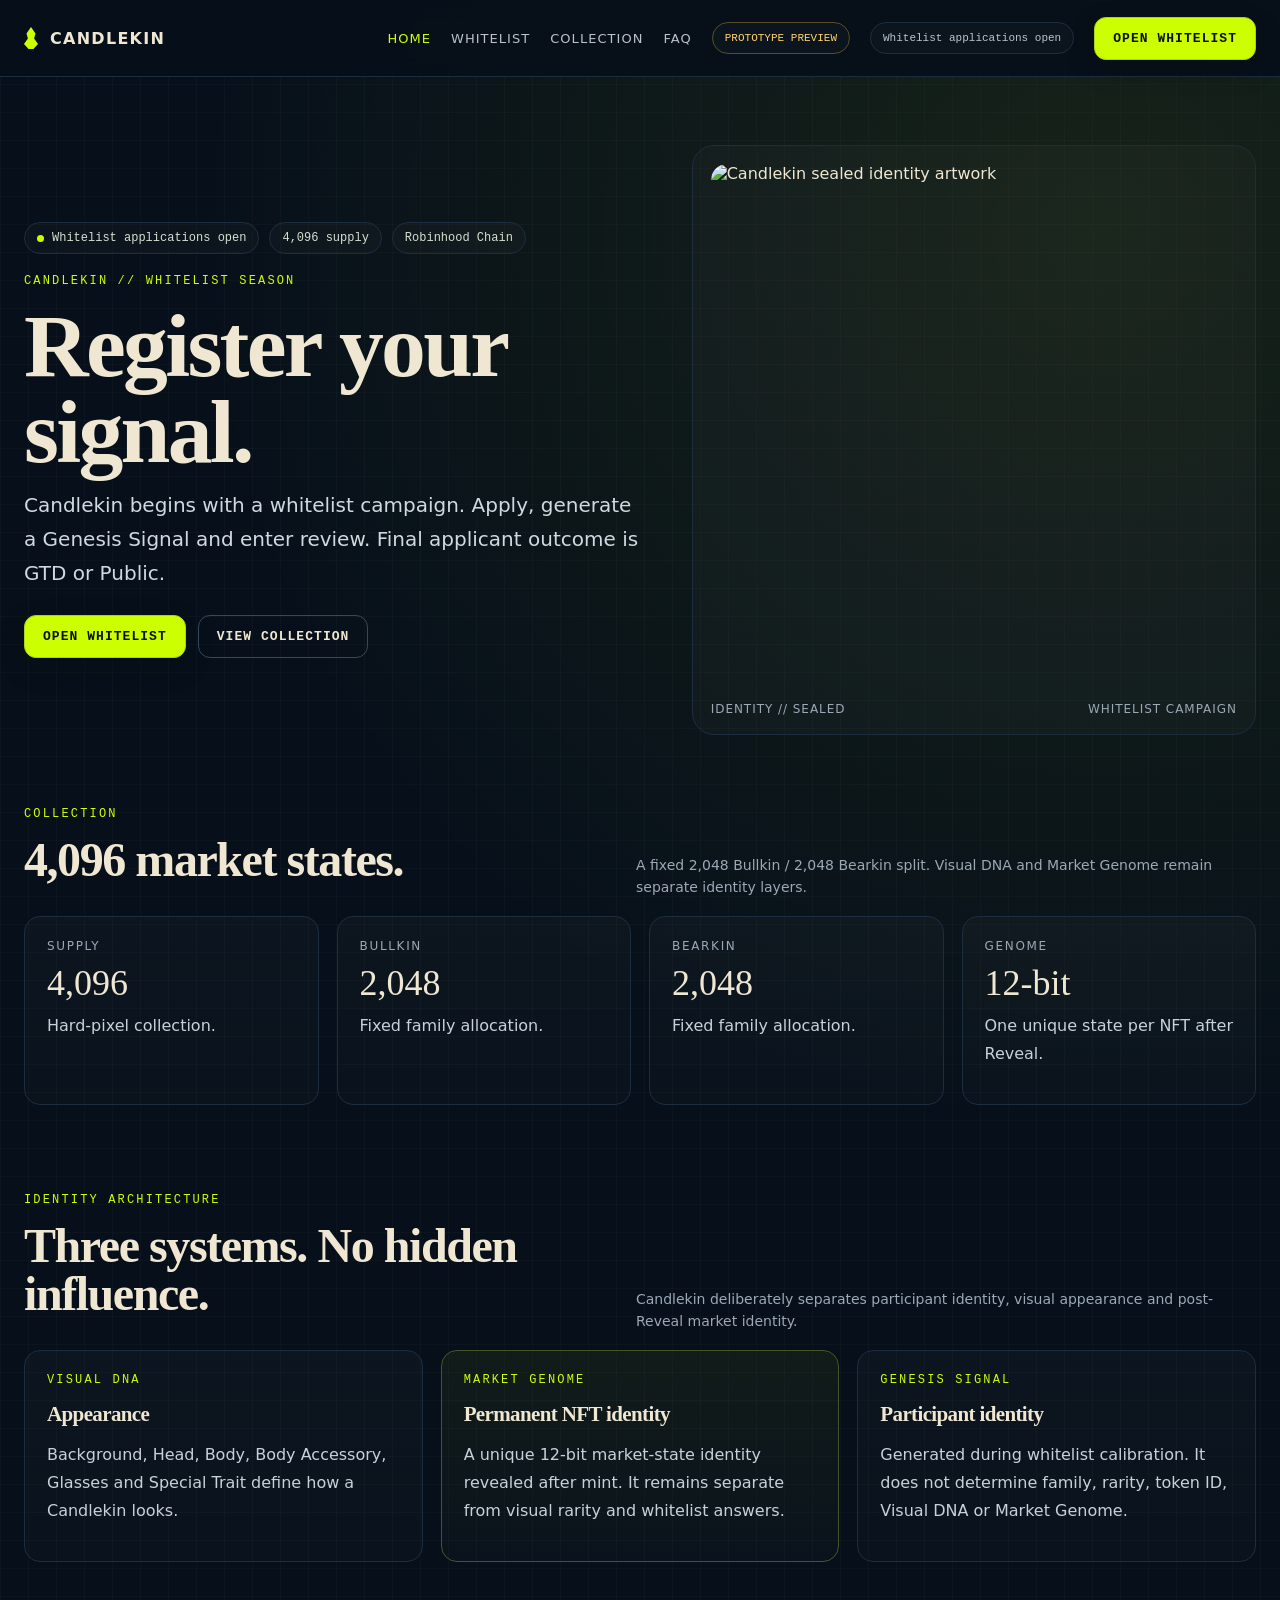
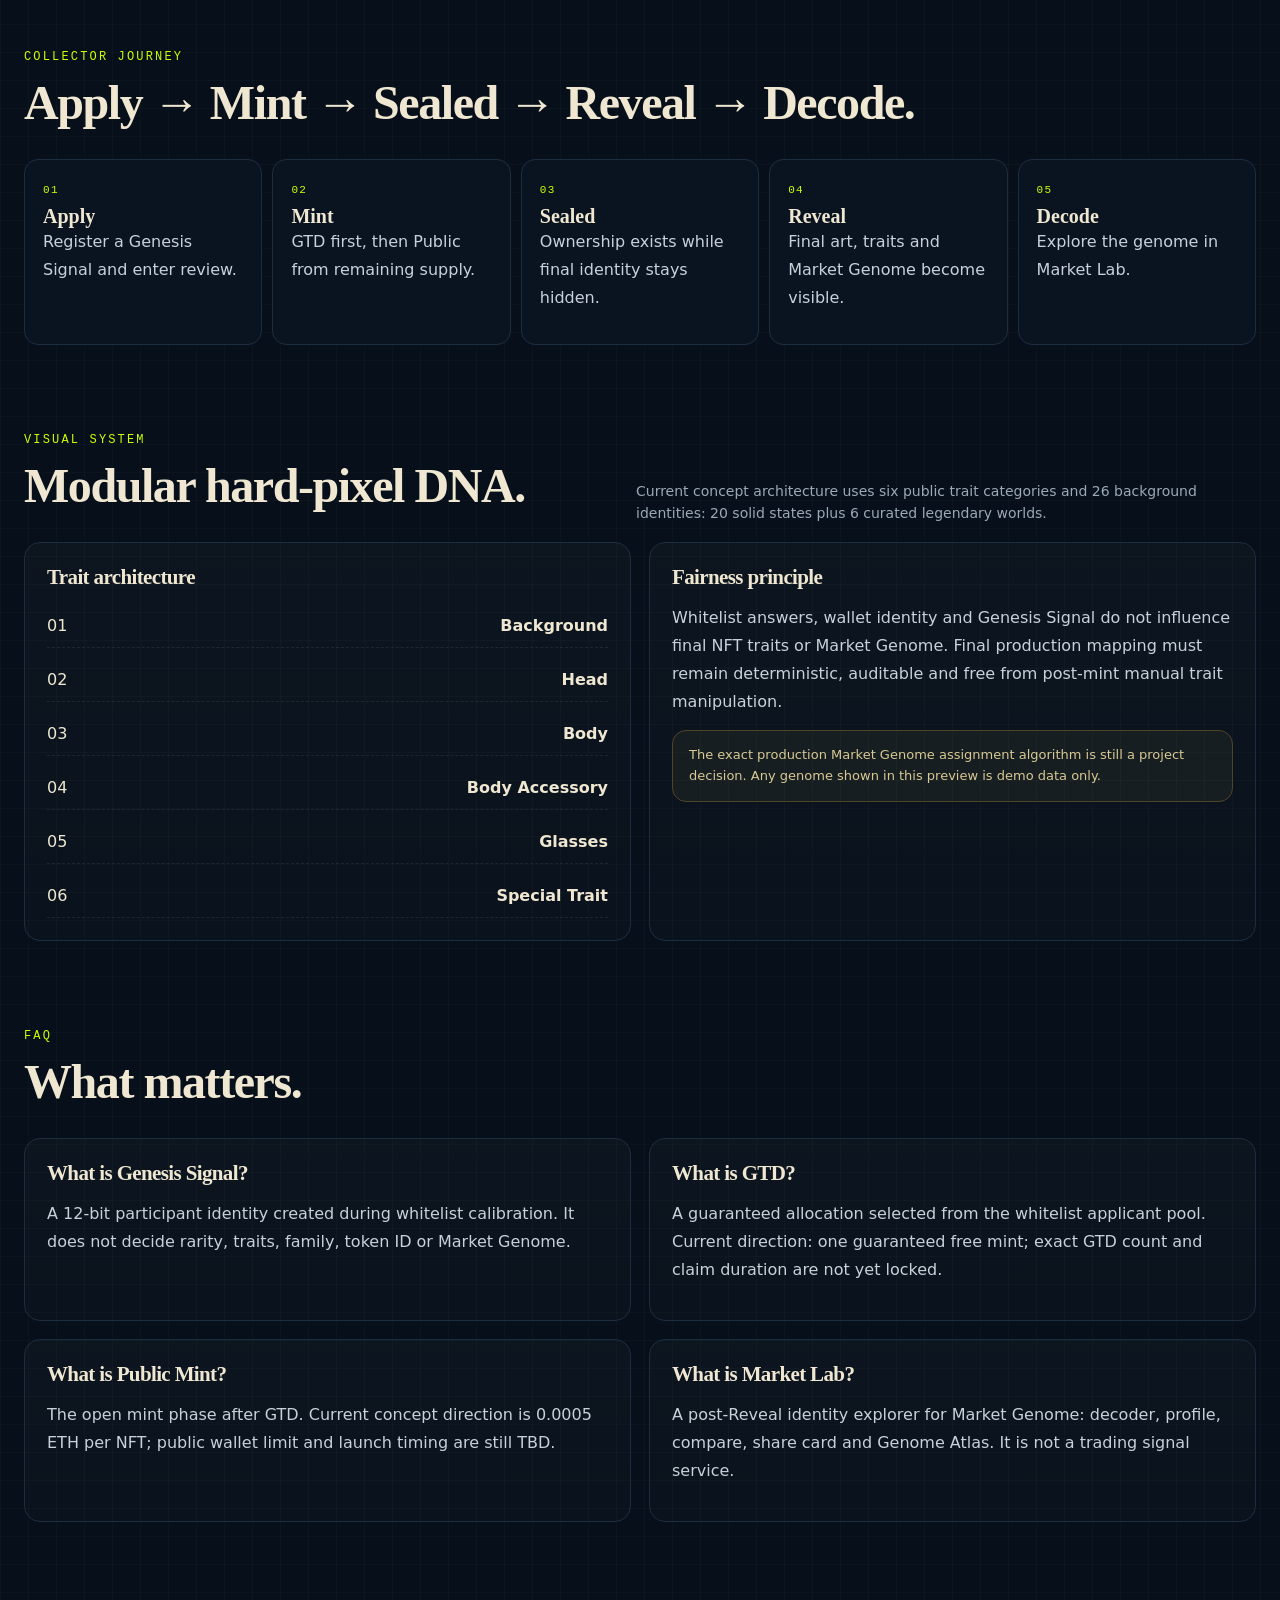
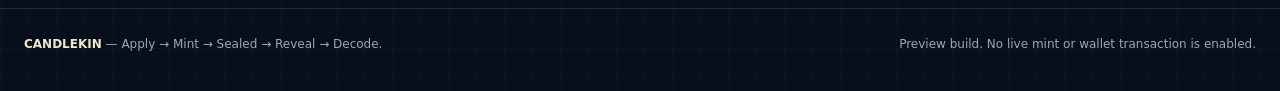
==== index.html @ 6e1eeb75 "feat: harden lifecycle prototype into production preview" ====
<!doctype html>
<html lang="en">
<head>
  <meta charset="utf-8" />
  <meta name="viewport" content="width=device-width,initial-scale=1" />
  <meta name="robots" content="noindex,nofollow" />
  <meta name="theme-color" content="#07101a" />
  <meta name="description" content="Candlekin production preview — 4,096 hard-pixel market-state characters on Robinhood Chain." />
  <meta property="og:title" content="Candlekin — Production Preview" />
  <meta property="og:description" content="Apply → Mint → Sealed → Reveal → Decode." />
  <meta property="og:image" content="https://res.cloudinary.com/lqk65ybn/image/upload/v1788090258/ChatGPT_Image_Aug_24_2026_11_44_38_AM.png" />
  <title>Candlekin — Production Preview</title>
  <style>
    :root{
      --bg:#07101a;--bg2:#0b1521;--panel:#0d1826;--line:#1d2d40;
      --text:#efe7d1;--muted:#9ba8b6;--lime:#ccff00;--lime2:#b6e91b;
      --good:#8dff7c;--warn:#ffd36b;--bad:#ff7c7c;
      --radius:16px;--wrap:min(1380px,calc(100% - 48px));--shadow:0 10px 28px rgba(0,0,0,.18);
    }
    *{box-sizing:border-box}html{scroll-behavior:smooth}body{margin:0;color:var(--text);font-family:Inter,ui-sans-serif,system-ui,-apple-system,Segoe UI,Roboto,Helvetica,Arial,sans-serif;background:linear-gradient(180deg,rgba(255,255,255,.018) 1px,transparent 1px),linear-gradient(90deg,rgba(255,255,255,.018) 1px,transparent 1px),radial-gradient(circle at 86% 7%,rgba(204,255,0,.08),transparent 28%),#07101a;background-size:28px 28px,28px 28px,auto,auto;overflow-x:hidden}
    button,input,textarea,select{font:inherit}button:focus-visible,input:focus-visible,textarea:focus-visible,select:focus-visible{outline:2px solid var(--lime);outline-offset:3px}
    h1,h2,h3{font-family:Georgia,"Times New Roman",serif;letter-spacing:-.03em;margin:0 0 14px}h1{font-size:clamp(50px,7vw,94px);line-height:.95}h2{font-size:clamp(30px,4vw,48px);line-height:1}h3{font-size:21px}p{margin:0 0 14px;color:#c8d1da;line-height:1.75}
    .mono,.btn,.chip,.eyebrow,.status-pill,.preview-pill,input,textarea,select,table{font-family:ui-monospace,SFMono-Regular,Menlo,Consolas,monospace}.wrap{width:var(--wrap);margin:0 auto}.muted{color:var(--muted)}.hidden{display:none!important}.eyebrow{font-size:12px;letter-spacing:.18em;text-transform:uppercase;color:var(--lime);margin-bottom:15px}.lead{font-size:20px;line-height:1.72;max-width:760px;color:#d0d8e0}
    .header{position:sticky;top:0;z-index:50;background:rgba(7,16,26,.91);backdrop-filter:blur(12px);border-bottom:1px solid var(--line)}.header-inner{width:var(--wrap);margin:0 auto;min-height:76px;display:flex;align-items:center;gap:20px}.brand{display:flex;align-items:center;gap:12px;font-weight:800;letter-spacing:.08em;white-space:nowrap}.flame{width:14px;height:22px;background:var(--lime);clip-path:polygon(50% 0,82% 30%,72% 52%,100% 77%,67% 100%,33% 100%,0 77%,28% 52%,18% 30%)}
    .nav{margin-left:auto;display:flex;align-items:center;gap:20px;flex-wrap:wrap}.nav button{background:none;border:0;color:#b8c3ce;padding:8px 0;cursor:pointer;font-size:13px;letter-spacing:.08em;text-transform:uppercase}.nav button:hover,.nav button.active{color:var(--lime)}.status-pill,.preview-pill{border:1px solid var(--line);background:rgba(255,255,255,.02);border-radius:999px;padding:9px 12px;font-size:11px;color:#bac5d0;white-space:nowrap}.preview-pill{color:var(--warn);border-color:#594d27}
    .btn{appearance:none;border:1px solid #afd021;background:var(--lime);color:#091117;border-radius:12px;padding:13px 18px;font-size:13px;letter-spacing:.08em;text-transform:uppercase;font-weight:700;cursor:pointer;box-shadow:var(--shadow)}.btn.secondary{background:transparent;color:var(--text);border-color:#33495f;box-shadow:none}.btn.ghost{background:transparent;color:var(--lime);border-color:#3e5548;box-shadow:none}.btn.small{padding:9px 12px;font-size:12px}.btn:disabled{opacity:.42;cursor:not-allowed}.btn.inline{box-shadow:none}
    section{padding:30px 0 58px}.hero{padding:68px 0 42px}.hero-grid{display:grid;grid-template-columns:1.05fr .95fr;gap:44px;align-items:center}.chips{display:flex;gap:10px;flex-wrap:wrap;margin-bottom:20px}.chip{display:inline-flex;align-items:center;gap:8px;border:1px solid var(--line);background:rgba(255,255,255,.02);border-radius:999px;padding:8px 12px;font-size:12px;color:#d7dfd1}.dot{width:7px;height:7px;background:var(--lime);border-radius:999px}.actions{display:flex;gap:12px;flex-wrap:wrap;margin-top:24px}
    .art-box,.hero-art{background:rgba(255,255,255,.02);border:1px solid var(--line);border-radius:22px;padding:18px}.hero-art img,.art-box img{display:block;width:100%;aspect-ratio:1/1;object-fit:cover;border-radius:16px}.caption{display:flex;justify-content:space-between;gap:12px;margin-top:12px;color:var(--muted);font-size:12px;letter-spacing:.08em;text-transform:uppercase}
    .section-head{display:flex;justify-content:space-between;align-items:flex-end;gap:18px;margin-bottom:18px}.subtle{max-width:620px;color:var(--muted);font-size:14px;line-height:1.6}.grid-4{display:grid;grid-template-columns:repeat(4,1fr);gap:18px}.grid-3{display:grid;grid-template-columns:repeat(3,1fr);gap:18px}.grid-2{display:grid;grid-template-columns:repeat(2,1fr);gap:18px}.status-grid{display:grid;grid-template-columns:1.08fr .92fr;gap:18px}.mint-grid{display:grid;grid-template-columns:1.08fr .92fr;gap:18px}.card{background:linear-gradient(180deg,rgba(255,255,255,.025),rgba(255,255,255,.01));border:1px solid var(--line);border-radius:var(--radius);padding:22px;min-width:0}.card.highlight{border-color:#425729;background:linear-gradient(180deg,rgba(204,255,0,.05),rgba(255,255,255,.01))}.stat .label{font-size:12px;letter-spacing:.14em;text-transform:uppercase;color:var(--muted);margin-bottom:9px}.stat .value{font-family:Georgia,"Times New Roman",serif;font-size:36px;margin-bottom:8px}.journey{display:grid;grid-template-columns:repeat(5,1fr);gap:10px}.journey-step{padding:18px;border:1px solid var(--line);border-radius:14px;background:#0a1420}.journey-step strong{display:block;margin-top:8px;font-family:Georgia,"Times New Roman",serif;font-size:20px}.journey-step span{color:var(--lime);font:11px ui-monospace,SFMono-Regular,Menlo,Consolas,monospace;letter-spacing:.12em}
    label{display:block;color:#9fb0c0;font-size:12px;letter-spacing:.12em;text-transform:uppercase;margin:0 0 8px}.form-grid{display:grid;grid-template-columns:repeat(2,1fr);gap:16px}input,textarea,select{width:100%;background:var(--bg2);color:var(--text);border:1px solid #2c4157;border-radius:12px;padding:14px;font-size:14px}textarea{min-height:120px;resize:vertical}.question{margin-top:20px}.options{display:grid;grid-template-columns:repeat(2,1fr);gap:12px;margin-top:10px}.option{background:var(--bg2);border:1px solid #2c4157;border-radius:12px;padding:14px;color:#d9e1e8;text-align:left;cursor:pointer}.option.active{border-color:#8dac24;background:rgba(204,255,0,.08)}.bitline{font-size:27px;letter-spacing:.34em;color:var(--lime2);overflow-wrap:anywhere}.share-card{background:linear-gradient(135deg,#0b1521,#101d2b 62%,rgba(204,255,0,.07));border:1px solid var(--line);border-radius:18px;padding:24px}.share-card .big{font-family:Georgia,"Times New Roman",serif;font-size:42px;line-height:1.05;margin:12px 0}.tiny{font-size:12px;letter-spacing:.13em;text-transform:uppercase;color:var(--muted)}.notice{border:1px solid #4f4427;background:rgba(255,211,107,.05);color:#d8c995;border-radius:14px;padding:14px 16px;font-size:13px;line-height:1.6}.success{border-color:#3d603a;background:rgba(141,255,124,.05);color:#c8e8c4}
    .result-badge{display:inline-flex;border:1px solid var(--line);border-radius:999px;padding:8px 12px;font-size:12px;letter-spacing:.11em;text-transform:uppercase}.result-badge.gtd{color:var(--lime);border-color:#4b5d21}.result-badge.public{color:#e1e6ec}.result-badge.none{color:var(--warn);border-color:#594d27}.checker-result{display:none;margin-top:18px}.checker-result.active{display:block}.list{display:grid;gap:10px}.list-row{display:flex;justify-content:space-between;gap:12px;padding:12px 0;border-bottom:1px dashed rgba(255,255,255,.08)}
    .matrix-shell{padding:14px;border:1px solid #25384d;border-radius:14px;background:#0a1420;overflow:hidden}.matrix{display:grid;grid-template-columns:repeat(64,1fr);gap:1px}.cell{aspect-ratio:1/1;background:#122236;border-radius:1px}.cell.lit{background:var(--lime)}.cell.mine{background:#efe7d1}.supply-meter{height:12px;border:1px solid #273a4f;background:#0a1420;border-radius:999px;overflow:hidden}.supply-meter span{display:block;height:100%;background:var(--lime)}
    .qty{display:flex;align-items:center;gap:12px}.qty button{width:42px;height:42px;border-radius:12px;border:1px solid #33495f;background:#0a1420;color:var(--text);font-size:20px;cursor:pointer}.qty-value{min-width:46px;text-align:center;font:24px Georgia,"Times New Roman",serif}.mint-side{display:grid;gap:18px;align-content:start}.mint-note{font-size:13px;color:var(--muted);line-height:1.7}.nft-grid{display:grid;grid-template-columns:repeat(3,1fr);gap:18px}.nft-card img{display:block;width:100%;aspect-ratio:1/1;object-fit:cover;border-radius:13px;margin-bottom:16px}.nft-card .token{font-family:Georgia,"Times New Roman",serif;font-size:25px}.pill{display:inline-flex;border:1px solid var(--line);border-radius:999px;padding:7px 10px;font-size:11px;text-transform:uppercase;letter-spacing:.1em;color:#bbc7d1}
    .genome-grid{display:grid;grid-template-columns:repeat(3,1fr);gap:18px}.meter{height:10px;border:1px solid #293d52;border-radius:999px;background:#09131e;overflow:hidden;margin-top:12px}.meter span{display:block;height:100%;background:var(--lime)}.profile-word{font-family:Georgia,"Times New Roman",serif;font-size:30px}.compare-grid{display:grid;grid-template-columns:1fr auto 1fr;gap:18px;align-items:center}.vs{font:28px Georgia,"Times New Roman",serif;color:var(--lime)}
    .table-wrap{overflow:auto;border:1px solid var(--line);border-radius:16px}table{width:100%;border-collapse:collapse;font-size:13px}th,td{padding:14px 12px;border-bottom:1px solid rgba(255,255,255,.05);text-align:left}th{background:#0a1420;color:#a6b5c3}.toolbar{display:flex;gap:12px;align-items:center;flex-wrap:wrap;margin-bottom:18px}.kpi{display:grid;grid-template-columns:repeat(5,1fr);gap:14px;margin:18px 0}.kpi .n{font:34px Georgia,"Times New Roman",serif}.good{color:var(--good)}.warn{color:var(--warn)}.bad{color:var(--bad)}
    .phasebox{position:fixed;right:14px;bottom:14px;z-index:80;width:330px;background:#09141f;border:1px solid var(--line);border-radius:16px;box-shadow:var(--shadow)}.phasehead{display:flex;justify-content:space-between;align-items:center;padding:12px 14px;border-bottom:1px solid rgba(255,255,255,.06);cursor:pointer}.phasebody{padding:14px}.phasehelp{font-size:12px;color:var(--muted);line-height:1.6;margin-top:10px}.internal-actions{display:flex;gap:8px;margin-top:12px}.footspace{height:28px}.footer{border-top:1px solid var(--line);padding:28px 0 40px}.footer-inner{display:flex;justify-content:space-between;gap:20px;align-items:center;color:var(--muted);font-size:12px}.footer strong{color:var(--text)}
    @media(max-width:1120px){.hero-grid,.status-grid,.mint-grid,.grid-4,.grid-3,.grid-2,.form-grid,.genome-grid{grid-template-columns:1fr 1fr}.nft-grid{grid-template-columns:repeat(2,1fr)}.kpi{grid-template-columns:repeat(3,1fr)}.journey{grid-template-columns:repeat(3,1fr)}.preview-pill{display:none}}
    @media(max-width:760px){:root{--wrap:min(100% - 28px,980px)}.header-inner{padding:12px 0;flex-wrap:wrap;gap:12px}.brand{margin-right:auto}.status-pill{order:2;max-width:52vw;overflow:hidden;text-overflow:ellipsis}.nav{order:3;width:100%;margin-left:0;gap:16px;overflow:auto;flex-wrap:nowrap;padding-bottom:3px}.nav button{white-space:nowrap}.header .btn{padding:10px 12px}.hero{padding-top:46px}.hero-grid,.status-grid,.mint-grid,.grid-4,.grid-3,.grid-2,.form-grid,.genome-grid,.nft-grid,.journey{grid-template-columns:1fr}.options{grid-template-columns:1fr}.kpi{grid-template-columns:1fr 1fr}.compare-grid{grid-template-columns:1fr}.vs{text-align:center}.matrix{grid-template-columns:repeat(32,1fr)}h1{font-size:52px}.lead{font-size:17px}.phasebox{width:min(92vw,330px)}.section-head{align-items:flex-start;flex-direction:column}.footer-inner{align-items:flex-start;flex-direction:column}.bitline{font-size:21px;letter-spacing:.22em}}
    @media(prefers-reduced-motion:reduce){html{scroll-behavior:auto}*{scroll-behavior:auto!important}}
  </style>
</head>
<body>
<header class="header"><div class="header-inner"><div class="brand"><span class="flame"></span><span>CANDLEKIN</span></div><nav class="nav" id="mainNav"></nav><span class="preview-pill">PROTOTYPE PREVIEW</span><div class="status-pill" id="topStatus"></div><button class="btn" id="headerCta" type="button"></button></div></header>
<main id="app"></main>
<footer class="footer"><div class="wrap footer-inner"><div><strong>CANDLEKIN</strong> — Apply → Mint → Sealed → Reveal → Decode.</div><div>Preview build. No live mint or wallet transaction is enabled.</div></div></footer>
<div class="phasebox hidden" id="phaseBox"><div class="phasehead" id="phaseToggle"><strong class="mono" style="font-size:12px;letter-spacing:.12em;text-transform:uppercase;color:var(--lime)">Lifecycle // internal</strong><span>▾</span></div><div class="phasebody" id="phaseBody"><select id="phaseSelect" aria-label="Internal lifecycle phase"><option value="WHITELIST_OPEN">WHITELIST_OPEN</option><option value="WHITELIST_CLOSED">WHITELIST_CLOSED</option><option value="CHECKER_OPEN">CHECKER_OPEN</option><option value="GTD_MINT">GTD_MINT</option><option value="PUBLIC_MINT">PUBLIC_MINT</option><option value="SOLD_OUT">SOLD_OUT</option><option value="REVEALED">REVEALED</option><option value="CURATION_ADMIN">CURATION_ADMIN</option></select><div class="phasehelp" id="phaseHelp"></div><div class="internal-actions"><button class="btn small secondary" type="button" id="publicViewBtn">Open public view</button></div></div></div>
<script>
const HERO_IMG='https://res.cloudinary.com/lqk65ybn/image/upload/v1788090258/ChatGPT_Image_Aug_24_2026_11_44_38_AM.png';
const params=new URLSearchParams(location.search);
const internalMode=params.get('internal')==='1'||['localhost','127.0.0.1'].includes(location.hostname);
const validPhases=['WHITELIST_OPEN','WHITELIST_CLOSED','CHECKER_OPEN','GTD_MINT','PUBLIC_MINT','SOLD_OUT','REVEALED','CURATION_ADMIN'];
const requestedPhase=params.get('phase');
const initialPhase=internalMode&&validPhases.includes(requestedPhase)?requestedPhase:'WHITELIST_OPEN';
const phases={
  WHITELIST_OPEN:{status:'Whitelist applications open',cta:'Open whitelist',help:'Public: Home + Whitelist + Collection + FAQ. Mint and Market Lab are hidden.'},
  WHITELIST_CLOSED:{status:'Whitelist review in progress',cta:'View status',help:'Applications are closed. Public waits for allocation checker.'},
  CHECKER_OPEN:{status:'Allocation checker open',cta:'Check allocation',help:'Checker is the primary public action. Unknown wallets return Not Found in preview.'},
  GTD_MINT:{status:'GTD mint live',cta:'Open mint',help:'GTD phase presentation only. Contract writes remain disabled in this preview.'},
  PUBLIC_MINT:{status:'Public mint live',cta:'Open mint',help:'Public mint presentation only. Current concept price is 0.0005 ETH; contract writes remain disabled.'},
  SOLD_OUT:{status:'Sold out // pre-reveal',cta:'View collection',help:'Mint is complete. Owned Candlekin remain sealed until reveal.'},
  REVEALED:{status:'Reveal live',cta:'Open Market Lab',help:'Final art, traits and Market Genome presentation becomes visible.'},
  CURATION_ADMIN:{status:'Internal curation preview',cta:'Admin',help:'Internal UI mock only. This route is never exposed from the public navigation.'}
};
const demoOwned={
  1842:{family:'Bearkin',bits:'1010 0110 1101'},
  2291:{family:'Bullkin',bits:'0011 1100 1001'},
  3807:{family:'Bearkin',bits:'1110 1001 0100'}
};
const state={
  phase:initialPhase,page:'home',answers:Array(6).fill(null),q:0,qty:1,walletConnected:false,owned:[1842,2291,3807],labId:1842,
  form:{x:'',wallet:'',sharedUrl:'',response:''},applicationSubmitted:false,copyStatus:'',
  applicants:[
    {id:'CK-01801',x:'@pixelmarc',wallet:'0xbbb...12df',signal:'0000 0000 0000',social:'PARTIAL',sybil:'MED',score:86,decision:''},
    {id:'CK-01802',x:'@chainlena',wallet:'0xccc...7ad1',signal:'0001 0011 1101',social:'VERIFIED',sybil:'LOW',score:72,decision:''},
    {id:'CK-01803',x:'@bulltape',wallet:'0xddd...8be1',signal:'0010 0111 1010',social:'VERIFIED',sybil:'LOW',score:91,decision:'GTD'},
    {id:'CK-01804',x:'@0xsignal',wallet:'0xeee...e011',signal:'0011 1011 0111',social:'VERIFIED',sybil:'HIGH',score:41,decision:'PUBLIC'},
    {id:'CK-01805',x:'@candleframe',wallet:'0xfff...aac1',signal:'0100 0110 1001',social:'VERIFIED',sybil:'LOW',score:77,decision:''}
  ]
};
const qs=[
 ['When the market accelerates, what do you trust first?',['Momentum','Structure','Volume','Confirmation']],
 ['A signal appears before the crowd reacts. What is your instinct?',['Observe','Enter Early','Wait For Confirmation','Ignore The Noise']],
 ['Which market state feels most natural to read?',['Trending','Volatile','Compressed','Reversing']],
 ['When two signals conflict, what matters most?',['Patience','Conviction','Risk Control','Adaptability']],
 ['Which type of move catches your attention first?',['Breakout','Reversal','Acceleration','Range Expansion']],
 ['What defines a strong market signal to you?',['Timing','Clarity','Persistence','Alignment']]
];
const checkerDB={
 '0x1111111111111111111111111111111111111111':'GTD',
 '0x2222222222222222222222222222222222222222':'PUBLIC',
 '0x3333333333333333333333333333333333333333':'GTD'
};
function safeSignal(){return state.answers.map(a=>a===null?'00':['00','01','10','11'][a]).join(' ')}
function parseGenome(bits){const clean=bits.replace(/ /g,''),m=parseInt(clean.slice(0,4),2),v=parseInt(clean.slice(4,8),2),c=parseInt(clean.slice(8),2);return{bits,m,v,c,mp:Math.round(m/15*100),vp:Math.round(v/15*100),cp:Math.round(c/15*100)}}
function demoGenomeFor(id){if(demoOwned[id])return parseGenome(demoOwned[id].bits);const n=((id*1493)+827)%4096;return parseGenome(n.toString(2).padStart(12,'0').replace(/(.{4})(.{4})(.{4})/,'$1 $2 $3'))}
function band(type,n){if(type==='m')return['DORMANT','BUILDING','ACTIVE','SURGING'][Math.min(3,Math.floor(n/4))];if(type==='v')return['STABLE','RESPONSIVE','VOLATILE','EXTREME'][Math.min(3,Math.floor(n/4))];return['FLEXIBLE','MEASURED','FIRM','ABSOLUTE'][Math.min(3,Math.floor(n/4))]}
function availablePages(){
  if(state.phase==='CURATION_ADMIN')return internalMode?['admin']:['home'];
  if(state.phase==='WHITELIST_OPEN'||state.phase==='WHITELIST_CLOSED')return['home','whitelist','collection','faq'];
  if(state.phase==='CHECKER_OPEN')return['home','collection','faq'];
  if(state.phase==='GTD_MINT'||state.phase==='PUBLIC_MINT')return['home','mint','collection','faq'];
  if(state.phase==='SOLD_OUT')return['home','collection','faq'];
  if(state.phase==='REVEALED')return['home','collection','marketlab','faq'];
  return['home'];
}
function renderNav(){const labels={home:'Home',whitelist:'Whitelist',mint:'Mint',collection:'Collection',marketlab:'Market Lab',faq:'FAQ',admin:'Admin'};document.getElementById('mainNav').innerHTML=availablePages().map(p=>`<button type="button" class="${state.page===p?'active':''}" onclick="setPage('${p}')">${labels[p]}</button>`).join('')}
function heroArt(caption2){return `<div class="art-box"><img src="${HERO_IMG}" alt="Candlekin sealed identity artwork"><div class="caption"><span>Identity // sealed</span><span>${caption2}</span></div></div>`}
function collectionOverview(){return `<section><div class="wrap"><div class="section-head"><div><div class="eyebrow">Collection</div><h2>4,096 market states.</h2></div><div class="subtle">A fixed 2,048 Bullkin / 2,048 Bearkin split. Visual DNA and Market Genome remain separate identity layers.</div></div><div class="grid-4"><div class="card stat"><div class="label">Supply</div><div class="value">4,096</div><p>Hard-pixel collection.</p></div><div class="card stat"><div class="label">Bullkin</div><div class="value">2,048</div><p>Fixed family allocation.</p></div><div class="card stat"><div class="label">Bearkin</div><div class="value">2,048</div><p>Fixed family allocation.</p></div><div class="card stat"><div class="label">Genome</div><div class="value">12-bit</div><p>One unique state per NFT after Reveal.</p></div></div></div></section>`}
function identitySection(){return `<section><div class="wrap"><div class="section-head"><div><div class="eyebrow">Identity architecture</div><h2>Three systems. No hidden influence.</h2></div><div class="subtle">Candlekin deliberately separates participant identity, visual appearance and post-Reveal market identity.</div></div><div class="grid-3"><div class="card"><div class="eyebrow">Visual DNA</div><h3>Appearance</h3><p>Background, Head, Body, Body Accessory, Glasses and Special Trait define how a Candlekin looks.</p></div><div class="card highlight"><div class="eyebrow">Market Genome</div><h3>Permanent NFT identity</h3><p>A unique 12-bit market-state identity revealed after mint. It remains separate from visual rarity and whitelist answers.</p></div><div class="card"><div class="eyebrow">Genesis Signal</div><h3>Participant identity</h3><p>Generated during whitelist calibration. It does not determine family, rarity, token ID, Visual DNA or Market Genome.</p></div></div></div></section>`}
function journeySection(){return `<section><div class="wrap"><div class="section-head"><div><div class="eyebrow">Collector journey</div><h2>Apply → Mint → Sealed → Reveal → Decode.</h2></div></div><div class="journey"><div class="journey-step"><span>01</span><strong>Apply</strong><p>Register a Genesis Signal and enter review.</p></div><div class="journey-step"><span>02</span><strong>Mint</strong><p>GTD first, then Public from remaining supply.</p></div><div class="journey-step"><span>03</span><strong>Sealed</strong><p>Ownership exists while final identity stays hidden.</p></div><div class="journey-step"><span>04</span><strong>Reveal</strong><p>Final art, traits and Market Genome become visible.</p></div><div class="journey-step"><span>05</span><strong>Decode</strong><p>Explore the genome in Market Lab.</p></div></div></div></section>`}
function artSection(){return `<section><div class="wrap"><div class="section-head"><div><div class="eyebrow">Visual system</div><h2>Modular hard-pixel DNA.</h2></div><div class="subtle">Current concept architecture uses six public trait categories and 26 background identities: 20 solid states plus 6 curated legendary worlds.</div></div><div class="grid-2"><div class="card"><h3>Trait architecture</h3><div class="list"><div class="list-row"><span>01</span><strong>Background</strong></div><div class="list-row"><span>02</span><strong>Head</strong></div><div class="list-row"><span>03</span><strong>Body</strong></div><div class="list-row"><span>04</span><strong>Body Accessory</strong></div><div class="list-row"><span>05</span><strong>Glasses</strong></div><div class="list-row"><span>06</span><strong>Special Trait</strong></div></div></div><div class="card"><h3>Fairness principle</h3><p>Whitelist answers, wallet identity and Genesis Signal do not influence final NFT traits or Market Genome. Final production mapping must remain deterministic, auditable and free from post-mint manual trait manipulation.</p><div class="notice">The exact production Market Genome assignment algorithm is still a project decision. Any genome shown in this preview is demo data only.</div></div></div></div></section>`}
function faq(){return `<section><div class="wrap"><div class="section-head"><div><div class="eyebrow">FAQ</div><h2>What matters.</h2></div></div><div class="grid-2"><div class="card"><h3>What is Genesis Signal?</h3><p>A 12-bit participant identity created during whitelist calibration. It does not decide rarity, traits, family, token ID or Market Genome.</p></div><div class="card"><h3>What is GTD?</h3><p>A guaranteed allocation selected from the whitelist applicant pool. Current direction: one guaranteed free mint; exact GTD count and claim duration are not yet locked.</p></div><div class="card"><h3>What is Public Mint?</h3><p>The open mint phase after GTD. Current concept direction is 0.0005 ETH per NFT; public wallet limit and launch timing are still TBD.</p></div><div class="card"><h3>What is Market Lab?</h3><p>A post-Reveal identity explorer for Market Genome: decoder, profile, compare, share card and Genome Atlas. It is not a trading signal service.</p></div></div></div></section>`}
function home(){
  if(state.phase==='WHITELIST_OPEN')return `<section class="hero"><div class="wrap hero-grid"><div><div class="chips"><span class="chip"><span class="dot"></span>Whitelist applications open</span><span class="chip">4,096 supply</span><span class="chip">Robinhood Chain</span></div><div class="eyebrow">Candlekin // whitelist season</div><h1>Register your signal.</h1><p class="lead">Candlekin begins with a whitelist campaign. Apply, generate a Genesis Signal and enter review. Final applicant outcome is GTD or Public.</p><div class="actions"><button class="btn" type="button" onclick="setPage('whitelist')">Open whitelist</button><button class="btn secondary" type="button" onclick="setPage('collection')">View collection</button></div></div>${heroArt('Whitelist campaign')}</div></section>${collectionOverview()}${identitySection()}${journeySection()}${artSection()}${faq()}`;
  if(state.phase==='WHITELIST_CLOSED')return `<section class="hero"><div class="wrap hero-grid"><div><div class="chips"><span class="chip">Whitelist closed</span><span class="chip">Review in progress</span></div><div class="eyebrow">Candlekin // curation</div><h1>Applications are under review.</h1><p class="lead">The applicant pool is locked. Candlekin is preparing final GTD and Public outcomes before the checker opens.</p><div class="actions"><button class="btn secondary" type="button" onclick="setPage('whitelist')">View status</button><button class="btn ghost" type="button" onclick="setPage('collection')">View collection</button></div></div>${heroArt('Applications locked')}</div></section>${collectionOverview()}${identitySection()}${journeySection()}${faq()}`;
  if(state.phase==='CHECKER_OPEN')return checkerHome();
  if(state.phase==='GTD_MINT')return mintEraHome('GTD mint is live.','Guaranteed free mint presentation is active for eligible wallets. Public mint has not started yet.');
  if(state.phase==='PUBLIC_MINT')return mintEraHome('Public mint is live.','GTD has ended. Remaining Candlekin are presented at the current concept price of 0.0005 ETH.');
  if(state.phase==='SOLD_OUT')return `<section class="hero"><div class="wrap hero-grid"><div><div class="chips"><span class="chip">Sold out</span><span class="chip">Pre-reveal</span></div><div class="eyebrow">Candlekin // sealed</div><h1>4,096 / 4,096.</h1><p class="lead">Minting is complete. Every Candlekin remains sealed until Reveal. Holders can already view ownership inside Collection.</p><div class="actions"><button class="btn" type="button" onclick="setPage('collection')">Open My Candlekin</button></div></div>${heroArt('Sold out // pre-reveal')}</div></section>${collectionOverview()}${journeySection()}${faq()}`;
  if(state.phase==='REVEALED')return `<section class="hero"><div class="wrap hero-grid"><div><div class="chips"><span class="chip"><span class="dot"></span>Reveal live</span><span class="chip">Market Lab online</span></div><div class="eyebrow">Candlekin // revealed</div><h1>Every state is now visible.</h1><p class="lead">Final artwork, visual traits and Market Genome are now presented. Market Lab decodes the 12-bit identity behind each Candlekin.</p><div class="actions"><button class="btn" type="button" onclick="setPage('marketlab')">Open Market Lab</button><button class="btn secondary" type="button" onclick="setPage('collection')">My Candlekin</button></div></div>${heroArt('Reveal complete')}</div></section>${collectionOverview()}${identitySection()}${journeySection()}${faq()}`;
  return adminPage();
}
function whitelistPage(){
  if(state.phase==='WHITELIST_CLOSED')return `<section class="hero"><div class="wrap hero-grid"><div><div class="chips"><span class="chip">Whitelist closed</span><span class="chip">Under review</span></div><div class="eyebrow">Candlekin // whitelist</div><h1>Applications are closed.</h1><p class="lead">Submissions are being reviewed. The next public step is the allocation checker.</p><div class="actions"><button class="btn secondary" type="button" onclick="setPage('home')">Back home</button></div></div>${heroArt('Whitelist closed')}</div></section><section><div class="wrap grid-3"><div class="card"><h3>Submitted</h3><p>Your whitelist application stays in the applicant pool.</p></div><div class="card"><h3>Reviewed</h3><p>Internal curation ends with one of two outcomes: GTD or Public.</p></div><div class="card"><h3>Checker</h3><p>Final result becomes visible once the checker phase opens.</p></div></div></section>`;
  const q=qs[Math.min(state.q,5)],allAnswered=state.answers.every(a=>a!==null),showShare=state.q>=6&&allAnswered;
  return `<section class="hero"><div class="wrap hero-grid"><div><div class="chips"><span class="chip"><span class="dot"></span>Whitelist applications open</span><span class="chip">Genesis calibration</span></div><div class="eyebrow">Candlekin // whitelist</div><h1>Register your signal.</h1><p class="lead">Complete six calibration questions, generate your Genesis Signal, share it, then submit the application for review.</p></div>${heroArt('Whitelist application')}</div></section><section id="apply"><div class="wrap"><div class="section-head"><div><div class="eyebrow">Application</div><h2>Whitelist entry.</h2></div><div class="subtle">Preview only. No submission leaves this browser. Production storage/curation integration will be wired later.</div></div><div class="status-grid"><div class="card"><div class="form-grid"><div><label for="xUser">X username</label><input id="xUser" value="${escapeHtml(state.form.x)}" oninput="updateField('x',this.value)" placeholder="@username"></div><div><label for="wallet">EVM wallet</label><input id="wallet" value="${escapeHtml(state.form.wallet)}" oninput="updateField('wallet',this.value)" placeholder="0x..."></div></div><div class="question"><label>Calibration question ${Math.min(state.q+1,6)} / 6</label><h3>${q[0]}</h3><div class="options">${q[1].map((o,i)=>`<button type="button" class="option ${state.answers[state.q]===i?'active':''}" onclick="pickAnswer(${state.q},${i})">${o}</button>`).join('')}</div></div><div class="actions"><button class="btn secondary" type="button" ${state.q===0?'disabled':''} onclick="prevQ()">Previous</button>${state.q<5?`<button class="btn" type="button" ${state.answers[state.q]===null?'disabled':''} onclick="nextQ()">Next</button>`:`<button class="btn" type="button" ${state.answers[5]===null?'disabled':''} onclick="showShareCard()">Generate share card</button>`}</div></div><div class="card"><div class="eyebrow">Genesis Signal</div><div class="bitline">${safeSignal()}</div><p style="margin-top:18px">Participant identity only. It does not affect NFT family, visual traits, rarity, mint result or Market Genome.</p>${showShare?`<div class="share-card" style="margin-top:18px"><div class="tiny">Candlekin</div><div class="big">Signal registered.</div><div class="tiny">Genesis Signal</div><div class="bitline" style="font-size:22px">${safeSignal()}</div><p style="margin-top:16px">My Candlekin signal is registered.<br>${safeSignal()}<br>@Candlekin</p></div><div style="height:18px"></div><label for="sharedUrl">Shared post URL</label><input id="sharedUrl" value="${escapeHtml(state.form.sharedUrl)}" oninput="updateField('sharedUrl',this.value)" placeholder="https://x.com/..."><div style="height:16px"></div><label for="response">What makes Candlekin worth holding after Reveal?</label><textarea id="response" oninput="updateField('response',this.value)" placeholder="Write your answer...">${escapeHtml(state.form.response)}</textarea><div class="actions"><button class="btn ghost" type="button" onclick="copyShareText()">${state.copyStatus||'Copy share text'}</button><button class="btn" type="button" onclick="submitPreviewApplication()">Submit preview</button></div>${state.applicationSubmitted?`<div class="notice success" style="margin-top:16px">Preview submission validated locally. Nothing was sent to a backend.</div>`:''}`:''}</div></div></div></section>`;
}
function signalMatrix(){let cells='';for(let i=0;i<4096;i++){cells+=`<div class="cell ${(i%127===0||i%193===0)&&i<1800?'lit':''}"></div>`}return `<div class="card"><div class="eyebrow">Supply matrix</div><h3 style="font-size:29px">4,096 token slots</h3><p>A complete 64 × 64 visualization of the fixed supply. Production state should come from cached/indexed contract data rather than thousands of individual token reads.</p><div class="matrix-shell"><div class="matrix" aria-hidden="true">${cells}</div></div></div>`}
function checkerHome(){return `<section class="hero"><div class="wrap hero-grid"><div><div class="chips"><span class="chip"><span class="dot"></span>Checker open</span><span class="chip">GTD / Public</span></div><div class="eyebrow">Candlekin // allocation</div><h1>Check your allocation.</h1><p class="lead">Whitelist curation is complete. Enter a wallet to preview the final-result experience.</p><div class="actions"><button class="btn" type="button" onclick="document.getElementById('checker')?.scrollIntoView({behavior:'smooth'})">Open checker</button></div></div>${heroArt('Checker phase')}</div></section><section id="checker"><div class="wrap status-grid"><div class="card"><div class="eyebrow">Allocation checker</div><h2>Wallet status.</h2><div class="notice">Preview examples: <span class="mono">0x1111...1111</span> = GTD, <span class="mono">0x2222...2222</span> = Public. Unknown wallets return Not Found instead of being silently treated as Public.</div><div style="height:18px"></div><label for="checkerInput">Wallet address</label><input id="checkerInput" placeholder="0x1111111111111111111111111111111111111111"><div class="actions"><button class="btn" type="button" onclick="runChecker()">Check status</button></div><div id="checkerResult" class="checker-result"></div></div>${signalMatrix()}</div></section>${collectionOverview()}${faq()}`}
function mintEraHome(title,desc){return `<section class="hero"><div class="wrap hero-grid"><div><div class="chips"><span class="chip"><span class="dot"></span>${state.phase==='GTD_MINT'?'GTD mint live':'Public mint live'}</span><span class="chip">Preview state</span></div><div class="eyebrow">Candlekin // mint era</div><h1>${title}</h1><p class="lead">${desc}</p><div class="actions"><button class="btn" type="button" onclick="setPage('mint')">Open mint</button><button class="btn secondary" type="button" onclick="setPage('collection')">My Candlekin</button></div></div>${heroArt(state.phase==='GTD_MINT'?'GTD mint':'Public mint')}</div></section>${collectionOverview()}${journeySection()}${faq()}`}
function mintPage(){
  if(state.phase!=='GTD_MINT'&&state.phase!=='PUBLIC_MINT')return home();const gtd=state.phase==='GTD_MINT',progress=gtd?9:46;
  return `<section class="hero"><div class="wrap"><div class="chips"><span class="chip"><span class="dot"></span>${gtd?'GTD mint live':'Public mint live'}</span><span class="chip">Transaction disabled in preview</span></div><div class="eyebrow">Candlekin // mint</div><h1>${gtd?'GTD free mint.':'Public mint.'}</h1><p class="lead">${gtd?'Eligible GTD wallets are intended to receive one guaranteed free allocation.':'Current concept direction is 0.0005 ETH per NFT; final public wallet limit is still TBD.'}</p></div></section><section><div class="wrap mint-grid"><div class="card"><div class="eyebrow">Mint module</div><h2>${gtd?'Guaranteed allocation':'Public mint preview'}</h2><div class="notice">This deployment is a UI preview. It will never request a wallet transaction until the reviewed contract, chain config and wallet layer are intentionally connected.</div><div style="height:18px"></div><div class="list"><div class="list-row"><span>Phase</span><strong>${gtd?'GTD':'PUBLIC'}</strong></div><div class="list-row"><span>Price</span><strong>${gtd?'0 ETH':'0.0005 ETH (current direction)'}</strong></div><div class="list-row"><span>Preview supply</span><strong>${gtd?'372 / 4,096':'1,884 / 4,096'}</strong></div><div class="list-row"><span>Allocation</span><strong>${gtd?'1 guaranteed':'FCFS / wallet limit TBD'}</strong></div></div>${gtd?'':`<div style="height:20px"></div><label>Quantity preview</label><div class="qty"><button type="button" onclick="changeQty(-1)">−</button><div class="qty-value">${state.qty}</div><button type="button" onclick="changeQty(1)">+</button></div>`}<div style="height:18px"></div><button class="btn" type="button" disabled>${gtd?'Mint GTD Candlekin':'Mint Candlekin'} — disabled</button></div><div class="mint-side"><div class="hero-art"><img src="${HERO_IMG}" alt="Candlekin pre-reveal artwork"><div class="caption"><span>Identity // sealed</span><span>Pre-reveal mint art</span></div></div><div class="card"><div class="eyebrow">Supply progress</div><h3>${progress}% preview minted</h3><div class="supply-meter"><span style="width:${progress}%"></span></div><p style="margin-top:14px">Display data only. Production supply will be authoritative onchain state.</p></div><div class="card"><div class="eyebrow">Reveal policy</div><div class="list"><div class="list-row"><span>Minted NFT</span><strong>Owned immediately</strong></div><div class="list-row"><span>Artwork</span><strong>Sealed</strong></div><div class="list-row"><span>Market Genome</span><strong>Hidden</strong></div></div></div></div></div></section>`
}
function collectionPage(){
  const revealed=state.phase==='REVEALED';
  if(!state.walletConnected)return `<section class="hero"><div class="wrap hero-grid"><div><div class="eyebrow">Collection // My Candlekin</div><h1>View your Candlekin.</h1><p class="lead">Collection is personal by design. The production site will load only NFTs owned by the connected wallet instead of rendering all 4,096 tokens through raw RPC calls.</p><div class="notice">Wallet connection below is simulated for layout testing. No wallet provider is contacted.</div><div class="actions"><button class="btn" type="button" onclick="connectWallet()">Preview connected state</button></div></div>${heroArt(revealed?'Revealed collection':'Sealed collection')}</div></section><section><div class="wrap grid-3"><div class="card"><h3>Lightweight</h3><p>Only owned token IDs and required metadata need to be loaded.</p></div><div class="card"><h3>Before Reveal</h3><p>Owned NFTs show token ID and sealed artwork.</p></div><div class="card"><h3>After Reveal</h3><p>Final art, traits and Market Genome become visible.</p></div></div></section>`;
  return `<section class="hero"><div class="wrap"><div class="chips"><span class="chip"><span class="dot"></span>Preview wallet state</span><span class="chip">3 demo Candlekin</span></div><div class="eyebrow">Collection // My Candlekin</div><h1>Your collection.</h1><p class="lead">Demo ownership data is shown only to validate the pre/post-Reveal experience.</p><div class="actions"><button class="btn secondary" type="button" onclick="disconnectWallet()">Disconnect preview</button></div></div></section><section><div class="wrap"><div class="nft-grid">${state.owned.map(id=>{const d=demoOwned[id],g=demoGenomeFor(id);return `<div class="card nft-card"><img src="${HERO_IMG}" alt="Candlekin #${id} preview"><div class="token">Candlekin #${String(id).padStart(4,'0')}</div><div style="margin:10px 0"><span class="pill">${revealed?'Revealed preview':'Sealed'}</span></div>${revealed?`<div class="list"><div class="list-row"><span>Family</span><strong>${d.family}</strong></div><div class="list-row"><span>Market Genome</span><strong class="mono">${g.bits}</strong></div></div><div class="actions"><button class="btn small" type="button" onclick="openGenome(${id})">Open in Market Lab</button></div>`:`<p>Final family, traits and Market Genome remain hidden until Reveal.</p>`}</div>`}).join('')}</div></div></section>`
}
function marketLab(){
  if(state.phase!=='REVEALED')return home();const id=state.labId||1842,g=demoGenomeFor(id),g2=demoGenomeFor(912);
  return `<section class="hero"><div class="wrap hero-grid"><div><div class="chips"><span class="chip"><span class="dot"></span>Market Lab online</span><span class="chip">Demo genome data</span></div><div class="eyebrow">Candlekin // Market Lab</div><h1>Decode the state.</h1><p class="lead">Market Lab interprets the 12-bit Market Genome behind a revealed Candlekin.</p><div class="notice">The 4/4/4 display model is the current recommended concept. The exact production genome assignment algorithm is not yet locked, so values shown here are non-canonical demo data.</div><div class="actions"><input id="labSearch" style="max-width:230px" value="${id}" placeholder="Token ID"><button class="btn" type="button" onclick="searchGenome()">Decode preview</button></div></div><div class="card"><div class="eyebrow">Selected token</div><img src="${HERO_IMG}" style="width:100%;aspect-ratio:1/1;object-fit:cover;border-radius:14px;margin-bottom:18px" alt="Candlekin #${id} preview"><h3>Candlekin #${String(id).padStart(4,'0')}</h3><div class="bitline" style="font-size:22px">${g.bits}</div></div></div></section><section><div class="wrap"><div class="section-head"><div><div class="eyebrow">Genome Decoder</div><h2>MMMM VVVV CCCC</h2></div><div class="subtle">4 bits Momentum × 4 bits Volatility × 4 bits Conviction = 4,096 possible exact states.</div></div><div class="genome-grid"><div class="card"><div class="eyebrow">Momentum</div><div class="stat"><div class="value">${g.mp}%</div></div><div class="profile-word">${band('m',g.m)}</div><div class="meter"><span style="width:${g.mp}%"></span></div><p style="margin-top:14px">${g.m} / 15</p></div><div class="card"><div class="eyebrow">Volatility</div><div class="stat"><div class="value">${g.vp}%</div></div><div class="profile-word">${band('v',g.v)}</div><div class="meter"><span style="width:${g.vp}%"></span></div><p style="margin-top:14px">${g.v} / 15</p></div><div class="card"><div class="eyebrow">Conviction</div><div class="stat"><div class="value">${g.cp}%</div></div><div class="profile-word">${band('c',g.c)}</div><div class="meter"><span style="width:${g.cp}%"></span></div><p style="margin-top:14px">${g.c} / 15</p></div></div></div></section><section><div class="wrap grid-2"><div class="card"><div class="eyebrow">Market Profile</div><h2 style="font-size:38px">${band('m',g.m)} / ${band('v',g.v)} / ${band('c',g.c)}</h2><p>This profile is generated compositionally from the three genome axes.</p><button class="btn" type="button" disabled>Share Card — later</button></div><div class="card"><div class="eyebrow">Genome Anatomy</div><div class="bitline">${g.bits}</div><div class="list" style="margin-top:18px"><div class="list-row"><span>Bits 01–04</span><strong>Momentum</strong></div><div class="list-row"><span>Bits 05–08</span><strong>Volatility</strong></div><div class="list-row"><span>Bits 09–12</span><strong>Conviction</strong></div></div></div></div></section><section><div class="wrap"><div class="section-head"><div><div class="eyebrow">Compare</div><h2>Two genomes, side by side.</h2></div></div><div class="card compare-grid"><div><div class="eyebrow">Candlekin #${String(id).padStart(4,'0')}</div><div class="bitline" style="font-size:20px">${g.bits}</div><p>${g.mp}% Momentum · ${g.vp}% Volatility · ${g.cp}% Conviction</p></div><div class="vs">VS</div><div><div class="eyebrow">Candlekin #0912</div><div class="bitline" style="font-size:20px">${g2.bits}</div><p>${g2.mp}% Momentum · ${g2.vp}% Volatility · ${g2.cp}% Conviction</p></div></div></div></section><section><div class="wrap"><div class="section-head"><div><div class="eyebrow">Genome Atlas</div><h2>4,096 possible states.</h2></div><div class="subtle">A true 64 × 64 mathematical state-space. This is not a 4,096-item RPC gallery.</div></div>${genomeAtlas(g)}</div></section>`
}
function genomeAtlas(g){const target=parseInt(g.bits.replace(/ /g,''),2);let cells='';for(let i=0;i<4096;i++){cells+=`<div class="cell ${i===target?'mine':(i%157===0?'lit':'')}"></div>`}return `<div class="matrix-shell"><div class="matrix" aria-hidden="true">${cells}</div></div>`}
function adminPage(){if(!internalMode)return home();const gtd=state.applicants.filter(a=>a.decision==='GTD').length,pub=state.applicants.filter(a=>a.decision==='PUBLIC').length,pending=state.applicants.length-gtd-pub,flagged=state.applicants.filter(a=>a.sybil==='HIGH').length;return `<section class="hero"><div class="wrap"><div class="chips"><span class="chip">Internal preview only</span></div><div class="eyebrow">Curation mock</div><h2>Whitelist curation.</h2><p class="lead">This screen exists only for internal UX testing. Production curation authority and storage are not implemented here.</p><div class="kpi"><div class="card"><div class="tiny">Applicants</div><div class="n">${state.applicants.length}</div></div><div class="card"><div class="tiny">Pending</div><div class="n">${pending}</div></div><div class="card"><div class="tiny">GTD</div><div class="n">${gtd}</div></div><div class="card"><div class="tiny">Public</div><div class="n">${pub}</div></div><div class="card"><div class="tiny">Flagged</div><div class="n">${flagged}</div></div></div><div class="toolbar"><input style="max-width:230px" placeholder="Search X / wallet" disabled><select style="max-width:180px" disabled><option>All</option></select><button class="btn secondary" type="button" disabled>Export CSV</button><button class="btn" type="button" disabled>Finalize GTD list</button></div><div class="table-wrap"><table><thead><tr><th>Application</th><th>X</th><th>Wallet</th><th>Genesis</th><th>Social</th><th>Sybil</th><th>Score</th><th>Decision</th></tr></thead><tbody>${state.applicants.map((a,i)=>`<tr><td>${a.id}</td><td>${a.x}</td><td>${a.wallet}</td><td style="color:var(--lime)">${a.signal}</td><td class="${a.social==='VERIFIED'?'good':'warn'}">${a.social}</td><td class="${a.sybil==='LOW'?'good':a.sybil==='MED'?'warn':'bad'}">${a.sybil}</td><td>${a.score}</td><td><div style="display:flex;gap:8px"><button class="btn small ${a.decision==='GTD'?'':'secondary'}" type="button" onclick="setDecision(${i},'GTD')">GTD</button><button class="btn small ${a.decision==='PUBLIC'?'':'secondary'}" type="button" onclick="setDecision(${i},'PUBLIC')">Public</button></div></td></tr>`).join('')}</tbody></table></div></div></section>`}
function pageHtml(){if(state.phase==='CURATION_ADMIN'&&internalMode)return adminPage();if(state.page==='whitelist')return whitelistPage();if(state.page==='mint')return mintPage();if(state.page==='collection')return collectionPage();if(state.page==='marketlab')return marketLab();if(state.page==='faq')return faq();return home()}
function render(){const meta=phases[state.phase];document.getElementById('topStatus').textContent=meta.status;document.getElementById('headerCta').textContent=meta.cta;document.getElementById('phaseHelp').textContent=meta.help;document.getElementById('phaseSelect').value=state.phase;const allowed=availablePages();if(!allowed.includes(state.page))state.page=allowed[0];renderNav();document.getElementById('app').innerHTML=pageHtml()+'<div class="footspace"></div>'}
function setPage(p){if(!availablePages().includes(p))return;state.page=p;render();window.scrollTo({top:0,behavior:'smooth'})}
function pickAnswer(q,i){state.answers[q]=i;render()}function nextQ(){if(state.q<5&&state.answers[state.q]!==null){state.q++;render()}}function prevQ(){if(state.q>0){state.q--;render()}}function showShareCard(){if(state.answers[5]!==null){state.q=6;render()}}function changeQty(d){state.qty=Math.max(1,Math.min(3,state.qty+d));render()}function connectWallet(){state.walletConnected=true;render()}function disconnectWallet(){state.walletConnected=false;render()}function openGenome(id){state.labId=id;state.page='marketlab';render();window.scrollTo({top:0,behavior:'smooth'})}function searchGenome(){const v=parseInt(document.getElementById('labSearch')?.value||'1842',10);state.labId=Math.max(1,Math.min(4096,isNaN(v)?1842:v));render()}function setDecision(i,v){if(!internalMode)return;state.applicants[i].decision=v;render()}function updateField(k,v){state.form[k]=v}
function escapeHtml(v){return String(v??'').replace(/[&<>'"]/g,c=>({'&':'&amp;','<':'&lt;','>':'&gt;',"'":'&#39;','"':'&quot;'}[c]))}
async function copyShareText(){const text=`My Candlekin signal is registered.\n${safeSignal()}\n@Candlekin`;try{await navigator.clipboard.writeText(text);state.copyStatus='Copied';render();setTimeout(()=>{state.copyStatus='';render()},1200)}catch{state.copyStatus='Copy failed';render()}}
function submitPreviewApplication(){const walletOk=/^0x[a-fA-F0-9]{40}$/.test(state.form.wallet.trim());if(!state.form.x.trim()||!walletOk||!state.form.sharedUrl.trim()||state.form.response.trim().length<10){alert('Preview validation: fill X username, a valid EVM wallet, shared post URL, and a meaningful response.');return}state.applicationSubmitted=true;render()}
function runChecker(){const v=(document.getElementById('checkerInput')?.value||'').trim().toLowerCase(),box=document.getElementById('checkerResult');if(!box)return;box.classList.add('active');if(!/^0x[a-f0-9]{40}$/.test(v)){box.innerHTML=`<div class="card"><div class="result-badge none">Invalid wallet</div><p style="margin-top:12px">Enter a valid EVM wallet address.</p></div>`;return}const r=checkerDB[v];if(!r){box.innerHTML=`<div class="card"><div class="result-badge none">Not found</div><h3 style="margin-top:12px">No preview application found.</h3><p>Production behavior for non-applicant wallets will be finalized with the checker data source.</p></div>`;return}box.innerHTML=r==='GTD'?`<div class="card"><div class="result-badge gtd">GTD</div><h3 style="margin-top:12px">Guaranteed allocation confirmed.</h3><div class="list"><div class="list-row"><span>Allocation</span><strong>1</strong></div><div class="list-row"><span>Price</span><strong>0 ETH</strong></div><div class="list-row"><span>Next phase</span><strong>GTD Mint</strong></div></div></div>`:`<div class="card"><div class="result-badge public">Public</div><h3 style="margin-top:12px">Public access.</h3><div class="list"><div class="list-row"><span>Guaranteed allocation</span><strong>None</strong></div><div class="list-row"><span>Current concept price</span><strong>0.0005 ETH</strong></div><div class="list-row"><span>Next phase</span><strong>Public Mint</strong></div></div></div>`}
if(internalMode)document.getElementById('phaseBox').classList.remove('hidden');
document.getElementById('phaseSelect').addEventListener('change',e=>{if(!internalMode)return;state.phase=e.target.value;state.page=availablePages()[0];const u=new URL(location.href);u.searchParams.set('internal','1');u.searchParams.set('phase',state.phase);history.replaceState(null,'',u);render()});
document.getElementById('phaseToggle').addEventListener('click',()=>document.getElementById('phaseBody').classList.toggle('hidden'));
document.getElementById('publicViewBtn').addEventListener('click',()=>{const u=new URL(location.href);u.searchParams.delete('internal');u.searchParams.delete('phase');location.href=u.toString()});
document.getElementById('headerCta').addEventListener('click',()=>{if(state.phase==='WHITELIST_OPEN'||state.phase==='WHITELIST_CLOSED'){setPage('whitelist')}else if(state.phase==='CHECKER_OPEN'){setPage('home');setTimeout(()=>document.getElementById('checker')?.scrollIntoView({behavior:'smooth'}),50)}else if(state.phase==='GTD_MINT'||state.phase==='PUBLIC_MINT'){setPage('mint')}else if(state.phase==='SOLD_OUT'){setPage('collection')}else if(state.phase==='REVEALED'){setPage('marketlab')}else if(internalMode){state.page='admin';render()}});
render();
window.setPage=setPage;window.pickAnswer=pickAnswer;window.nextQ=nextQ;window.prevQ=prevQ;window.showShareCard=showShareCard;window.changeQty=changeQty;window.connectWallet=connectWallet;window.disconnectWallet=disconnectWallet;window.openGenome=openGenome;window.searchGenome=searchGenome;window.setDecision=setDecision;window.updateField=updateField;window.copyShareText=copyShareText;window.submitPreviewApplication=submitPreviewApplication;window.runChecker=runChecker;
</script>
</body>
</html>
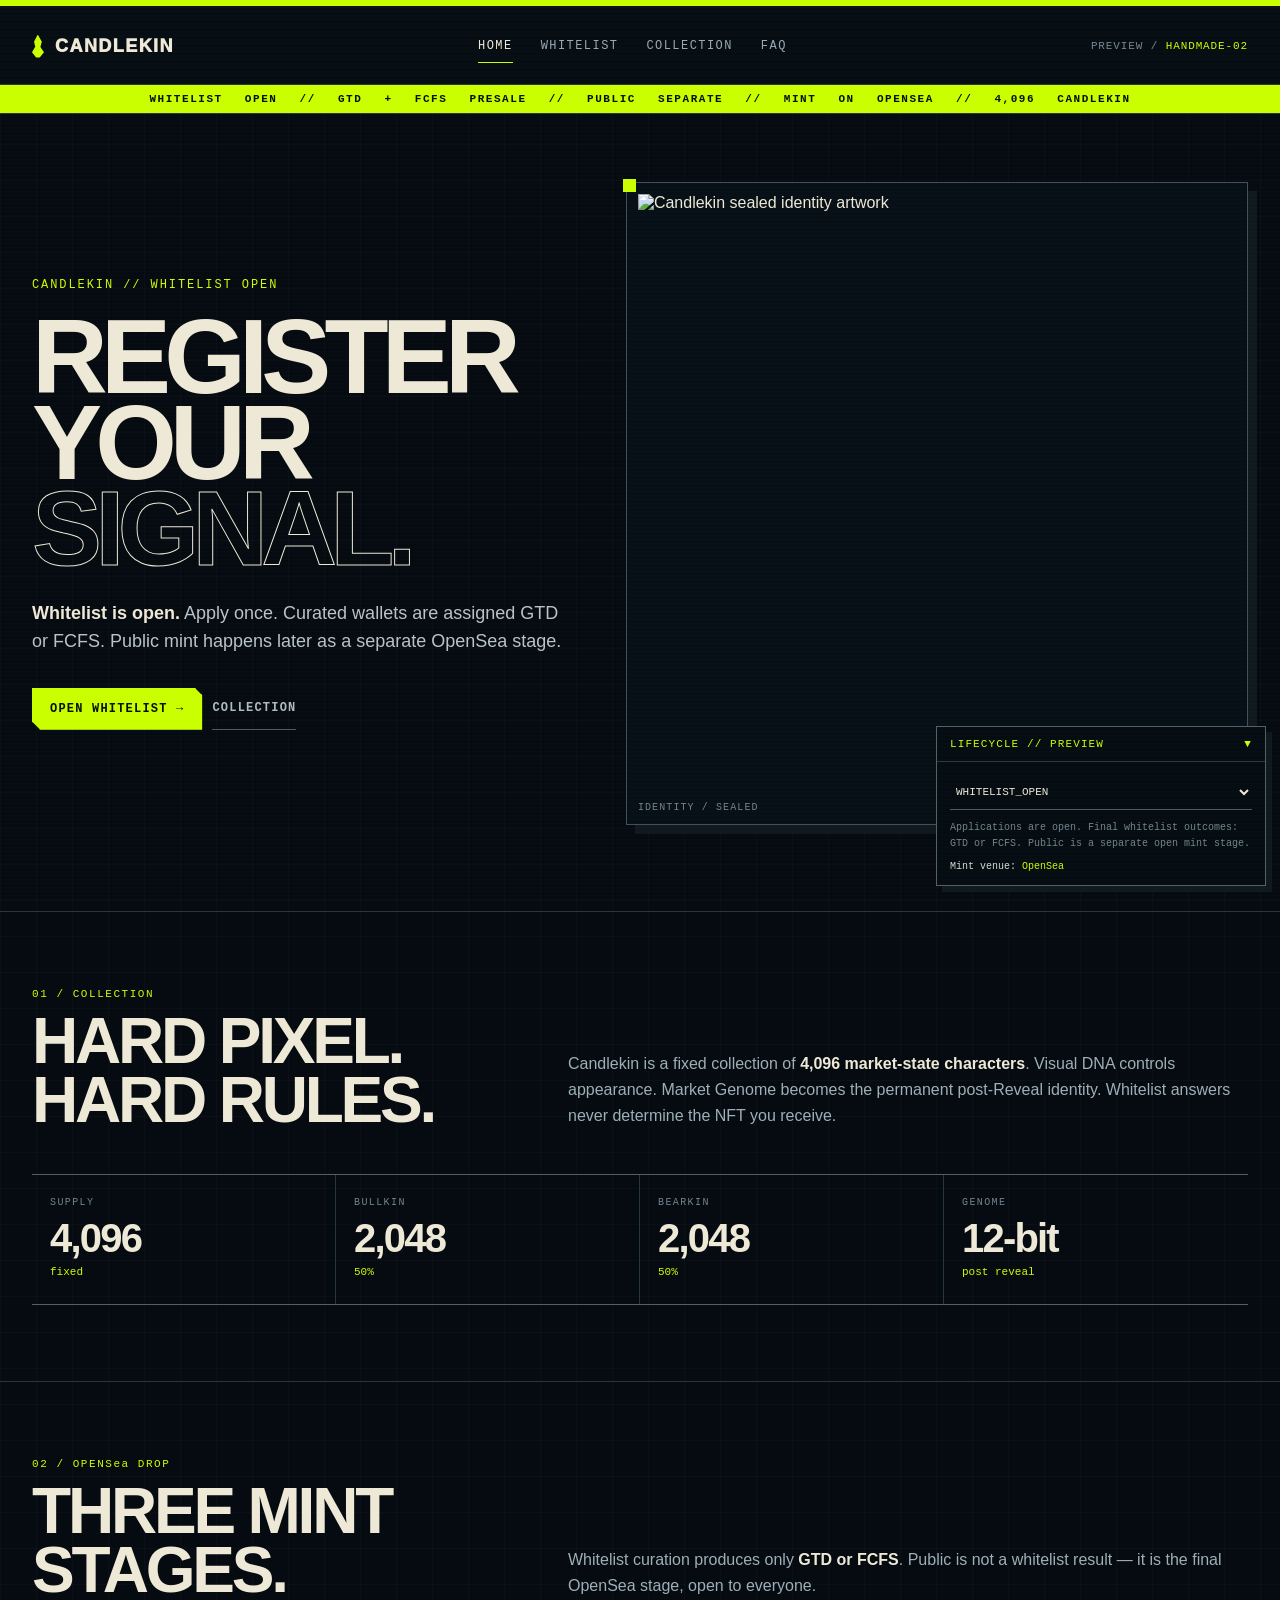
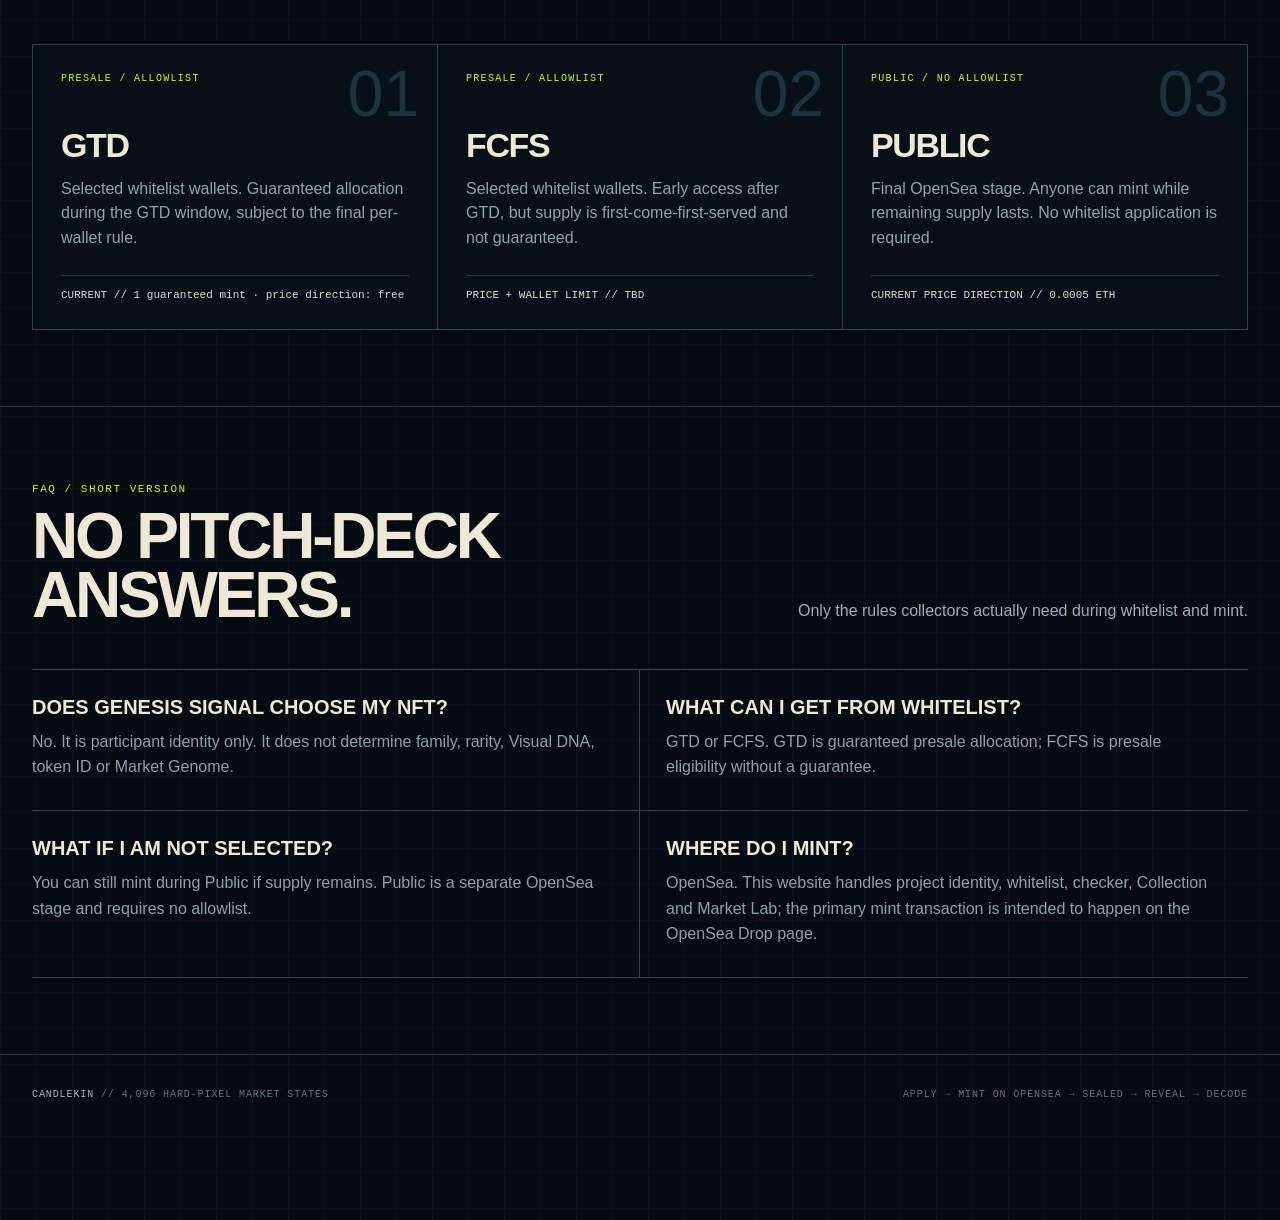
==== commit a0199d66: "feat: redesign preview as handmade OpenSea whitelist experience" ====
--- a/index.html
+++ b/index.html
@@ -1,163 +1,125 @@
 <!doctype html>
 <html lang="en">
 <head>
-  <meta charset="utf-8" />
-  <meta name="viewport" content="width=device-width,initial-scale=1" />
-  <meta name="robots" content="noindex,nofollow" />
-  <meta name="theme-color" content="#07101a" />
-  <meta name="description" content="Candlekin production preview — 4,096 hard-pixel market-state characters on Robinhood Chain." />
-  <meta property="og:title" content="Candlekin — Production Preview" />
-  <meta property="og:description" content="Apply → Mint → Sealed → Reveal → Decode." />
-  <meta property="og:image" content="https://res.cloudinary.com/lqk65ybn/image/upload/v1788090258/ChatGPT_Image_Aug_24_2026_11_44_38_AM.png" />
-  <title>Candlekin — Production Preview</title>
-  <style>
-    :root{
-      --bg:#07101a;--bg2:#0b1521;--panel:#0d1826;--line:#1d2d40;
-      --text:#efe7d1;--muted:#9ba8b6;--lime:#ccff00;--lime2:#b6e91b;
-      --good:#8dff7c;--warn:#ffd36b;--bad:#ff7c7c;
-      --radius:16px;--wrap:min(1380px,calc(100% - 48px));--shadow:0 10px 28px rgba(0,0,0,.18);
-    }
-    *{box-sizing:border-box}html{scroll-behavior:smooth}body{margin:0;color:var(--text);font-family:Inter,ui-sans-serif,system-ui,-apple-system,Segoe UI,Roboto,Helvetica,Arial,sans-serif;background:linear-gradient(180deg,rgba(255,255,255,.018) 1px,transparent 1px),linear-gradient(90deg,rgba(255,255,255,.018) 1px,transparent 1px),radial-gradient(circle at 86% 7%,rgba(204,255,0,.08),transparent 28%),#07101a;background-size:28px 28px,28px 28px,auto,auto;overflow-x:hidden}
-    button,input,textarea,select{font:inherit}button:focus-visible,input:focus-visible,textarea:focus-visible,select:focus-visible{outline:2px solid var(--lime);outline-offset:3px}
-    h1,h2,h3{font-family:Georgia,"Times New Roman",serif;letter-spacing:-.03em;margin:0 0 14px}h1{font-size:clamp(50px,7vw,94px);line-height:.95}h2{font-size:clamp(30px,4vw,48px);line-height:1}h3{font-size:21px}p{margin:0 0 14px;color:#c8d1da;line-height:1.75}
-    .mono,.btn,.chip,.eyebrow,.status-pill,.preview-pill,input,textarea,select,table{font-family:ui-monospace,SFMono-Regular,Menlo,Consolas,monospace}.wrap{width:var(--wrap);margin:0 auto}.muted{color:var(--muted)}.hidden{display:none!important}.eyebrow{font-size:12px;letter-spacing:.18em;text-transform:uppercase;color:var(--lime);margin-bottom:15px}.lead{font-size:20px;line-height:1.72;max-width:760px;color:#d0d8e0}
-    .header{position:sticky;top:0;z-index:50;background:rgba(7,16,26,.91);backdrop-filter:blur(12px);border-bottom:1px solid var(--line)}.header-inner{width:var(--wrap);margin:0 auto;min-height:76px;display:flex;align-items:center;gap:20px}.brand{display:flex;align-items:center;gap:12px;font-weight:800;letter-spacing:.08em;white-space:nowrap}.flame{width:14px;height:22px;background:var(--lime);clip-path:polygon(50% 0,82% 30%,72% 52%,100% 77%,67% 100%,33% 100%,0 77%,28% 52%,18% 30%)}
-    .nav{margin-left:auto;display:flex;align-items:center;gap:20px;flex-wrap:wrap}.nav button{background:none;border:0;color:#b8c3ce;padding:8px 0;cursor:pointer;font-size:13px;letter-spacing:.08em;text-transform:uppercase}.nav button:hover,.nav button.active{color:var(--lime)}.status-pill,.preview-pill{border:1px solid var(--line);background:rgba(255,255,255,.02);border-radius:999px;padding:9px 12px;font-size:11px;color:#bac5d0;white-space:nowrap}.preview-pill{color:var(--warn);border-color:#594d27}
-    .btn{appearance:none;border:1px solid #afd021;background:var(--lime);color:#091117;border-radius:12px;padding:13px 18px;font-size:13px;letter-spacing:.08em;text-transform:uppercase;font-weight:700;cursor:pointer;box-shadow:var(--shadow)}.btn.secondary{background:transparent;color:var(--text);border-color:#33495f;box-shadow:none}.btn.ghost{background:transparent;color:var(--lime);border-color:#3e5548;box-shadow:none}.btn.small{padding:9px 12px;font-size:12px}.btn:disabled{opacity:.42;cursor:not-allowed}.btn.inline{box-shadow:none}
-    section{padding:30px 0 58px}.hero{padding:68px 0 42px}.hero-grid{display:grid;grid-template-columns:1.05fr .95fr;gap:44px;align-items:center}.chips{display:flex;gap:10px;flex-wrap:wrap;margin-bottom:20px}.chip{display:inline-flex;align-items:center;gap:8px;border:1px solid var(--line);background:rgba(255,255,255,.02);border-radius:999px;padding:8px 12px;font-size:12px;color:#d7dfd1}.dot{width:7px;height:7px;background:var(--lime);border-radius:999px}.actions{display:flex;gap:12px;flex-wrap:wrap;margin-top:24px}
-    .art-box,.hero-art{background:rgba(255,255,255,.02);border:1px solid var(--line);border-radius:22px;padding:18px}.hero-art img,.art-box img{display:block;width:100%;aspect-ratio:1/1;object-fit:cover;border-radius:16px}.caption{display:flex;justify-content:space-between;gap:12px;margin-top:12px;color:var(--muted);font-size:12px;letter-spacing:.08em;text-transform:uppercase}
-    .section-head{display:flex;justify-content:space-between;align-items:flex-end;gap:18px;margin-bottom:18px}.subtle{max-width:620px;color:var(--muted);font-size:14px;line-height:1.6}.grid-4{display:grid;grid-template-columns:repeat(4,1fr);gap:18px}.grid-3{display:grid;grid-template-columns:repeat(3,1fr);gap:18px}.grid-2{display:grid;grid-template-columns:repeat(2,1fr);gap:18px}.status-grid{display:grid;grid-template-columns:1.08fr .92fr;gap:18px}.mint-grid{display:grid;grid-template-columns:1.08fr .92fr;gap:18px}.card{background:linear-gradient(180deg,rgba(255,255,255,.025),rgba(255,255,255,.01));border:1px solid var(--line);border-radius:var(--radius);padding:22px;min-width:0}.card.highlight{border-color:#425729;background:linear-gradient(180deg,rgba(204,255,0,.05),rgba(255,255,255,.01))}.stat .label{font-size:12px;letter-spacing:.14em;text-transform:uppercase;color:var(--muted);margin-bottom:9px}.stat .value{font-family:Georgia,"Times New Roman",serif;font-size:36px;margin-bottom:8px}.journey{display:grid;grid-template-columns:repeat(5,1fr);gap:10px}.journey-step{padding:18px;border:1px solid var(--line);border-radius:14px;background:#0a1420}.journey-step strong{display:block;margin-top:8px;font-family:Georgia,"Times New Roman",serif;font-size:20px}.journey-step span{color:var(--lime);font:11px ui-monospace,SFMono-Regular,Menlo,Consolas,monospace;letter-spacing:.12em}
-    label{display:block;color:#9fb0c0;font-size:12px;letter-spacing:.12em;text-transform:uppercase;margin:0 0 8px}.form-grid{display:grid;grid-template-columns:repeat(2,1fr);gap:16px}input,textarea,select{width:100%;background:var(--bg2);color:var(--text);border:1px solid #2c4157;border-radius:12px;padding:14px;font-size:14px}textarea{min-height:120px;resize:vertical}.question{margin-top:20px}.options{display:grid;grid-template-columns:repeat(2,1fr);gap:12px;margin-top:10px}.option{background:var(--bg2);border:1px solid #2c4157;border-radius:12px;padding:14px;color:#d9e1e8;text-align:left;cursor:pointer}.option.active{border-color:#8dac24;background:rgba(204,255,0,.08)}.bitline{font-size:27px;letter-spacing:.34em;color:var(--lime2);overflow-wrap:anywhere}.share-card{background:linear-gradient(135deg,#0b1521,#101d2b 62%,rgba(204,255,0,.07));border:1px solid var(--line);border-radius:18px;padding:24px}.share-card .big{font-family:Georgia,"Times New Roman",serif;font-size:42px;line-height:1.05;margin:12px 0}.tiny{font-size:12px;letter-spacing:.13em;text-transform:uppercase;color:var(--muted)}.notice{border:1px solid #4f4427;background:rgba(255,211,107,.05);color:#d8c995;border-radius:14px;padding:14px 16px;font-size:13px;line-height:1.6}.success{border-color:#3d603a;background:rgba(141,255,124,.05);color:#c8e8c4}
-    .result-badge{display:inline-flex;border:1px solid var(--line);border-radius:999px;padding:8px 12px;font-size:12px;letter-spacing:.11em;text-transform:uppercase}.result-badge.gtd{color:var(--lime);border-color:#4b5d21}.result-badge.public{color:#e1e6ec}.result-badge.none{color:var(--warn);border-color:#594d27}.checker-result{display:none;margin-top:18px}.checker-result.active{display:block}.list{display:grid;gap:10px}.list-row{display:flex;justify-content:space-between;gap:12px;padding:12px 0;border-bottom:1px dashed rgba(255,255,255,.08)}
-    .matrix-shell{padding:14px;border:1px solid #25384d;border-radius:14px;background:#0a1420;overflow:hidden}.matrix{display:grid;grid-template-columns:repeat(64,1fr);gap:1px}.cell{aspect-ratio:1/1;background:#122236;border-radius:1px}.cell.lit{background:var(--lime)}.cell.mine{background:#efe7d1}.supply-meter{height:12px;border:1px solid #273a4f;background:#0a1420;border-radius:999px;overflow:hidden}.supply-meter span{display:block;height:100%;background:var(--lime)}
-    .qty{display:flex;align-items:center;gap:12px}.qty button{width:42px;height:42px;border-radius:12px;border:1px solid #33495f;background:#0a1420;color:var(--text);font-size:20px;cursor:pointer}.qty-value{min-width:46px;text-align:center;font:24px Georgia,"Times New Roman",serif}.mint-side{display:grid;gap:18px;align-content:start}.mint-note{font-size:13px;color:var(--muted);line-height:1.7}.nft-grid{display:grid;grid-template-columns:repeat(3,1fr);gap:18px}.nft-card img{display:block;width:100%;aspect-ratio:1/1;object-fit:cover;border-radius:13px;margin-bottom:16px}.nft-card .token{font-family:Georgia,"Times New Roman",serif;font-size:25px}.pill{display:inline-flex;border:1px solid var(--line);border-radius:999px;padding:7px 10px;font-size:11px;text-transform:uppercase;letter-spacing:.1em;color:#bbc7d1}
-    .genome-grid{display:grid;grid-template-columns:repeat(3,1fr);gap:18px}.meter{height:10px;border:1px solid #293d52;border-radius:999px;background:#09131e;overflow:hidden;margin-top:12px}.meter span{display:block;height:100%;background:var(--lime)}.profile-word{font-family:Georgia,"Times New Roman",serif;font-size:30px}.compare-grid{display:grid;grid-template-columns:1fr auto 1fr;gap:18px;align-items:center}.vs{font:28px Georgia,"Times New Roman",serif;color:var(--lime)}
-    .table-wrap{overflow:auto;border:1px solid var(--line);border-radius:16px}table{width:100%;border-collapse:collapse;font-size:13px}th,td{padding:14px 12px;border-bottom:1px solid rgba(255,255,255,.05);text-align:left}th{background:#0a1420;color:#a6b5c3}.toolbar{display:flex;gap:12px;align-items:center;flex-wrap:wrap;margin-bottom:18px}.kpi{display:grid;grid-template-columns:repeat(5,1fr);gap:14px;margin:18px 0}.kpi .n{font:34px Georgia,"Times New Roman",serif}.good{color:var(--good)}.warn{color:var(--warn)}.bad{color:var(--bad)}
-    .phasebox{position:fixed;right:14px;bottom:14px;z-index:80;width:330px;background:#09141f;border:1px solid var(--line);border-radius:16px;box-shadow:var(--shadow)}.phasehead{display:flex;justify-content:space-between;align-items:center;padding:12px 14px;border-bottom:1px solid rgba(255,255,255,.06);cursor:pointer}.phasebody{padding:14px}.phasehelp{font-size:12px;color:var(--muted);line-height:1.6;margin-top:10px}.internal-actions{display:flex;gap:8px;margin-top:12px}.footspace{height:28px}.footer{border-top:1px solid var(--line);padding:28px 0 40px}.footer-inner{display:flex;justify-content:space-between;gap:20px;align-items:center;color:var(--muted);font-size:12px}.footer strong{color:var(--text)}
-    @media(max-width:1120px){.hero-grid,.status-grid,.mint-grid,.grid-4,.grid-3,.grid-2,.form-grid,.genome-grid{grid-template-columns:1fr 1fr}.nft-grid{grid-template-columns:repeat(2,1fr)}.kpi{grid-template-columns:repeat(3,1fr)}.journey{grid-template-columns:repeat(3,1fr)}.preview-pill{display:none}}
-    @media(max-width:760px){:root{--wrap:min(100% - 28px,980px)}.header-inner{padding:12px 0;flex-wrap:wrap;gap:12px}.brand{margin-right:auto}.status-pill{order:2;max-width:52vw;overflow:hidden;text-overflow:ellipsis}.nav{order:3;width:100%;margin-left:0;gap:16px;overflow:auto;flex-wrap:nowrap;padding-bottom:3px}.nav button{white-space:nowrap}.header .btn{padding:10px 12px}.hero{padding-top:46px}.hero-grid,.status-grid,.mint-grid,.grid-4,.grid-3,.grid-2,.form-grid,.genome-grid,.nft-grid,.journey{grid-template-columns:1fr}.options{grid-template-columns:1fr}.kpi{grid-template-columns:1fr 1fr}.compare-grid{grid-template-columns:1fr}.vs{text-align:center}.matrix{grid-template-columns:repeat(32,1fr)}h1{font-size:52px}.lead{font-size:17px}.phasebox{width:min(92vw,330px)}.section-head{align-items:flex-start;flex-direction:column}.footer-inner{align-items:flex-start;flex-direction:column}.bitline{font-size:21px;letter-spacing:.22em}}
-    @media(prefers-reduced-motion:reduce){html{scroll-behavior:auto}*{scroll-behavior:auto!important}}
-  </style>
+<meta charset="utf-8" />
+<meta name="viewport" content="width=device-width,initial-scale=1" />
+<meta name="robots" content="noindex,nofollow" />
+<meta name="theme-color" content="#050b10" />
+<meta name="description" content="Candlekin preview — whitelist, OpenSea drop stages, sealed reveal and Market Genome." />
+<meta property="og:title" content="Candlekin — Preview Build" />
+<meta property="og:description" content="Register your signal. GTD + FCFS whitelist. Public mint on OpenSea." />
+<meta property="og:image" content="https://res.cloudinary.com/lqk65ybn/image/upload/v1788520552/sharecard.png" />
+<title>Candlekin — Preview Build</title>
+<style>
+:root{--ink:#050b10;--ink2:#091119;--paper:#eee8d7;--lime:#caff00;--green:#98be13;--blue:#8396a4;--line:#283640;--soft:#111c24;--warn:#efc96d;--bad:#ff7d73;--good:#b8ff70;--max:1440px}
+*{box-sizing:border-box}html{scroll-behavior:smooth}body{margin:0;background:var(--ink);color:var(--paper);font-family:Arial,Helvetica,sans-serif;overflow-x:hidden;background-image:linear-gradient(rgba(255,255,255,.018) 1px,transparent 1px),linear-gradient(90deg,rgba(255,255,255,.018) 1px,transparent 1px);background-size:36px 36px}
+body:before{content:"";position:fixed;inset:0;pointer-events:none;z-index:100;background:repeating-linear-gradient(0deg,rgba(255,255,255,.012) 0 1px,transparent 1px 4px);mix-blend-mode:screen;opacity:.35}
+button,input,textarea,select{font:inherit}button{cursor:pointer}button:focus-visible,input:focus-visible,textarea:focus-visible,select:focus-visible{outline:2px solid var(--lime);outline-offset:3px}
+.mono,.label,.nav button,.btn,.phasebox,.ticker,.stage-tag,input,textarea,select{font-family:"Courier New",Courier,monospace}.wrap{width:min(var(--max),calc(100% - 64px));margin:auto}.hidden{display:none!important}
+.topline{height:8px;background:var(--lime);border-bottom:2px solid #111}
+header{background:#060d13;border-bottom:1px solid var(--line)}.header-inner{width:min(var(--max),calc(100% - 64px));margin:auto;min-height:76px;display:grid;grid-template-columns:auto 1fr auto;align-items:center;gap:28px}.brand{display:flex;gap:11px;align-items:center;font-weight:950;letter-spacing:.08em;font-size:18px}.flame{width:12px;height:23px;background:var(--lime);clip-path:polygon(48% 0,82% 32%,70% 54%,100% 77%,64% 100%,34% 100%,0 77%,27% 53%,17% 31%)}
+.nav{justify-self:center;display:flex;gap:28px}.nav button{border:0;background:none;color:#9aa9b4;font-size:12px;letter-spacing:.12em;text-transform:uppercase;padding:9px 0;border-bottom:1px solid transparent}.nav button:hover,.nav button.active{color:var(--paper);border-color:var(--lime)}.build-mark{font:11px "Courier New",monospace;color:#778893;letter-spacing:.08em;text-transform:uppercase}.build-mark b{color:var(--lime);font-weight:400}
+.ticker{border-bottom:1px solid var(--line);overflow:hidden;white-space:nowrap;color:#071006;background:var(--lime);font-size:11px;font-weight:700;letter-spacing:.14em;text-transform:uppercase;padding:8px 0}.ticker-track{display:inline-block;min-width:100%;text-align:center;word-spacing:14px}
+.hero{padding:68px 0 86px;border-bottom:1px solid var(--line)}.hero-grid{display:grid;grid-template-columns:minmax(0,.92fr) minmax(0,1.08fr);gap:64px;align-items:center}.kicker{font:12px "Courier New",monospace;letter-spacing:.16em;color:var(--lime);text-transform:uppercase;margin-bottom:22px}.display{font-family:Arial Black,Arial,Helvetica,sans-serif;font-size:clamp(62px,8.2vw,126px);line-height:.82;letter-spacing:-.065em;text-transform:uppercase;margin:0;max-width:880px}.display .outline{-webkit-text-stroke:1px var(--paper);color:transparent}.hero-copy{max-width:700px;font-size:18px;line-height:1.55;color:#b8c3c9;margin:28px 0 0}.hero-copy strong{color:var(--paper)}
+.btnrow{display:flex;gap:10px;flex-wrap:wrap;margin-top:32px}.btn{border:1px solid var(--paper);background:transparent;color:var(--paper);padding:13px 17px;text-transform:uppercase;letter-spacing:.1em;font-size:12px;font-weight:700;box-shadow:4px 4px 0 #18242c;clip-path:polygon(0 0,calc(100% - 8px) 0,100% 8px,100% 100%,8px 100%,0 calc(100% - 8px))}.btn.primary{background:var(--lime);border-color:var(--lime);color:#071006;box-shadow:4px 4px 0 #496000}.btn:hover{transform:translate(1px,1px);box-shadow:2px 2px 0 #18242c}.btn:disabled{opacity:.42;cursor:not-allowed;transform:none}.btn.text{clip-path:none;box-shadow:none;border:0;border-bottom:1px solid #4b5b66;padding:9px 0;color:#aebbc3}.btn.text:hover{color:var(--lime);transform:none}.btn.bad{border-color:#71433e;color:#ff9f96}
+.artframe{position:relative;border:1px solid #41505b;padding:11px;background:#071017;box-shadow:9px 9px 0 #101920}.artframe:before,.artframe:after{content:"";position:absolute;width:13px;height:13px;background:var(--lime);z-index:2}.artframe:before{left:-4px;top:-4px}.artframe:after{right:-4px;bottom:-4px}.artframe img{display:block;width:100%;aspect-ratio:1/1;object-fit:cover;image-rendering:auto}.artnote{display:flex;justify-content:space-between;gap:12px;margin-top:10px;font:10px "Courier New",monospace;color:#71838f;text-transform:uppercase;letter-spacing:.11em}
+.section{padding:76px 0;border-bottom:1px solid var(--line)}.section-head{display:grid;grid-template-columns:.8fr 1.2fr;gap:40px;margin-bottom:44px;align-items:end}.section-no{font:11px "Courier New",monospace;color:var(--lime);letter-spacing:.14em;margin-bottom:12px}.section h2{font-family:Arial Black,Arial,sans-serif;text-transform:uppercase;font-size:clamp(38px,5vw,68px);line-height:.92;letter-spacing:-.05em;margin:0}.section-intro{font-size:16px;line-height:1.65;color:#9eafb9;max-width:680px;justify-self:end}.section-intro strong{color:var(--paper)}
+.stats{display:grid;grid-template-columns:repeat(4,1fr);border-top:1px solid #50606a;border-bottom:1px solid #50606a}.stat{padding:22px 18px 25px;border-right:1px solid #263641}.stat:last-child{border-right:0}.stat small{display:block;font:10px "Courier New",monospace;color:#718590;text-transform:uppercase;letter-spacing:.14em}.stat b{display:block;font-family:Arial Black,Arial,sans-serif;font-size:40px;letter-spacing:-.045em;margin-top:8px}.stat em{font-style:normal;color:var(--lime);font:11px "Courier New",monospace}
+.stage-track{display:grid;grid-template-columns:repeat(3,1fr);gap:1px;background:#31414b;border:1px solid #31414b}.stage{background:#071017;min-height:260px;padding:28px;position:relative}.stage:before{content:attr(data-n);position:absolute;right:18px;top:12px;color:#1f323d;font-family:Arial Black,Arial,sans-serif;font-size:64px}.stage-tag{font-size:10px;color:var(--lime);letter-spacing:.13em;text-transform:uppercase}.stage h3{font-family:Arial Black,Arial,sans-serif;font-size:34px;text-transform:uppercase;letter-spacing:-.04em;margin:42px 0 12px}.stage p{color:#92a3ad;line-height:1.55;margin:0;max-width:360px}.stage .rule{margin-top:24px;border-top:1px solid #2c3c46;padding-top:13px;font:11px "Courier New",monospace;color:#d8dfd5}.stage.active{background:#0d170c;outline:1px solid var(--lime);outline-offset:-1px}
+.split{display:grid;grid-template-columns:1.05fr .95fr;gap:1px;background:#2a3943;border:1px solid #2a3943}.panel{background:#071017;padding:32px;min-width:0}.panel-title{display:flex;justify-content:space-between;align-items:center;border-bottom:1px solid #2c3c46;padding-bottom:14px;margin-bottom:26px}.panel-title strong{font-family:Arial Black,Arial,sans-serif;text-transform:uppercase;letter-spacing:-.03em;font-size:24px}.label{display:block;font-size:10px;letter-spacing:.13em;text-transform:uppercase;color:#8da0ad;margin:0 0 7px}input,textarea,select{width:100%;background:#050c12;border:0;border-bottom:1px solid #4b5d68;color:var(--paper);padding:13px 4px;border-radius:0;font-size:14px}textarea{min-height:110px;resize:vertical}.fields{display:grid;grid-template-columns:1fr 1fr;gap:24px}.question{margin-top:34px}.question-count{font:11px "Courier New",monospace;color:var(--lime);margin-bottom:10px}.question h3{font-family:Arial Black,Arial,sans-serif;font-size:27px;line-height:1.05;margin:0 0 18px}.options{display:grid;grid-template-columns:1fr 1fr;border:1px solid #30424d}.option{border:0;border-right:1px solid #30424d;border-bottom:1px solid #30424d;background:#08121a;color:#b9c4cb;text-align:left;padding:15px 16px;min-height:54px}.option:nth-child(2n){border-right:0}.option:nth-last-child(-n+2){border-bottom:0}.option:hover{color:var(--paper);background:#0c1922}.option.active{background:var(--lime);color:#061006;font-weight:700}
+.signal{font-family:"Courier New",monospace;color:var(--lime);font-size:clamp(25px,3vw,43px);letter-spacing:.16em;word-spacing:.22em;line-height:1.2}.signal-note{color:#83949e;line-height:1.6;font-size:13px;margin-top:20px}.share-card{margin-top:28px;border-top:1px solid #334550;padding-top:24px}.share-card img{display:block;width:100%;aspect-ratio:16/9;object-fit:cover;border:1px solid #32434e}.caption-preview{margin-top:18px;border-left:2px solid var(--lime);padding:4px 0 4px 16px}.caption-preview pre{margin:0;color:#dbe1d5;font:13px/1.7 "Courier New",monospace;white-space:pre-wrap}.share-help{font-size:11px;color:#71838e;line-height:1.55;margin-top:11px}.share-actions{display:flex;gap:10px;flex-wrap:wrap;margin-top:16px}
+.response-zone{margin-top:28px;padding-top:26px;border-top:1px dashed #31434e}.success-line{margin-top:18px;border-left:3px solid var(--good);padding:10px 15px;color:#cfeac2;background:#0b160b;font:12px "Courier New",monospace}.error-line{margin-top:18px;border-left:3px solid var(--bad);padding:10px 15px;color:#f1b1aa;background:#180d0c;font:12px "Courier New",monospace}
+.checker{max-width:840px}.checker-result{margin-top:26px;border-top:1px solid #42535d;padding-top:28px}.tier{font-family:Arial Black,Arial,sans-serif;font-size:clamp(48px,7vw,90px);line-height:.9;letter-spacing:-.06em;text-transform:uppercase}.tier.gtd{color:var(--lime)}.tier.fcfs{color:var(--paper)}.tier.none{color:#667983}.tier-copy{max-width:560px;color:#9dafb9;line-height:1.6;margin-top:18px}.mini-list{margin-top:24px;border-top:1px solid #2b3b45}.mini-row{display:flex;justify-content:space-between;gap:20px;padding:12px 0;border-bottom:1px solid #1d2c35;font:12px "Courier New",monospace}.mini-row span{color:#758994}.mini-row strong{font-weight:400;text-align:right}
+.mint-callout{display:grid;grid-template-columns:1fr auto;gap:40px;align-items:end;border-top:1px solid #53616a;border-bottom:1px solid #53616a;padding:34px 0}.mint-callout h3{font-family:Arial Black,Arial,sans-serif;text-transform:uppercase;font-size:clamp(44px,6vw,84px);line-height:.88;letter-spacing:-.06em;margin:0}.mint-callout p{color:#91a4ae;line-height:1.55;max-width:640px;margin:18px 0 0}.stage-meta{display:flex;gap:30px;flex-wrap:wrap;margin:26px 0}.meta-unit small{display:block;font:10px "Courier New",monospace;color:#71838e;text-transform:uppercase;letter-spacing:.12em}.meta-unit b{display:block;margin-top:5px;font:15px "Courier New",monospace;color:var(--paper);font-weight:400}
+.collection-grid{display:grid;grid-template-columns:repeat(3,1fr);gap:18px}.nft{border-top:1px solid #50606a;padding-top:12px}.nft img{width:100%;display:block;aspect-ratio:1/1;object-fit:cover}.nft h3{font-family:Arial Black,Arial,sans-serif;font-size:24px;margin:12px 0 4px}.nft p{font:11px "Courier New",monospace;color:#80919b;margin:0}
+.faq{display:grid;grid-template-columns:repeat(2,1fr);gap:0;border-top:1px solid #344650}.faq-item{padding:26px 26px 30px 0;border-bottom:1px solid #344650}.faq-item:nth-child(odd){border-right:1px solid #344650}.faq-item:nth-child(even){padding-left:26px}.faq-item h3{font-family:Arial Black,Arial,sans-serif;text-transform:uppercase;font-size:20px;margin:0 0 10px}.faq-item p{color:#8fa1ab;line-height:1.6;margin:0}
+.admin-table{width:100%;border-collapse:collapse;font:11px "Courier New",monospace}.admin-table th,.admin-table td{padding:11px 8px;border-bottom:1px solid #253640;text-align:left}.admin-table th{color:#7f929e;font-weight:400;text-transform:uppercase}.admin-actions{display:flex;gap:6px}.admin-actions button{font:10px "Courier New",monospace;background:none;border:1px solid #3b4d57;color:#b9c4ca;padding:5px 7px}.admin-actions button.on{background:var(--lime);color:#071006;border-color:var(--lime)}
+.footer{padding:34px 0 120px}.footer-grid{display:flex;justify-content:space-between;gap:30px;color:#627680;font:10px "Courier New",monospace;letter-spacing:.09em;text-transform:uppercase}.footer-grid b{color:#a7b5bd;font-weight:400}
+.phasebox{position:fixed;right:14px;bottom:14px;z-index:90;width:330px;background:#050c12;border:1px solid #51616a;box-shadow:6px 6px 0 #101920}.phasehead{padding:11px 13px;border-bottom:1px solid #293b45;display:flex;justify-content:space-between;align-items:center;color:var(--lime);font-size:11px;letter-spacing:.1em;text-transform:uppercase;cursor:pointer}.phasebody{padding:13px}.phasebody select{font-size:11px;padding:10px 2px}.phasehelp{font-size:10px;color:#72858f;line-height:1.55;margin-top:10px}.stage-status{margin-top:10px;font-size:10px;color:#d4decf}.stage-status b{color:var(--lime);font-weight:400}
+@media(max-width:1050px){.hero-grid,.section-head,.split{grid-template-columns:1fr}.section-intro{justify-self:start}.stage-track{grid-template-columns:1fr}.stage{min-height:210px}.stats{grid-template-columns:1fr 1fr}.stat:nth-child(2){border-right:0}.stat:nth-child(-n+2){border-bottom:1px solid #263641}.collection-grid{grid-template-columns:1fr 1fr}.mint-callout{grid-template-columns:1fr}.display{font-size:clamp(56px,12vw,110px)}}
+@media(max-width:720px){.wrap,.header-inner{width:min(100% - 28px,var(--max))}.header-inner{grid-template-columns:auto 1fr;gap:12px;padding:14px 0}.nav{grid-column:1/-1;justify-self:start;gap:18px;overflow:auto;width:100%}.build-mark{justify-self:end}.hero{padding:46px 0 60px}.hero-grid{gap:36px}.display{font-size:54px}.hero-copy{font-size:16px}.section{padding:55px 0}.stats,.fields,.options,.collection-grid,.faq{grid-template-columns:1fr}.stat{border-right:0;border-bottom:1px solid #263641!important}.stat:last-child{border-bottom:0!important}.option{border-right:0!important;border-bottom:1px solid #30424d!important}.option:last-child{border-bottom:0!important}.faq-item{border-right:0!important;padding:22px 0!important}.panel{padding:23px 18px}.phasebox{width:min(330px,calc(100vw - 28px))}.signal{letter-spacing:.1em}.share-actions .btn{flex:1 1 auto}.footer-grid{flex-direction:column}.artframe{box-shadow:5px 5px 0 #101920}}
+</style>
 </head>
 <body>
-<header class="header"><div class="header-inner"><div class="brand"><span class="flame"></span><span>CANDLEKIN</span></div><nav class="nav" id="mainNav"></nav><span class="preview-pill">PROTOTYPE PREVIEW</span><div class="status-pill" id="topStatus"></div><button class="btn" id="headerCta" type="button"></button></div></header>
+<div class="topline"></div>
+<header><div class="header-inner"><div class="brand"><span class="flame"></span><span>CANDLEKIN</span></div><nav class="nav" id="nav"></nav><div class="build-mark">preview / <b>handmade-02</b></div></div></header>
+<div class="ticker"><div class="ticker-track" id="ticker">WHITELIST OPEN // GTD + FCFS // PUBLIC LATER // 4,096 CANDLEKIN // ROBINHOOD CHAIN</div></div>
 <main id="app"></main>
-<footer class="footer"><div class="wrap footer-inner"><div><strong>CANDLEKIN</strong> — Apply → Mint → Sealed → Reveal → Decode.</div><div>Preview build. No live mint or wallet transaction is enabled.</div></div></footer>
-<div class="phasebox hidden" id="phaseBox"><div class="phasehead" id="phaseToggle"><strong class="mono" style="font-size:12px;letter-spacing:.12em;text-transform:uppercase;color:var(--lime)">Lifecycle // internal</strong><span>▾</span></div><div class="phasebody" id="phaseBody"><select id="phaseSelect" aria-label="Internal lifecycle phase"><option value="WHITELIST_OPEN">WHITELIST_OPEN</option><option value="WHITELIST_CLOSED">WHITELIST_CLOSED</option><option value="CHECKER_OPEN">CHECKER_OPEN</option><option value="GTD_MINT">GTD_MINT</option><option value="PUBLIC_MINT">PUBLIC_MINT</option><option value="SOLD_OUT">SOLD_OUT</option><option value="REVEALED">REVEALED</option><option value="CURATION_ADMIN">CURATION_ADMIN</option></select><div class="phasehelp" id="phaseHelp"></div><div class="internal-actions"><button class="btn small secondary" type="button" id="publicViewBtn">Open public view</button></div></div></div>
+<footer class="footer"><div class="wrap footer-grid"><div><b>CANDLEKIN</b> // 4,096 hard-pixel market states</div><div>Apply → Mint on OpenSea → Sealed → Reveal → Decode</div></div></footer>
+<div class="phasebox" id="phasebox"><div class="phasehead" id="phasehead"><span>Lifecycle // preview</span><span>▼</span></div><div class="phasebody" id="phasebody"><select id="phaseSelect"><option>WHITELIST_OPEN</option><option>WHITELIST_CLOSED</option><option>CURATION_ADMIN</option><option>CHECKER_OPEN</option><option>GTD_MINT</option><option>FCFS_MINT</option><option>PUBLIC_MINT</option><option>SOLD_OUT</option><option>REVEALED</option></select><div class="phasehelp" id="phasehelp"></div><div class="stage-status">Mint venue: <b>OpenSea</b></div></div></div>
 <script>
 const HERO_IMG='https://res.cloudinary.com/lqk65ybn/image/upload/v1788090258/ChatGPT_Image_Aug_24_2026_11_44_38_AM.png';
-const params=new URLSearchParams(location.search);
-const internalMode=params.get('internal')==='1'||['localhost','127.0.0.1'].includes(location.hostname);
-const validPhases=['WHITELIST_OPEN','WHITELIST_CLOSED','CHECKER_OPEN','GTD_MINT','PUBLIC_MINT','SOLD_OUT','REVEALED','CURATION_ADMIN'];
-const requestedPhase=params.get('phase');
-const initialPhase=internalMode&&validPhases.includes(requestedPhase)?requestedPhase:'WHITELIST_OPEN';
-const phases={
-  WHITELIST_OPEN:{status:'Whitelist applications open',cta:'Open whitelist',help:'Public: Home + Whitelist + Collection + FAQ. Mint and Market Lab are hidden.'},
-  WHITELIST_CLOSED:{status:'Whitelist review in progress',cta:'View status',help:'Applications are closed. Public waits for allocation checker.'},
-  CHECKER_OPEN:{status:'Allocation checker open',cta:'Check allocation',help:'Checker is the primary public action. Unknown wallets return Not Found in preview.'},
-  GTD_MINT:{status:'GTD mint live',cta:'Open mint',help:'GTD phase presentation only. Contract writes remain disabled in this preview.'},
-  PUBLIC_MINT:{status:'Public mint live',cta:'Open mint',help:'Public mint presentation only. Current concept price is 0.0005 ETH; contract writes remain disabled.'},
-  SOLD_OUT:{status:'Sold out // pre-reveal',cta:'View collection',help:'Mint is complete. Owned Candlekin remain sealed until reveal.'},
-  REVEALED:{status:'Reveal live',cta:'Open Market Lab',help:'Final art, traits and Market Genome presentation becomes visible.'},
-  CURATION_ADMIN:{status:'Internal curation preview',cta:'Admin',help:'Internal UI mock only. This route is never exposed from the public navigation.'}
+const SHARE_IMG='https://res.cloudinary.com/lqk65ybn/image/upload/v1788520552/sharecard.png';
+const OPENSEA_DROP_URL=''; // add final OpenSea drop URL when available
+const phases=['WHITELIST_OPEN','WHITELIST_CLOSED','CURATION_ADMIN','CHECKER_OPEN','GTD_MINT','FCFS_MINT','PUBLIC_MINT','SOLD_OUT','REVEALED'];
+const phaseCopy={
+ WHITELIST_OPEN:'Applications are open. Final whitelist outcomes: GTD or FCFS. Public is a separate open mint stage.',
+ WHITELIST_CLOSED:'Applications are locked. Curation is preparing GTD and FCFS lists.',
+ CURATION_ADMIN:'Internal curation preview. Assign GTD, FCFS, or Not Selected.',
+ CHECKER_OPEN:'Checker reveals GTD or FCFS eligibility. Non-selected wallets can still join Public later.',
+ GTD_MINT:'OpenSea presale stage 1. GTD wallets have guaranteed allocation within the stage rules.',
+ FCFS_MINT:'OpenSea presale stage 2. FCFS wallets are eligible but supply is not guaranteed.',
+ PUBLIC_MINT:'OpenSea public stage. Open to everyone; no whitelist required.',
+ SOLD_OUT:'Mint complete. Ownership exists while final identity remains sealed.',
+ REVEALED:'Final art and Market Genome are visible. Market Lab is online.'
 };
-const demoOwned={
-  1842:{family:'Bearkin',bits:'1010 0110 1101'},
-  2291:{family:'Bullkin',bits:'0011 1100 1001'},
-  3807:{family:'Bearkin',bits:'1110 1001 0100'}
-};
-const state={
-  phase:initialPhase,page:'home',answers:Array(6).fill(null),q:0,qty:1,walletConnected:false,owned:[1842,2291,3807],labId:1842,
-  form:{x:'',wallet:'',sharedUrl:'',response:''},applicationSubmitted:false,copyStatus:'',
-  applicants:[
-    {id:'CK-01801',x:'@pixelmarc',wallet:'0xbbb...12df',signal:'0000 0000 0000',social:'PARTIAL',sybil:'MED',score:86,decision:''},
-    {id:'CK-01802',x:'@chainlena',wallet:'0xccc...7ad1',signal:'0001 0011 1101',social:'VERIFIED',sybil:'LOW',score:72,decision:''},
-    {id:'CK-01803',x:'@bulltape',wallet:'0xddd...8be1',signal:'0010 0111 1010',social:'VERIFIED',sybil:'LOW',score:91,decision:'GTD'},
-    {id:'CK-01804',x:'@0xsignal',wallet:'0xeee...e011',signal:'0011 1011 0111',social:'VERIFIED',sybil:'HIGH',score:41,decision:'PUBLIC'},
-    {id:'CK-01805',x:'@candleframe',wallet:'0xfff...aac1',signal:'0100 0110 1001',social:'VERIFIED',sybil:'LOW',score:77,decision:''}
-  ]
-};
+const state={phase:'WHITELIST_OPEN',page:'home',answers:Array(6).fill(null),q:0,form:{x:'',wallet:'',sharedUrl:'',response:''},submitted:false,copyStatus:'Copy caption',walletConnected:false,owned:[1842,2291,3807],applicants:[
+{id:'CK-1801',x:'@pixelmarc',wallet:'0xbbb...12df',signal:'0000 0000 0000',decision:'GTD'},
+{id:'CK-1802',x:'@chainlena',wallet:'0xccc...7ad1',signal:'0001 0011 1101',decision:'FCFS'},
+{id:'CK-1803',x:'@bulltape',wallet:'0xddd...8be1',signal:'0010 0111 1010',decision:''},
+{id:'CK-1804',x:'@0xsignal',wallet:'0xeee...e011',signal:'0011 1011 0111',decision:'FCFS'}]};
 const qs=[
- ['When the market accelerates, what do you trust first?',['Momentum','Structure','Volume','Confirmation']],
- ['A signal appears before the crowd reacts. What is your instinct?',['Observe','Enter Early','Wait For Confirmation','Ignore The Noise']],
- ['Which market state feels most natural to read?',['Trending','Volatile','Compressed','Reversing']],
- ['When two signals conflict, what matters most?',['Patience','Conviction','Risk Control','Adaptability']],
- ['Which type of move catches your attention first?',['Breakout','Reversal','Acceleration','Range Expansion']],
- ['What defines a strong market signal to you?',['Timing','Clarity','Persistence','Alignment']]
+['When the market accelerates, what do you trust first?',['Momentum','Structure','Volume','Confirmation']],
+['A signal appears before the crowd reacts. What is your instinct?',['Observe','Enter Early','Wait For Confirmation','Ignore The Noise']],
+['Which market state feels most natural to read?',['Trending','Volatile','Compressed','Reversing']],
+['When two signals conflict, what matters most?',['Patience','Conviction','Risk Control','Adaptability']],
+['Which type of move catches your attention first?',['Breakout','Reversal','Acceleration','Range Expansion']],
+['What defines a strong market signal to you?',['Timing','Clarity','Persistence','Alignment']]
 ];
 const checkerDB={
- '0x1111111111111111111111111111111111111111':'GTD',
- '0x2222222222222222222222222222222222222222':'PUBLIC',
- '0x3333333333333333333333333333333333333333':'GTD'
+'0x1111111111111111111111111111111111111111':'GTD',
+'0x2222222222222222222222222222222222222222':'FCFS'
 };
-function safeSignal(){return state.answers.map(a=>a===null?'00':['00','01','10','11'][a]).join(' ')}
-function parseGenome(bits){const clean=bits.replace(/ /g,''),m=parseInt(clean.slice(0,4),2),v=parseInt(clean.slice(4,8),2),c=parseInt(clean.slice(8),2);return{bits,m,v,c,mp:Math.round(m/15*100),vp:Math.round(v/15*100),cp:Math.round(c/15*100)}}
-function demoGenomeFor(id){if(demoOwned[id])return parseGenome(demoOwned[id].bits);const n=((id*1493)+827)%4096;return parseGenome(n.toString(2).padStart(12,'0').replace(/(.{4})(.{4})(.{4})/,'$1 $2 $3'))}
-function band(type,n){if(type==='m')return['DORMANT','BUILDING','ACTIVE','SURGING'][Math.min(3,Math.floor(n/4))];if(type==='v')return['STABLE','RESPONSIVE','VOLATILE','EXTREME'][Math.min(3,Math.floor(n/4))];return['FLEXIBLE','MEASURED','FIRM','ABSOLUTE'][Math.min(3,Math.floor(n/4))]}
-function availablePages(){
-  if(state.phase==='CURATION_ADMIN')return internalMode?['admin']:['home'];
-  if(state.phase==='WHITELIST_OPEN'||state.phase==='WHITELIST_CLOSED')return['home','whitelist','collection','faq'];
-  if(state.phase==='CHECKER_OPEN')return['home','collection','faq'];
-  if(state.phase==='GTD_MINT'||state.phase==='PUBLIC_MINT')return['home','mint','collection','faq'];
-  if(state.phase==='SOLD_OUT')return['home','collection','faq'];
-  if(state.phase==='REVEALED')return['home','collection','marketlab','faq'];
-  return['home'];
-}
-function renderNav(){const labels={home:'Home',whitelist:'Whitelist',mint:'Mint',collection:'Collection',marketlab:'Market Lab',faq:'FAQ',admin:'Admin'};document.getElementById('mainNav').innerHTML=availablePages().map(p=>`<button type="button" class="${state.page===p?'active':''}" onclick="setPage('${p}')">${labels[p]}</button>`).join('')}
-function heroArt(caption2){return `<div class="art-box"><img src="${HERO_IMG}" alt="Candlekin sealed identity artwork"><div class="caption"><span>Identity // sealed</span><span>${caption2}</span></div></div>`}
-function collectionOverview(){return `<section><div class="wrap"><div class="section-head"><div><div class="eyebrow">Collection</div><h2>4,096 market states.</h2></div><div class="subtle">A fixed 2,048 Bullkin / 2,048 Bearkin split. Visual DNA and Market Genome remain separate identity layers.</div></div><div class="grid-4"><div class="card stat"><div class="label">Supply</div><div class="value">4,096</div><p>Hard-pixel collection.</p></div><div class="card stat"><div class="label">Bullkin</div><div class="value">2,048</div><p>Fixed family allocation.</p></div><div class="card stat"><div class="label">Bearkin</div><div class="value">2,048</div><p>Fixed family allocation.</p></div><div class="card stat"><div class="label">Genome</div><div class="value">12-bit</div><p>One unique state per NFT after Reveal.</p></div></div></div></section>`}
-function identitySection(){return `<section><div class="wrap"><div class="section-head"><div><div class="eyebrow">Identity architecture</div><h2>Three systems. No hidden influence.</h2></div><div class="subtle">Candlekin deliberately separates participant identity, visual appearance and post-Reveal market identity.</div></div><div class="grid-3"><div class="card"><div class="eyebrow">Visual DNA</div><h3>Appearance</h3><p>Background, Head, Body, Body Accessory, Glasses and Special Trait define how a Candlekin looks.</p></div><div class="card highlight"><div class="eyebrow">Market Genome</div><h3>Permanent NFT identity</h3><p>A unique 12-bit market-state identity revealed after mint. It remains separate from visual rarity and whitelist answers.</p></div><div class="card"><div class="eyebrow">Genesis Signal</div><h3>Participant identity</h3><p>Generated during whitelist calibration. It does not determine family, rarity, token ID, Visual DNA or Market Genome.</p></div></div></div></section>`}
-function journeySection(){return `<section><div class="wrap"><div class="section-head"><div><div class="eyebrow">Collector journey</div><h2>Apply → Mint → Sealed → Reveal → Decode.</h2></div></div><div class="journey"><div class="journey-step"><span>01</span><strong>Apply</strong><p>Register a Genesis Signal and enter review.</p></div><div class="journey-step"><span>02</span><strong>Mint</strong><p>GTD first, then Public from remaining supply.</p></div><div class="journey-step"><span>03</span><strong>Sealed</strong><p>Ownership exists while final identity stays hidden.</p></div><div class="journey-step"><span>04</span><strong>Reveal</strong><p>Final art, traits and Market Genome become visible.</p></div><div class="journey-step"><span>05</span><strong>Decode</strong><p>Explore the genome in Market Lab.</p></div></div></div></section>`}
-function artSection(){return `<section><div class="wrap"><div class="section-head"><div><div class="eyebrow">Visual system</div><h2>Modular hard-pixel DNA.</h2></div><div class="subtle">Current concept architecture uses six public trait categories and 26 background identities: 20 solid states plus 6 curated legendary worlds.</div></div><div class="grid-2"><div class="card"><h3>Trait architecture</h3><div class="list"><div class="list-row"><span>01</span><strong>Background</strong></div><div class="list-row"><span>02</span><strong>Head</strong></div><div class="list-row"><span>03</span><strong>Body</strong></div><div class="list-row"><span>04</span><strong>Body Accessory</strong></div><div class="list-row"><span>05</span><strong>Glasses</strong></div><div class="list-row"><span>06</span><strong>Special Trait</strong></div></div></div><div class="card"><h3>Fairness principle</h3><p>Whitelist answers, wallet identity and Genesis Signal do not influence final NFT traits or Market Genome. Final production mapping must remain deterministic, auditable and free from post-mint manual trait manipulation.</p><div class="notice">The exact production Market Genome assignment algorithm is still a project decision. Any genome shown in this preview is demo data only.</div></div></div></div></section>`}
-function faq(){return `<section><div class="wrap"><div class="section-head"><div><div class="eyebrow">FAQ</div><h2>What matters.</h2></div></div><div class="grid-2"><div class="card"><h3>What is Genesis Signal?</h3><p>A 12-bit participant identity created during whitelist calibration. It does not decide rarity, traits, family, token ID or Market Genome.</p></div><div class="card"><h3>What is GTD?</h3><p>A guaranteed allocation selected from the whitelist applicant pool. Current direction: one guaranteed free mint; exact GTD count and claim duration are not yet locked.</p></div><div class="card"><h3>What is Public Mint?</h3><p>The open mint phase after GTD. Current concept direction is 0.0005 ETH per NFT; public wallet limit and launch timing are still TBD.</p></div><div class="card"><h3>What is Market Lab?</h3><p>A post-Reveal identity explorer for Market Genome: decoder, profile, compare, share card and Genome Atlas. It is not a trading signal service.</p></div></div></div></section>`}
-function home(){
-  if(state.phase==='WHITELIST_OPEN')return `<section class="hero"><div class="wrap hero-grid"><div><div class="chips"><span class="chip"><span class="dot"></span>Whitelist applications open</span><span class="chip">4,096 supply</span><span class="chip">Robinhood Chain</span></div><div class="eyebrow">Candlekin // whitelist season</div><h1>Register your signal.</h1><p class="lead">Candlekin begins with a whitelist campaign. Apply, generate a Genesis Signal and enter review. Final applicant outcome is GTD or Public.</p><div class="actions"><button class="btn" type="button" onclick="setPage('whitelist')">Open whitelist</button><button class="btn secondary" type="button" onclick="setPage('collection')">View collection</button></div></div>${heroArt('Whitelist campaign')}</div></section>${collectionOverview()}${identitySection()}${journeySection()}${artSection()}${faq()}`;
-  if(state.phase==='WHITELIST_CLOSED')return `<section class="hero"><div class="wrap hero-grid"><div><div class="chips"><span class="chip">Whitelist closed</span><span class="chip">Review in progress</span></div><div class="eyebrow">Candlekin // curation</div><h1>Applications are under review.</h1><p class="lead">The applicant pool is locked. Candlekin is preparing final GTD and Public outcomes before the checker opens.</p><div class="actions"><button class="btn secondary" type="button" onclick="setPage('whitelist')">View status</button><button class="btn ghost" type="button" onclick="setPage('collection')">View collection</button></div></div>${heroArt('Applications locked')}</div></section>${collectionOverview()}${identitySection()}${journeySection()}${faq()}`;
-  if(state.phase==='CHECKER_OPEN')return checkerHome();
-  if(state.phase==='GTD_MINT')return mintEraHome('GTD mint is live.','Guaranteed free mint presentation is active for eligible wallets. Public mint has not started yet.');
-  if(state.phase==='PUBLIC_MINT')return mintEraHome('Public mint is live.','GTD has ended. Remaining Candlekin are presented at the current concept price of 0.0005 ETH.');
-  if(state.phase==='SOLD_OUT')return `<section class="hero"><div class="wrap hero-grid"><div><div class="chips"><span class="chip">Sold out</span><span class="chip">Pre-reveal</span></div><div class="eyebrow">Candlekin // sealed</div><h1>4,096 / 4,096.</h1><p class="lead">Minting is complete. Every Candlekin remains sealed until Reveal. Holders can already view ownership inside Collection.</p><div class="actions"><button class="btn" type="button" onclick="setPage('collection')">Open My Candlekin</button></div></div>${heroArt('Sold out // pre-reveal')}</div></section>${collectionOverview()}${journeySection()}${faq()}`;
-  if(state.phase==='REVEALED')return `<section class="hero"><div class="wrap hero-grid"><div><div class="chips"><span class="chip"><span class="dot"></span>Reveal live</span><span class="chip">Market Lab online</span></div><div class="eyebrow">Candlekin // revealed</div><h1>Every state is now visible.</h1><p class="lead">Final artwork, visual traits and Market Genome are now presented. Market Lab decodes the 12-bit identity behind each Candlekin.</p><div class="actions"><button class="btn" type="button" onclick="setPage('marketlab')">Open Market Lab</button><button class="btn secondary" type="button" onclick="setPage('collection')">My Candlekin</button></div></div>${heroArt('Reveal complete')}</div></section>${collectionOverview()}${identitySection()}${journeySection()}${faq()}`;
-  return adminPage();
-}
-function whitelistPage(){
-  if(state.phase==='WHITELIST_CLOSED')return `<section class="hero"><div class="wrap hero-grid"><div><div class="chips"><span class="chip">Whitelist closed</span><span class="chip">Under review</span></div><div class="eyebrow">Candlekin // whitelist</div><h1>Applications are closed.</h1><p class="lead">Submissions are being reviewed. The next public step is the allocation checker.</p><div class="actions"><button class="btn secondary" type="button" onclick="setPage('home')">Back home</button></div></div>${heroArt('Whitelist closed')}</div></section><section><div class="wrap grid-3"><div class="card"><h3>Submitted</h3><p>Your whitelist application stays in the applicant pool.</p></div><div class="card"><h3>Reviewed</h3><p>Internal curation ends with one of two outcomes: GTD or Public.</p></div><div class="card"><h3>Checker</h3><p>Final result becomes visible once the checker phase opens.</p></div></div></section>`;
-  const q=qs[Math.min(state.q,5)],allAnswered=state.answers.every(a=>a!==null),showShare=state.q>=6&&allAnswered;
-  return `<section class="hero"><div class="wrap hero-grid"><div><div class="chips"><span class="chip"><span class="dot"></span>Whitelist applications open</span><span class="chip">Genesis calibration</span></div><div class="eyebrow">Candlekin // whitelist</div><h1>Register your signal.</h1><p class="lead">Complete six calibration questions, generate your Genesis Signal, share it, then submit the application for review.</p></div>${heroArt('Whitelist application')}</div></section><section id="apply"><div class="wrap"><div class="section-head"><div><div class="eyebrow">Application</div><h2>Whitelist entry.</h2></div><div class="subtle">Preview only. No submission leaves this browser. Production storage/curation integration will be wired later.</div></div><div class="status-grid"><div class="card"><div class="form-grid"><div><label for="xUser">X username</label><input id="xUser" value="${escapeHtml(state.form.x)}" oninput="updateField('x',this.value)" placeholder="@username"></div><div><label for="wallet">EVM wallet</label><input id="wallet" value="${escapeHtml(state.form.wallet)}" oninput="updateField('wallet',this.value)" placeholder="0x..."></div></div><div class="question"><label>Calibration question ${Math.min(state.q+1,6)} / 6</label><h3>${q[0]}</h3><div class="options">${q[1].map((o,i)=>`<button type="button" class="option ${state.answers[state.q]===i?'active':''}" onclick="pickAnswer(${state.q},${i})">${o}</button>`).join('')}</div></div><div class="actions"><button class="btn secondary" type="button" ${state.q===0?'disabled':''} onclick="prevQ()">Previous</button>${state.q<5?`<button class="btn" type="button" ${state.answers[state.q]===null?'disabled':''} onclick="nextQ()">Next</button>`:`<button class="btn" type="button" ${state.answers[5]===null?'disabled':''} onclick="showShareCard()">Generate share card</button>`}</div></div><div class="card"><div class="eyebrow">Genesis Signal</div><div class="bitline">${safeSignal()}</div><p style="margin-top:18px">Participant identity only. It does not affect NFT family, visual traits, rarity, mint result or Market Genome.</p>${showShare?`<div class="share-card" style="margin-top:18px"><div class="tiny">Candlekin</div><div class="big">Signal registered.</div><div class="tiny">Genesis Signal</div><div class="bitline" style="font-size:22px">${safeSignal()}</div><p style="margin-top:16px">My Candlekin signal is registered.<br>${safeSignal()}<br>@Candlekin</p></div><div style="height:18px"></div><label for="sharedUrl">Shared post URL</label><input id="sharedUrl" value="${escapeHtml(state.form.sharedUrl)}" oninput="updateField('sharedUrl',this.value)" placeholder="https://x.com/..."><div style="height:16px"></div><label for="response">What makes Candlekin worth holding after Reveal?</label><textarea id="response" oninput="updateField('response',this.value)" placeholder="Write your answer...">${escapeHtml(state.form.response)}</textarea><div class="actions"><button class="btn ghost" type="button" onclick="copyShareText()">${state.copyStatus||'Copy share text'}</button><button class="btn" type="button" onclick="submitPreviewApplication()">Submit preview</button></div>${state.applicationSubmitted?`<div class="notice success" style="margin-top:16px">Preview submission validated locally. Nothing was sent to a backend.</div>`:''}`:''}</div></div></div></section>`;
-}
-function signalMatrix(){let cells='';for(let i=0;i<4096;i++){cells+=`<div class="cell ${(i%127===0||i%193===0)&&i<1800?'lit':''}"></div>`}return `<div class="card"><div class="eyebrow">Supply matrix</div><h3 style="font-size:29px">4,096 token slots</h3><p>A complete 64 × 64 visualization of the fixed supply. Production state should come from cached/indexed contract data rather than thousands of individual token reads.</p><div class="matrix-shell"><div class="matrix" aria-hidden="true">${cells}</div></div></div>`}
-function checkerHome(){return `<section class="hero"><div class="wrap hero-grid"><div><div class="chips"><span class="chip"><span class="dot"></span>Checker open</span><span class="chip">GTD / Public</span></div><div class="eyebrow">Candlekin // allocation</div><h1>Check your allocation.</h1><p class="lead">Whitelist curation is complete. Enter a wallet to preview the final-result experience.</p><div class="actions"><button class="btn" type="button" onclick="document.getElementById('checker')?.scrollIntoView({behavior:'smooth'})">Open checker</button></div></div>${heroArt('Checker phase')}</div></section><section id="checker"><div class="wrap status-grid"><div class="card"><div class="eyebrow">Allocation checker</div><h2>Wallet status.</h2><div class="notice">Preview examples: <span class="mono">0x1111...1111</span> = GTD, <span class="mono">0x2222...2222</span> = Public. Unknown wallets return Not Found instead of being silently treated as Public.</div><div style="height:18px"></div><label for="checkerInput">Wallet address</label><input id="checkerInput" placeholder="0x1111111111111111111111111111111111111111"><div class="actions"><button class="btn" type="button" onclick="runChecker()">Check status</button></div><div id="checkerResult" class="checker-result"></div></div>${signalMatrix()}</div></section>${collectionOverview()}${faq()}`}
-function mintEraHome(title,desc){return `<section class="hero"><div class="wrap hero-grid"><div><div class="chips"><span class="chip"><span class="dot"></span>${state.phase==='GTD_MINT'?'GTD mint live':'Public mint live'}</span><span class="chip">Preview state</span></div><div class="eyebrow">Candlekin // mint era</div><h1>${title}</h1><p class="lead">${desc}</p><div class="actions"><button class="btn" type="button" onclick="setPage('mint')">Open mint</button><button class="btn secondary" type="button" onclick="setPage('collection')">My Candlekin</button></div></div>${heroArt(state.phase==='GTD_MINT'?'GTD mint':'Public mint')}</div></section>${collectionOverview()}${journeySection()}${faq()}`}
-function mintPage(){
-  if(state.phase!=='GTD_MINT'&&state.phase!=='PUBLIC_MINT')return home();const gtd=state.phase==='GTD_MINT',progress=gtd?9:46;
-  return `<section class="hero"><div class="wrap"><div class="chips"><span class="chip"><span class="dot"></span>${gtd?'GTD mint live':'Public mint live'}</span><span class="chip">Transaction disabled in preview</span></div><div class="eyebrow">Candlekin // mint</div><h1>${gtd?'GTD free mint.':'Public mint.'}</h1><p class="lead">${gtd?'Eligible GTD wallets are intended to receive one guaranteed free allocation.':'Current concept direction is 0.0005 ETH per NFT; final public wallet limit is still TBD.'}</p></div></section><section><div class="wrap mint-grid"><div class="card"><div class="eyebrow">Mint module</div><h2>${gtd?'Guaranteed allocation':'Public mint preview'}</h2><div class="notice">This deployment is a UI preview. It will never request a wallet transaction until the reviewed contract, chain config and wallet layer are intentionally connected.</div><div style="height:18px"></div><div class="list"><div class="list-row"><span>Phase</span><strong>${gtd?'GTD':'PUBLIC'}</strong></div><div class="list-row"><span>Price</span><strong>${gtd?'0 ETH':'0.0005 ETH (current direction)'}</strong></div><div class="list-row"><span>Preview supply</span><strong>${gtd?'372 / 4,096':'1,884 / 4,096'}</strong></div><div class="list-row"><span>Allocation</span><strong>${gtd?'1 guaranteed':'FCFS / wallet limit TBD'}</strong></div></div>${gtd?'':`<div style="height:20px"></div><label>Quantity preview</label><div class="qty"><button type="button" onclick="changeQty(-1)">−</button><div class="qty-value">${state.qty}</div><button type="button" onclick="changeQty(1)">+</button></div>`}<div style="height:18px"></div><button class="btn" type="button" disabled>${gtd?'Mint GTD Candlekin':'Mint Candlekin'} — disabled</button></div><div class="mint-side"><div class="hero-art"><img src="${HERO_IMG}" alt="Candlekin pre-reveal artwork"><div class="caption"><span>Identity // sealed</span><span>Pre-reveal mint art</span></div></div><div class="card"><div class="eyebrow">Supply progress</div><h3>${progress}% preview minted</h3><div class="supply-meter"><span style="width:${progress}%"></span></div><p style="margin-top:14px">Display data only. Production supply will be authoritative onchain state.</p></div><div class="card"><div class="eyebrow">Reveal policy</div><div class="list"><div class="list-row"><span>Minted NFT</span><strong>Owned immediately</strong></div><div class="list-row"><span>Artwork</span><strong>Sealed</strong></div><div class="list-row"><span>Market Genome</span><strong>Hidden</strong></div></div></div></div></div></section>`
-}
-function collectionPage(){
-  const revealed=state.phase==='REVEALED';
-  if(!state.walletConnected)return `<section class="hero"><div class="wrap hero-grid"><div><div class="eyebrow">Collection // My Candlekin</div><h1>View your Candlekin.</h1><p class="lead">Collection is personal by design. The production site will load only NFTs owned by the connected wallet instead of rendering all 4,096 tokens through raw RPC calls.</p><div class="notice">Wallet connection below is simulated for layout testing. No wallet provider is contacted.</div><div class="actions"><button class="btn" type="button" onclick="connectWallet()">Preview connected state</button></div></div>${heroArt(revealed?'Revealed collection':'Sealed collection')}</div></section><section><div class="wrap grid-3"><div class="card"><h3>Lightweight</h3><p>Only owned token IDs and required metadata need to be loaded.</p></div><div class="card"><h3>Before Reveal</h3><p>Owned NFTs show token ID and sealed artwork.</p></div><div class="card"><h3>After Reveal</h3><p>Final art, traits and Market Genome become visible.</p></div></div></section>`;
-  return `<section class="hero"><div class="wrap"><div class="chips"><span class="chip"><span class="dot"></span>Preview wallet state</span><span class="chip">3 demo Candlekin</span></div><div class="eyebrow">Collection // My Candlekin</div><h1>Your collection.</h1><p class="lead">Demo ownership data is shown only to validate the pre/post-Reveal experience.</p><div class="actions"><button class="btn secondary" type="button" onclick="disconnectWallet()">Disconnect preview</button></div></div></section><section><div class="wrap"><div class="nft-grid">${state.owned.map(id=>{const d=demoOwned[id],g=demoGenomeFor(id);return `<div class="card nft-card"><img src="${HERO_IMG}" alt="Candlekin #${id} preview"><div class="token">Candlekin #${String(id).padStart(4,'0')}</div><div style="margin:10px 0"><span class="pill">${revealed?'Revealed preview':'Sealed'}</span></div>${revealed?`<div class="list"><div class="list-row"><span>Family</span><strong>${d.family}</strong></div><div class="list-row"><span>Market Genome</span><strong class="mono">${g.bits}</strong></div></div><div class="actions"><button class="btn small" type="button" onclick="openGenome(${id})">Open in Market Lab</button></div>`:`<p>Final family, traits and Market Genome remain hidden until Reveal.</p>`}</div>`}).join('')}</div></div></section>`
-}
-function marketLab(){
-  if(state.phase!=='REVEALED')return home();const id=state.labId||1842,g=demoGenomeFor(id),g2=demoGenomeFor(912);
-  return `<section class="hero"><div class="wrap hero-grid"><div><div class="chips"><span class="chip"><span class="dot"></span>Market Lab online</span><span class="chip">Demo genome data</span></div><div class="eyebrow">Candlekin // Market Lab</div><h1>Decode the state.</h1><p class="lead">Market Lab interprets the 12-bit Market Genome behind a revealed Candlekin.</p><div class="notice">The 4/4/4 display model is the current recommended concept. The exact production genome assignment algorithm is not yet locked, so values shown here are non-canonical demo data.</div><div class="actions"><input id="labSearch" style="max-width:230px" value="${id}" placeholder="Token ID"><button class="btn" type="button" onclick="searchGenome()">Decode preview</button></div></div><div class="card"><div class="eyebrow">Selected token</div><img src="${HERO_IMG}" style="width:100%;aspect-ratio:1/1;object-fit:cover;border-radius:14px;margin-bottom:18px" alt="Candlekin #${id} preview"><h3>Candlekin #${String(id).padStart(4,'0')}</h3><div class="bitline" style="font-size:22px">${g.bits}</div></div></div></section><section><div class="wrap"><div class="section-head"><div><div class="eyebrow">Genome Decoder</div><h2>MMMM VVVV CCCC</h2></div><div class="subtle">4 bits Momentum × 4 bits Volatility × 4 bits Conviction = 4,096 possible exact states.</div></div><div class="genome-grid"><div class="card"><div class="eyebrow">Momentum</div><div class="stat"><div class="value">${g.mp}%</div></div><div class="profile-word">${band('m',g.m)}</div><div class="meter"><span style="width:${g.mp}%"></span></div><p style="margin-top:14px">${g.m} / 15</p></div><div class="card"><div class="eyebrow">Volatility</div><div class="stat"><div class="value">${g.vp}%</div></div><div class="profile-word">${band('v',g.v)}</div><div class="meter"><span style="width:${g.vp}%"></span></div><p style="margin-top:14px">${g.v} / 15</p></div><div class="card"><div class="eyebrow">Conviction</div><div class="stat"><div class="value">${g.cp}%</div></div><div class="profile-word">${band('c',g.c)}</div><div class="meter"><span style="width:${g.cp}%"></span></div><p style="margin-top:14px">${g.c} / 15</p></div></div></div></section><section><div class="wrap grid-2"><div class="card"><div class="eyebrow">Market Profile</div><h2 style="font-size:38px">${band('m',g.m)} / ${band('v',g.v)} / ${band('c',g.c)}</h2><p>This profile is generated compositionally from the three genome axes.</p><button class="btn" type="button" disabled>Share Card — later</button></div><div class="card"><div class="eyebrow">Genome Anatomy</div><div class="bitline">${g.bits}</div><div class="list" style="margin-top:18px"><div class="list-row"><span>Bits 01–04</span><strong>Momentum</strong></div><div class="list-row"><span>Bits 05–08</span><strong>Volatility</strong></div><div class="list-row"><span>Bits 09–12</span><strong>Conviction</strong></div></div></div></div></section><section><div class="wrap"><div class="section-head"><div><div class="eyebrow">Compare</div><h2>Two genomes, side by side.</h2></div></div><div class="card compare-grid"><div><div class="eyebrow">Candlekin #${String(id).padStart(4,'0')}</div><div class="bitline" style="font-size:20px">${g.bits}</div><p>${g.mp}% Momentum · ${g.vp}% Volatility · ${g.cp}% Conviction</p></div><div class="vs">VS</div><div><div class="eyebrow">Candlekin #0912</div><div class="bitline" style="font-size:20px">${g2.bits}</div><p>${g2.mp}% Momentum · ${g2.vp}% Volatility · ${g2.cp}% Conviction</p></div></div></div></section><section><div class="wrap"><div class="section-head"><div><div class="eyebrow">Genome Atlas</div><h2>4,096 possible states.</h2></div><div class="subtle">A true 64 × 64 mathematical state-space. This is not a 4,096-item RPC gallery.</div></div>${genomeAtlas(g)}</div></section>`
-}
-function genomeAtlas(g){const target=parseInt(g.bits.replace(/ /g,''),2);let cells='';for(let i=0;i<4096;i++){cells+=`<div class="cell ${i===target?'mine':(i%157===0?'lit':'')}"></div>`}return `<div class="matrix-shell"><div class="matrix" aria-hidden="true">${cells}</div></div>`}
-function adminPage(){if(!internalMode)return home();const gtd=state.applicants.filter(a=>a.decision==='GTD').length,pub=state.applicants.filter(a=>a.decision==='PUBLIC').length,pending=state.applicants.length-gtd-pub,flagged=state.applicants.filter(a=>a.sybil==='HIGH').length;return `<section class="hero"><div class="wrap"><div class="chips"><span class="chip">Internal preview only</span></div><div class="eyebrow">Curation mock</div><h2>Whitelist curation.</h2><p class="lead">This screen exists only for internal UX testing. Production curation authority and storage are not implemented here.</p><div class="kpi"><div class="card"><div class="tiny">Applicants</div><div class="n">${state.applicants.length}</div></div><div class="card"><div class="tiny">Pending</div><div class="n">${pending}</div></div><div class="card"><div class="tiny">GTD</div><div class="n">${gtd}</div></div><div class="card"><div class="tiny">Public</div><div class="n">${pub}</div></div><div class="card"><div class="tiny">Flagged</div><div class="n">${flagged}</div></div></div><div class="toolbar"><input style="max-width:230px" placeholder="Search X / wallet" disabled><select style="max-width:180px" disabled><option>All</option></select><button class="btn secondary" type="button" disabled>Export CSV</button><button class="btn" type="button" disabled>Finalize GTD list</button></div><div class="table-wrap"><table><thead><tr><th>Application</th><th>X</th><th>Wallet</th><th>Genesis</th><th>Social</th><th>Sybil</th><th>Score</th><th>Decision</th></tr></thead><tbody>${state.applicants.map((a,i)=>`<tr><td>${a.id}</td><td>${a.x}</td><td>${a.wallet}</td><td style="color:var(--lime)">${a.signal}</td><td class="${a.social==='VERIFIED'?'good':'warn'}">${a.social}</td><td class="${a.sybil==='LOW'?'good':a.sybil==='MED'?'warn':'bad'}">${a.sybil}</td><td>${a.score}</td><td><div style="display:flex;gap:8px"><button class="btn small ${a.decision==='GTD'?'':'secondary'}" type="button" onclick="setDecision(${i},'GTD')">GTD</button><button class="btn small ${a.decision==='PUBLIC'?'':'secondary'}" type="button" onclick="setDecision(${i},'PUBLIC')">Public</button></div></td></tr>`).join('')}</tbody></table></div></div></section>`}
-function pageHtml(){if(state.phase==='CURATION_ADMIN'&&internalMode)return adminPage();if(state.page==='whitelist')return whitelistPage();if(state.page==='mint')return mintPage();if(state.page==='collection')return collectionPage();if(state.page==='marketlab')return marketLab();if(state.page==='faq')return faq();return home()}
-function render(){const meta=phases[state.phase];document.getElementById('topStatus').textContent=meta.status;document.getElementById('headerCta').textContent=meta.cta;document.getElementById('phaseHelp').textContent=meta.help;document.getElementById('phaseSelect').value=state.phase;const allowed=availablePages();if(!allowed.includes(state.page))state.page=allowed[0];renderNav();document.getElementById('app').innerHTML=pageHtml()+'<div class="footspace"></div>'}
-function setPage(p){if(!availablePages().includes(p))return;state.page=p;render();window.scrollTo({top:0,behavior:'smooth'})}
-function pickAnswer(q,i){state.answers[q]=i;render()}function nextQ(){if(state.q<5&&state.answers[state.q]!==null){state.q++;render()}}function prevQ(){if(state.q>0){state.q--;render()}}function showShareCard(){if(state.answers[5]!==null){state.q=6;render()}}function changeQty(d){state.qty=Math.max(1,Math.min(3,state.qty+d));render()}function connectWallet(){state.walletConnected=true;render()}function disconnectWallet(){state.walletConnected=false;render()}function openGenome(id){state.labId=id;state.page='marketlab';render();window.scrollTo({top:0,behavior:'smooth'})}function searchGenome(){const v=parseInt(document.getElementById('labSearch')?.value||'1842',10);state.labId=Math.max(1,Math.min(4096,isNaN(v)?1842:v));render()}function setDecision(i,v){if(!internalMode)return;state.applicants[i].decision=v;render()}function updateField(k,v){state.form[k]=v}
-function escapeHtml(v){return String(v??'').replace(/[&<>'"]/g,c=>({'&':'&amp;','<':'&lt;','>':'&gt;',"'":'&#39;','"':'&quot;'}[c]))}
-async function copyShareText(){const text=`My Candlekin signal is registered.\n${safeSignal()}\n@Candlekin`;try{await navigator.clipboard.writeText(text);state.copyStatus='Copied';render();setTimeout(()=>{state.copyStatus='';render()},1200)}catch{state.copyStatus='Copy failed';render()}}
-function submitPreviewApplication(){const walletOk=/^0x[a-fA-F0-9]{40}$/.test(state.form.wallet.trim());if(!state.form.x.trim()||!walletOk||!state.form.sharedUrl.trim()||state.form.response.trim().length<10){alert('Preview validation: fill X username, a valid EVM wallet, shared post URL, and a meaningful response.');return}state.applicationSubmitted=true;render()}
-function runChecker(){const v=(document.getElementById('checkerInput')?.value||'').trim().toLowerCase(),box=document.getElementById('checkerResult');if(!box)return;box.classList.add('active');if(!/^0x[a-f0-9]{40}$/.test(v)){box.innerHTML=`<div class="card"><div class="result-badge none">Invalid wallet</div><p style="margin-top:12px">Enter a valid EVM wallet address.</p></div>`;return}const r=checkerDB[v];if(!r){box.innerHTML=`<div class="card"><div class="result-badge none">Not found</div><h3 style="margin-top:12px">No preview application found.</h3><p>Production behavior for non-applicant wallets will be finalized with the checker data source.</p></div>`;return}box.innerHTML=r==='GTD'?`<div class="card"><div class="result-badge gtd">GTD</div><h3 style="margin-top:12px">Guaranteed allocation confirmed.</h3><div class="list"><div class="list-row"><span>Allocation</span><strong>1</strong></div><div class="list-row"><span>Price</span><strong>0 ETH</strong></div><div class="list-row"><span>Next phase</span><strong>GTD Mint</strong></div></div></div>`:`<div class="card"><div class="result-badge public">Public</div><h3 style="margin-top:12px">Public access.</h3><div class="list"><div class="list-row"><span>Guaranteed allocation</span><strong>None</strong></div><div class="list-row"><span>Current concept price</span><strong>0.0005 ETH</strong></div><div class="list-row"><span>Next phase</span><strong>Public Mint</strong></div></div></div>`}
-if(internalMode)document.getElementById('phaseBox').classList.remove('hidden');
-document.getElementById('phaseSelect').addEventListener('change',e=>{if(!internalMode)return;state.phase=e.target.value;state.page=availablePages()[0];const u=new URL(location.href);u.searchParams.set('internal','1');u.searchParams.set('phase',state.phase);history.replaceState(null,'',u);render()});
-document.getElementById('phaseToggle').addEventListener('click',()=>document.getElementById('phaseBody').classList.toggle('hidden'));
-document.getElementById('publicViewBtn').addEventListener('click',()=>{const u=new URL(location.href);u.searchParams.delete('internal');u.searchParams.delete('phase');location.href=u.toString()});
-document.getElementById('headerCta').addEventListener('click',()=>{if(state.phase==='WHITELIST_OPEN'||state.phase==='WHITELIST_CLOSED'){setPage('whitelist')}else if(state.phase==='CHECKER_OPEN'){setPage('home');setTimeout(()=>document.getElementById('checker')?.scrollIntoView({behavior:'smooth'}),50)}else if(state.phase==='GTD_MINT'||state.phase==='PUBLIC_MINT'){setPage('mint')}else if(state.phase==='SOLD_OUT'){setPage('collection')}else if(state.phase==='REVEALED'){setPage('marketlab')}else if(internalMode){state.page='admin';render()}});
+function safeSignal(){const pairs=state.answers.map(a=>a===null?'00':['00','01','10','11'][a]).join('');return pairs.replace(/(.{4})(.{4})(.{4})/,'$1 $2 $3')}
+function shareCaption(){return `Signal registered.\n\n${safeSignal()}\n\n@Candlekin // Genesis`}
+function availablePages(){if(state.phase==='CURATION_ADMIN')return['admin'];if(state.phase==='WHITELIST_OPEN'||state.phase==='WHITELIST_CLOSED')return['home','whitelist','collection','faq'];if(state.phase==='CHECKER_OPEN')return['home','checker','collection','faq'];if(['GTD_MINT','FCFS_MINT','PUBLIC_MINT'].includes(state.phase))return['home','mint','collection','faq'];if(state.phase==='SOLD_OUT')return['home','collection','faq'];if(state.phase==='REVEALED')return['home','collection','marketlab','faq'];return['home']}
+function renderNav(){const names={home:'Home',whitelist:'Whitelist',checker:'Checker',mint:'OpenSea Mint',collection:'Collection',marketlab:'Market Lab',faq:'FAQ',admin:'Curation'};nav.innerHTML=availablePages().map(p=>`<button class="${state.page===p?'active':''}" onclick="setPage('${p}')">${names[p]}</button>`).join('')}
+function setPage(p){if(!availablePages().includes(p))return;state.page=p;render();scrollTo({top:0,behavior:'smooth'})}
+function stageLabel(){return state.phase.replaceAll('_',' ')}
+function hero(){let title='Register your<br><span class="outline">signal.</span>',copy='<strong>Whitelist is open.</strong> Apply once. Curated wallets are assigned GTD or FCFS. Public mint happens later as a separate OpenSea stage.';let cta=`<button class="btn primary" onclick="setPage('whitelist')">Open whitelist →</button>`;
+if(state.phase==='WHITELIST_CLOSED'){title='Signal intake<br><span class="outline">closed.</span>';copy='<strong>Applications are locked.</strong> Curation is separating GTD and FCFS wallets before the checker opens.';cta=''}
+if(state.phase==='CHECKER_OPEN'){title='Find your<br><span class="outline">tier.</span>';copy='<strong>GTD or FCFS.</strong> If you were not selected for presale, Public still opens later to everyone.';cta=`<button class="btn primary" onclick="setPage('checker')">Check wallet →</button>`}
+if(state.phase==='GTD_MINT'){title='GTD is<br><span class="outline">live.</span>';copy='<strong>OpenSea presale #1.</strong> Guaranteed wallets mint during the GTD window under the final stage allocation rules.';cta=`<button class="btn primary" onclick="setPage('mint')">Open mint info →</button>`}
+if(state.phase==='FCFS_MINT'){title='FCFS is<br><span class="outline">live.</span>';copy='<strong>OpenSea presale #2.</strong> Allowlisted FCFS wallets can mint while supply remains. Eligibility is not a guarantee.';cta=`<button class="btn primary" onclick="setPage('mint')">Open mint info →</button>`}
+if(state.phase==='PUBLIC_MINT'){title='Public is<br><span class="outline">live.</span>';copy='<strong>No allowlist required.</strong> The final OpenSea stage is open to everyone while supply remains.';cta=`<button class="btn primary" onclick="setPage('mint')">Open mint info →</button>`}
+if(state.phase==='SOLD_OUT'){title='All 4,096<br><span class="outline">sealed.</span>';copy='<strong>Mint complete.</strong> Tokens are owned, but final art and Market Genome remain hidden until Reveal.';cta=`<button class="btn primary" onclick="setPage('collection')">My Candlekin →</button>`}
+if(state.phase==='REVEALED'){title='Identity<br><span class="outline">unsealed.</span>';copy='<strong>Reveal is live.</strong> Final art, traits and 12-bit Market Genome are now visible.';cta=`<button class="btn primary" onclick="setPage('marketlab')">Decode →</button>`}
+return `<section class="hero"><div class="wrap hero-grid"><div><div class="kicker">Candlekin // ${stageLabel()}</div><h1 class="display">${title}</h1><p class="hero-copy">${copy}</p><div class="btnrow">${cta}<button class="btn text" onclick="setPage('collection')">Collection</button></div></div><div class="artframe"><img src="${HERO_IMG}" alt="Candlekin sealed identity artwork"><div class="artnote"><span>identity / sealed</span><span>4096 / fixed supply</span></div></div></div></section>`}
+function overview(){return `<section class="section"><div class="wrap"><div class="section-head"><div><div class="section-no">01 / COLLECTION</div><h2>Hard pixel.<br>Hard rules.</h2></div><div class="section-intro">Candlekin is a fixed collection of <strong>4,096 market-state characters</strong>. Visual DNA controls appearance. Market Genome becomes the permanent post-Reveal identity. Whitelist answers never determine the NFT you receive.</div></div><div class="stats"><div class="stat"><small>Supply</small><b>4,096</b><em>fixed</em></div><div class="stat"><small>Bullkin</small><b>2,048</b><em>50%</em></div><div class="stat"><small>Bearkin</small><b>2,048</b><em>50%</em></div><div class="stat"><small>Genome</small><b>12-bit</b><em>post reveal</em></div></div></div></section>`}
+function launchTrack(){const act=state.phase;return `<section class="section"><div class="wrap"><div class="section-head"><div><div class="section-no">02 / OPENSea DROP</div><h2>Three mint<br>stages.</h2></div><div class="section-intro">Whitelist curation produces only <strong>GTD or FCFS</strong>. Public is not a whitelist result — it is the final OpenSea stage, open to everyone.</div></div><div class="stage-track"><div class="stage ${act==='GTD_MINT'?'active':''}" data-n="01"><div class="stage-tag">Presale / Allowlist</div><h3>GTD</h3><p>Selected whitelist wallets. Guaranteed allocation during the GTD window, subject to the final per-wallet rule.</p><div class="rule">CURRENT // 1 guaranteed mint · price direction: free</div></div><div class="stage ${act==='FCFS_MINT'?'active':''}" data-n="02"><div class="stage-tag">Presale / Allowlist</div><h3>FCFS</h3><p>Selected whitelist wallets. Early access after GTD, but supply is first-come-first-served and not guaranteed.</p><div class="rule">PRICE + WALLET LIMIT // TBD</div></div><div class="stage ${act==='PUBLIC_MINT'?'active':''}" data-n="03"><div class="stage-tag">Public / No allowlist</div><h3>Public</h3><p>Final OpenSea stage. Anyone can mint while remaining supply lasts. No whitelist application is required.</p><div class="rule">CURRENT PRICE DIRECTION // 0.0005 ETH</div></div></div></div></section>`}
+function whitelistPage(){if(state.phase==='WHITELIST_CLOSED')return `${hero()}<section class="section"><div class="wrap"><div class="section-head"><div><div class="section-no">WL / CLOSED</div><h2>Review in<br>progress.</h2></div><div class="section-intro">No new application can be submitted. Existing entries are being curated into <strong>GTD</strong>, <strong>FCFS</strong>, or not selected for presale.</div></div></div></section>`;
+const all=state.answers.every(a=>a!==null),done=state.q>=6&&all,q=qs[Math.min(state.q,5)];return `${hero()}<section class="section"><div class="wrap"><div class="section-head"><div><div class="section-no">WL / APPLICATION</div><h2>One wallet.<br>One signal.</h2></div><div class="section-intro">Six calibration questions create a 12-bit Genesis Signal. It is participant identity only. <strong>It does not influence GTD/FCFS selection or NFT outcome.</strong></div></div><div class="split"><div class="panel"><div class="panel-title"><strong>Application</strong><span class="stage-tag">01—06</span></div><div class="fields"><div><label class="label">X username</label><input value="${esc(state.form.x)}" oninput="field('x',this.value)" placeholder="@username"></div><div><label class="label">EVM wallet</label><input value="${esc(state.form.wallet)}" oninput="field('wallet',this.value)" placeholder="0x..."></div></div><div class="question"><div class="question-count">QUESTION ${Math.min(state.q+1,6)} / 6</div><h3>${q[0]}</h3><div class="options">${q[1].map((o,i)=>`<button class="option ${state.answers[state.q]===i?'active':''}" onclick="pick(${state.q},${i})">${o}</button>`).join('')}</div><div class="btnrow"><button class="btn text" ${state.q===0?'disabled':''} onclick="prevQ()">← Previous</button>${state.q<5?`<button class="btn primary" ${state.answers[state.q]===null?'disabled':''} onclick="nextQ()">Next →</button>`:`<button class="btn primary" ${state.answers[5]===null?'disabled':''} onclick="finishSignal()">Generate signal →</button>`}</div></div></div><div class="panel"><div class="panel-title"><strong>Genesis Signal</strong><span class="stage-tag">participant ID</span></div><div class="signal">${safeSignal()}</div><div class="signal-note">No rarity logic. No family logic. No Market Genome logic. The signal belongs to the applicant, not the NFT.</div>${done?shareBlock():`<div style="height:160px;display:flex;align-items:end;color:#526670;font:11px 'Courier New',monospace">COMPLETE ALL 6 QUESTIONS TO REGISTER SIGNAL.</div>`}</div></div></div></section>`}
+function shareBlock(){return `<div class="share-card"><img src="${SHARE_IMG}" alt="Candlekin Genesis share card"><div class="caption-preview"><span class="label">X caption / personalized</span><pre>${esc(shareCaption())}</pre></div><div class="share-actions"><button class="btn primary" onclick="shareX()">Share on X →</button><button class="btn" onclick="copyCaption()">${state.copyStatus}</button><button class="btn text" onclick="copyImage()">Copy image</button></div><div class="share-help">The artwork stays universal and lightweight. Only the caption changes with your Genesis Signal. On supported devices, Share on X uses the native share sheet with the image file attached; desktop fallback copies the image and opens the X composer.</div><div class="response-zone"><label class="label">Shared post URL</label><input value="${esc(state.form.sharedUrl)}" oninput="field('sharedUrl',this.value)" placeholder="https://x.com/..."><div style="height:20px"></div><label class="label">What makes Candlekin worth holding after Reveal?</label><textarea oninput="field('response',this.value)" placeholder="Write it like a human, not a pitch deck...">${esc(state.form.response)}</textarea><div class="btnrow"><button class="btn primary" onclick="submitApplication()">Submit preview →</button></div>${state.submitted?`<div class="success-line">APPLICATION VALIDATED LOCALLY // backend still disabled in preview</div>`:''}</div></div>`}
+function checkerPage(){return `${hero()}<section class="section"><div class="wrap checker"><div class="section-no">CHECKER / PRESALE STATUS</div><h2>Wallet in.<br>Tier out.</h2><p class="section-intro" style="justify-self:start;margin:18px 0 34px">Demo addresses: 0x1111…1111 = GTD · 0x2222…2222 = FCFS. Any other valid wallet = not selected for presale, but Public remains available later.</p><label class="label">Wallet address</label><input id="checkerInput" placeholder="0x1111111111111111111111111111111111111111"><div class="btnrow"><button class="btn primary" onclick="checkWallet()">Check →</button></div><div id="checkerResult"></div></div></section>`}
+function mintPage(){const info={GTD_MINT:{name:'GTD',kind:'OpenSea Presale 01',copy:'Guaranteed allowlist window for selected GTD wallets.',price:'0 ETH / current direction',limit:'1 guaranteed / current direction'},FCFS_MINT:{name:'FCFS',kind:'OpenSea Presale 02',copy:'Allowlisted FCFS window. Eligible does not mean guaranteed; remaining supply is first-come-first-served.',price:'TBD',limit:'TBD'},PUBLIC_MINT:{name:'PUBLIC',kind:'OpenSea Public Stage',copy:'No allowlist required. Anyone can mint while remaining supply lasts.',price:'0.0005 ETH / current direction',limit:'TBD'}}[state.phase];if(!info)return hero();return `${hero()}<section class="section"><div class="wrap"><div class="mint-callout"><div><div class="section-no">MINT / ${info.kind.toUpperCase()}</div><h3>${info.name}<br>on OpenSea.</h3><p>${info.copy} Candlekin.com is the project site; the actual mint transaction is intended to happen on the OpenSea Drop page.</p><div class="stage-meta"><div class="meta-unit"><small>Price</small><b>${info.price}</b></div><div class="meta-unit"><small>Wallet rule</small><b>${info.limit}</b></div><div class="meta-unit"><small>Venue</small><b>OpenSea</b></div></div></div><div>${OPENSEA_DROP_URL?`<a class="btn primary" href="${OPENSEA_DROP_URL}" target="_blank" rel="noopener">Mint on OpenSea →</a>`:`<button class="btn primary" disabled>OpenSea URL pending</button>`}</div></div></div></section>${launchTrack()}`}
+function collectionPage(){if(!state.walletConnected)return `${hero()}<section class="section"><div class="wrap"><div class="section-head"><div><div class="section-no">MY CANDLEKIN</div><h2>Your tokens.<br>Not 4,096 calls.</h2></div><div class="section-intro">The production Collection view will focus on the connected wallet’s Candlekin instead of loading every token through raw RPC. This button is still a local UI simulation.</div></div><button class="btn primary" onclick="connectWallet()">Preview wallet state →</button></div></section>`;return `${hero()}<section class="section"><div class="wrap"><div class="section-head"><div><div class="section-no">MY CANDLEKIN / DEMO</div><h2>Three owned.</h2></div><div class="section-intro">Demo ownership only. Before Reveal every token uses sealed art; after Reveal this view exposes family, traits and Market Genome.</div></div><div class="collection-grid">${state.owned.map(id=>`<article class="nft"><img src="${HERO_IMG}" alt="Candlekin #${id}"><h3>#${String(id).padStart(4,'0')}</h3><p>${state.phase==='REVEALED'?'REVEALED // GENOME DEMO':'IDENTITY // SEALED'}</p></article>`).join('')}</div><div class="btnrow"><button class="btn text" onclick="disconnectWallet()">Disconnect preview</button></div></div></section>`}
+function marketLab(){return `${hero()}<section class="section"><div class="wrap"><div class="section-head"><div><div class="section-no">MARKET LAB / PREVIEW</div><h2>Decode,<br>don’t predict.</h2></div><div class="section-intro">Market Lab is the post-Reveal identity layer. The current 12-bit structure remains under decision lock; this page deliberately avoids presenting demo math as final production truth.</div></div><div class="stats"><div class="stat"><small>Momentum</small><b>4 bit</b><em>current</em></div><div class="stat"><small>Volatility</small><b>4 bit</b><em>current</em></div><div class="stat"><small>Conviction</small><b>4 bit</b><em>current</em></div><div class="stat"><small>States</small><b>4,096</b><em>1 / nft target</em></div></div></div></section>`}
+function faqPage(){return `<section class="section"><div class="wrap"><div class="section-head"><div><div class="section-no">FAQ / SHORT VERSION</div><h2>No pitch-deck<br>answers.</h2></div><div class="section-intro">Only the rules collectors actually need during whitelist and mint.</div></div><div class="faq"><div class="faq-item"><h3>Does Genesis Signal choose my NFT?</h3><p>No. It is participant identity only. It does not determine family, rarity, Visual DNA, token ID or Market Genome.</p></div><div class="faq-item"><h3>What can I get from whitelist?</h3><p>GTD or FCFS. GTD is guaranteed presale allocation; FCFS is presale eligibility without a guarantee.</p></div><div class="faq-item"><h3>What if I am not selected?</h3><p>You can still mint during Public if supply remains. Public is a separate OpenSea stage and requires no allowlist.</p></div><div class="faq-item"><h3>Where do I mint?</h3><p>OpenSea. This website handles project identity, whitelist, checker, Collection and Market Lab; the primary mint transaction is intended to happen on the OpenSea Drop page.</p></div></div></div></section>`}
+function adminPage(){return `<section class="section"><div class="wrap"><div class="section-head"><div><div class="section-no">INTERNAL / CURATION</div><h2>Two lists.<br>No Public tier.</h2></div><div class="section-intro">Whitelist decisions are GTD, FCFS, or not selected. GTD and FCFS should remain mutually exclusive before exporting OpenSea allowlists.</div></div><div style="overflow:auto"><table class="admin-table"><thead><tr><th>ID</th><th>X</th><th>Wallet</th><th>Genesis</th><th>Decision</th></tr></thead><tbody>${state.applicants.map((a,i)=>`<tr><td>${a.id}</td><td>${a.x}</td><td>${a.wallet}</td><td style="color:var(--lime)">${a.signal}</td><td><div class="admin-actions"><button class="${a.decision==='GTD'?'on':''}" onclick="decision(${i},'GTD')">GTD</button><button class="${a.decision==='FCFS'?'on':''}" onclick="decision(${i},'FCFS')">FCFS</button><button class="${a.decision===''?'on':''}" onclick="decision(${i},'')">NONE</button></div></td></tr>`).join('')}</tbody></table></div></div></section>`}
+function home(){return `${hero()}${overview()}${launchTrack()}${faqPage()}`}
+function pageHtml(){if(state.page==='whitelist')return whitelistPage();if(state.page==='checker')return checkerPage();if(state.page==='mint')return mintPage();if(state.page==='collection')return collectionPage();if(state.page==='marketlab')return marketLab();if(state.page==='faq')return faqPage();if(state.page==='admin')return adminPage();return home()}
+function render(){if(!availablePages().includes(state.page))state.page=availablePages()[0];renderNav();document.getElementById('ticker').textContent=`${stageLabel()} // GTD + FCFS PRESALE // PUBLIC SEPARATE // MINT ON OPENSEA // 4,096 CANDLEKIN`;document.getElementById('phaseSelect').value=state.phase;document.getElementById('phasehelp').textContent=phaseCopy[state.phase];app.innerHTML=pageHtml()}
+function pick(q,i){state.answers[q]=i;render()}function nextQ(){if(state.q<5&&state.answers[state.q]!==null){state.q++;render()}}function prevQ(){if(state.q>0){state.q--;render()}}function finishSignal(){if(state.answers[5]!==null){state.q=6;render()}}function field(k,v){state.form[k]=v}function connectWallet(){state.walletConnected=true;render()}function disconnectWallet(){state.walletConnected=false;render()}function decision(i,v){state.applicants[i].decision=v;render()}
+function esc(v){return String(v??'').replace(/[&<>'"]/g,c=>({'&':'&amp;','<':'&lt;','>':'&gt;',"'":'&#39;','"':'&quot;'}[c]))}
+async function copyCaption(){try{await navigator.clipboard.writeText(shareCaption());state.copyStatus='Copied';render();setTimeout(()=>{state.copyStatus='Copy caption';render()},1200)}catch{state.copyStatus='Copy failed';render()}}
+async function imageBlob(){const r=await fetch(SHARE_IMG,{mode:'cors'});if(!r.ok)throw new Error('image fetch failed');return await r.blob()}
+async function copyImage(){try{const b=await imageBlob();await navigator.clipboard.write([new ClipboardItem({'image/png':b})]);alert('Share image copied. Paste it into the X composer.')}catch{window.open(SHARE_IMG,'_blank','noopener');alert('Browser could not copy the image automatically. The image was opened in a new tab.') }}
+async function shareX(){const text=shareCaption();try{const b=await imageBlob();const f=new File([b],'candlekin-genesis.png',{type:b.type||'image/png'});if(navigator.canShare&&navigator.canShare({files:[f]})&&navigator.share){await navigator.share({text,files:[f],title:'Candlekin // Genesis'});return}}catch(e){}try{const b=await imageBlob();if(navigator.clipboard&&window.ClipboardItem)await navigator.clipboard.write([new ClipboardItem({'image/png':b})])}catch(e){}window.open(`https://x.com/intent/post?text=${encodeURIComponent(text)}`,'_blank','noopener,noreferrer')}
+function submitApplication(){const walletOk=/^0x[a-fA-F0-9]{40}$/.test(state.form.wallet.trim());if(!state.form.x.trim()||!walletOk||!state.form.sharedUrl.trim()||state.form.response.trim().length<10){alert('Fill X username, a valid EVM wallet, shared X post URL, and a meaningful response.');return}state.submitted=true;render()}
+function checkWallet(){const el=document.getElementById('checkerInput'),out=document.getElementById('checkerResult');if(!el||!out)return;const v=el.value.trim().toLowerCase();if(!/^0x[a-f0-9]{40}$/.test(v)){out.innerHTML='<div class="checker-result"><div class="tier none">Invalid.</div><div class="tier-copy">Enter a valid EVM wallet address.</div></div>';return}const r=checkerDB[v];if(r==='GTD')out.innerHTML='<div class="checker-result"><div class="tier gtd">GTD.</div><div class="tier-copy">Guaranteed presale allocation. Mint during the GTD OpenSea stage under the final stage rules.</div><div class="mini-list"><div class="mini-row"><span>Presale</span><strong>GTD</strong></div><div class="mini-row"><span>Guarantee</span><strong>YES</strong></div><div class="mini-row"><span>Current price direction</span><strong>FREE + GAS</strong></div></div></div>';else if(r==='FCFS')out.innerHTML='<div class="checker-result"><div class="tier fcfs">FCFS.</div><div class="tier-copy">You are on the FCFS presale list. You can mint during the FCFS OpenSea stage while supply remains; allocation is not guaranteed.</div><div class="mini-list"><div class="mini-row"><span>Presale</span><strong>FCFS</strong></div><div class="mini-row"><span>Guarantee</span><strong>NO</strong></div><div class="mini-row"><span>Price / limit</span><strong>TBD</strong></div></div></div>';else out.innerHTML='<div class="checker-result"><div class="tier none">Public only.</div><div class="tier-copy">This wallet is not selected for GTD or FCFS presale in the preview dataset. Public is still open to everyone later if supply remains.</div><div class="mini-list"><div class="mini-row"><span>Presale</span><strong>NOT SELECTED</strong></div><div class="mini-row"><span>Public eligibility</span><strong>YES — OPEN STAGE</strong></div></div></div>'}
+phaseSelect.addEventListener('change',e=>{state.phase=e.target.value;state.page=availablePages()[0];render();scrollTo({top:0})});phasehead.addEventListener('click',()=>phasebody.classList.toggle('hidden'));
 render();
-window.setPage=setPage;window.pickAnswer=pickAnswer;window.nextQ=nextQ;window.prevQ=prevQ;window.showShareCard=showShareCard;window.changeQty=changeQty;window.connectWallet=connectWallet;window.disconnectWallet=disconnectWallet;window.openGenome=openGenome;window.searchGenome=searchGenome;window.setDecision=setDecision;window.updateField=updateField;window.copyShareText=copyShareText;window.submitPreviewApplication=submitPreviewApplication;window.runChecker=runChecker;
+Object.assign(window,{setPage,pick,nextQ,prevQ,finishSignal,field,connectWallet,disconnectWallet,decision,copyCaption,copyImage,shareX,submitApplication,checkWallet});
 </script>
 </body>
-</html>
+</html>
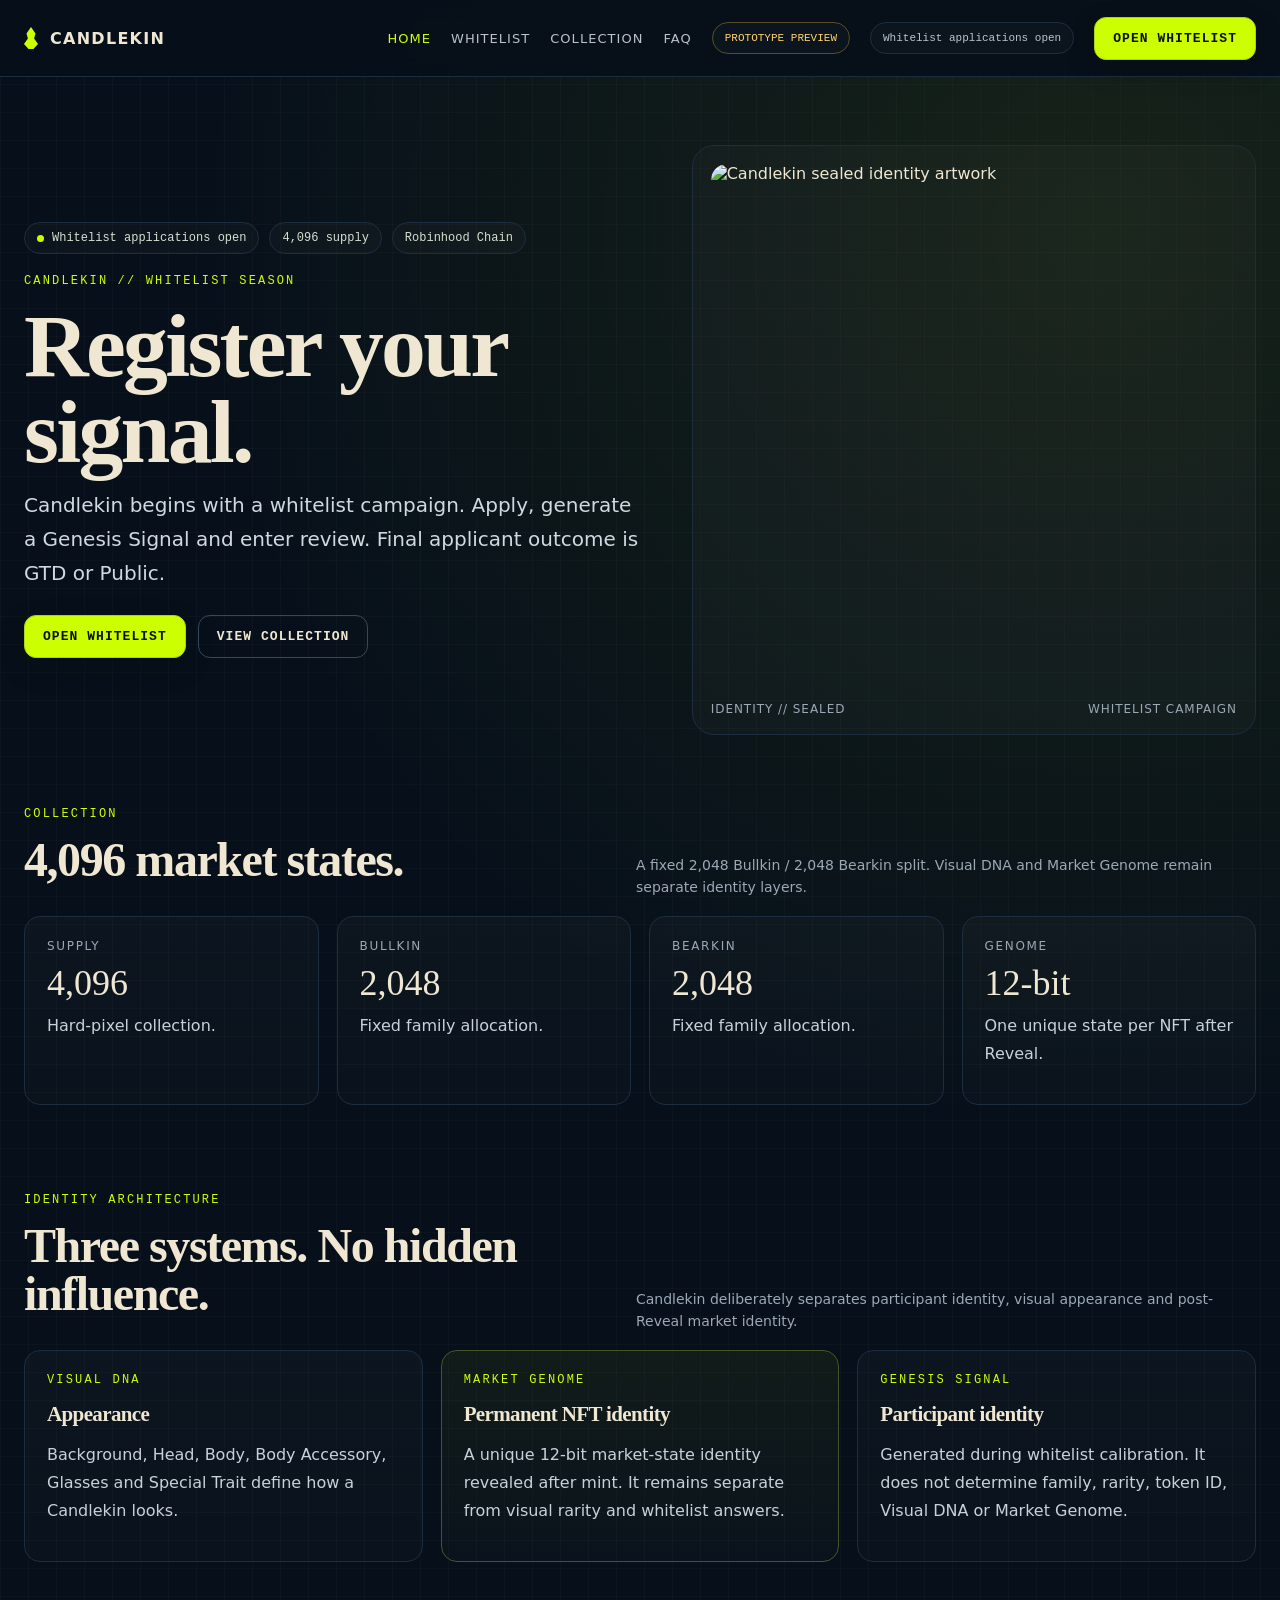
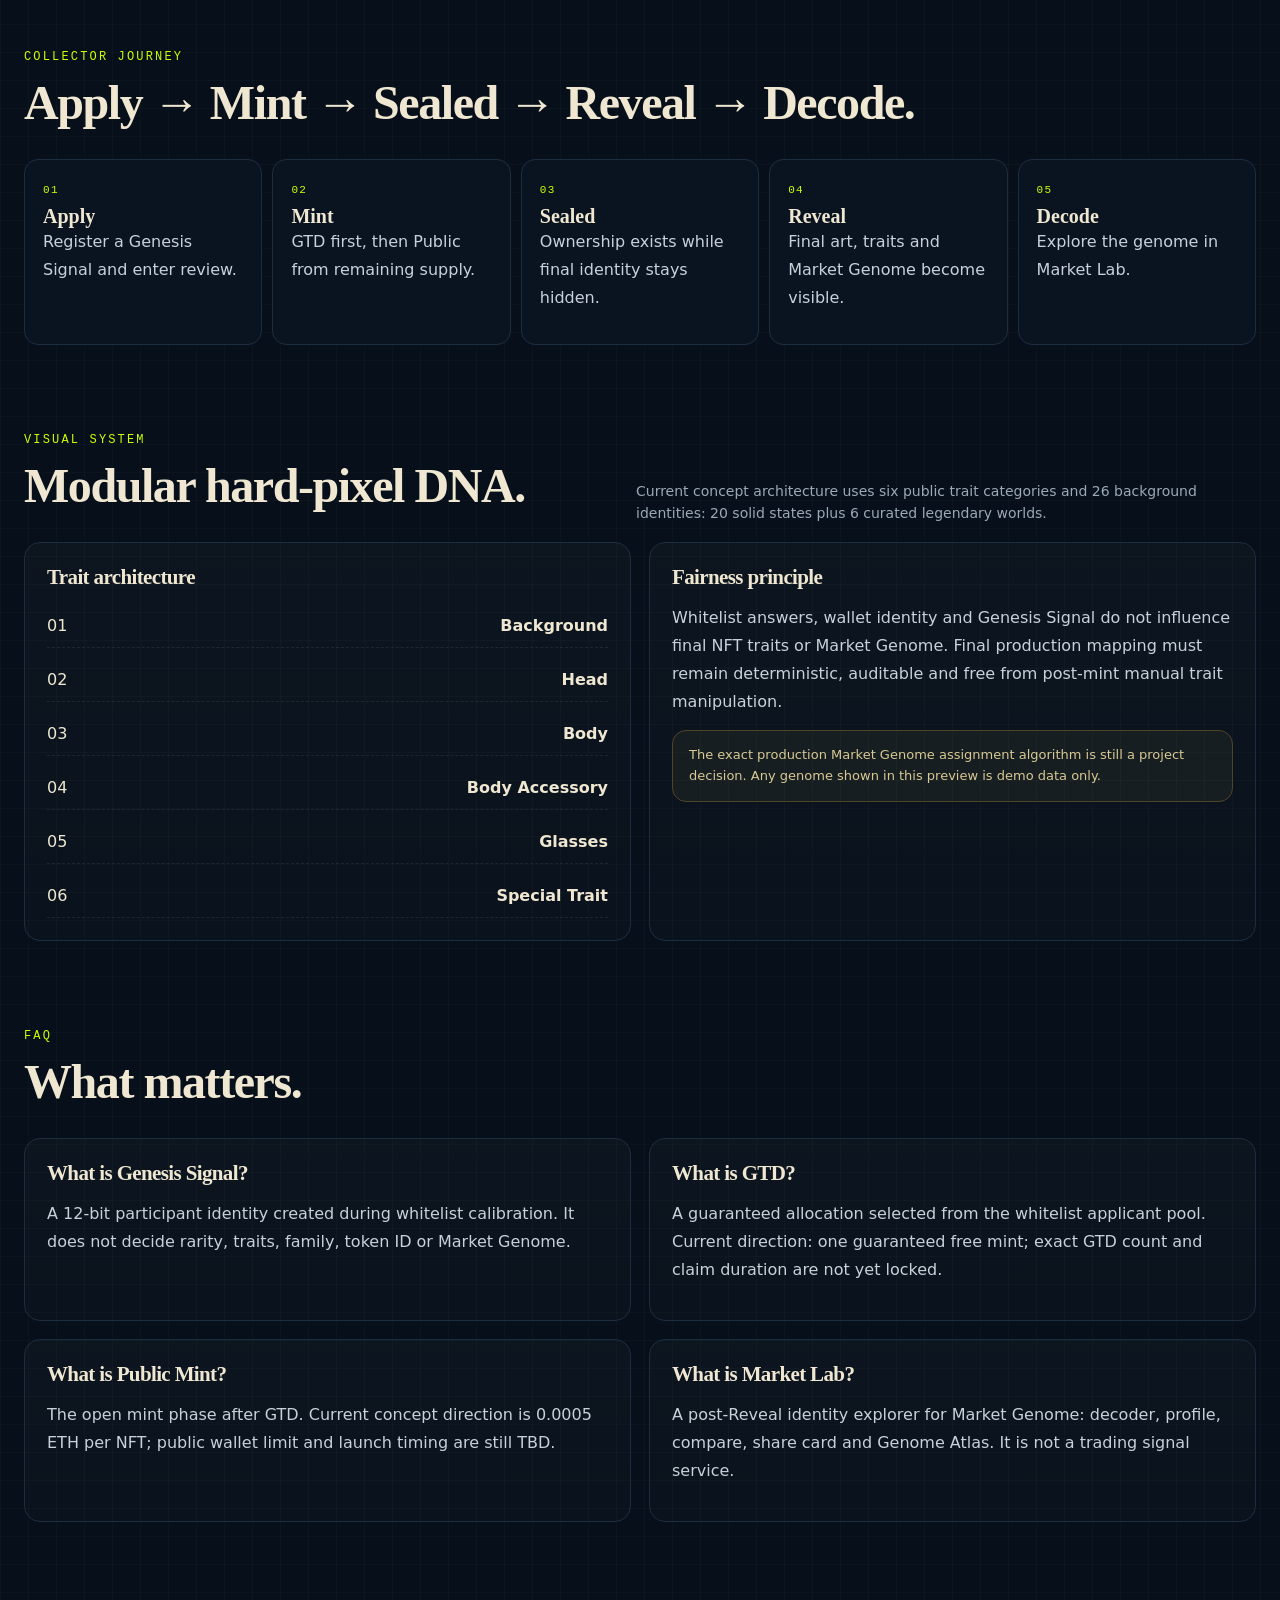
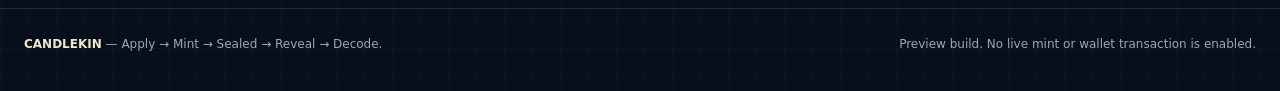
==== commit fbc9c158: "revert: restore previous preview layout" ====
--- a/index.html
+++ b/index.html
@@ -1,125 +1,97 @@
 <!doctype html>
 <html lang="en">
 <head>
-<meta charset="utf-8" />
-<meta name="viewport" content="width=device-width,initial-scale=1" />
-<meta name="robots" content="noindex,nofollow" />
-<meta name="theme-color" content="#050b10" />
-<meta name="description" content="Candlekin preview — whitelist, OpenSea drop stages, sealed reveal and Market Genome." />
-<meta property="og:title" content="Candlekin — Preview Build" />
-<meta property="og:description" content="Register your signal. GTD + FCFS whitelist. Public mint on OpenSea." />
-<meta property="og:image" content="https://res.cloudinary.com/lqk65ybn/image/upload/v1788520552/sharecard.png" />
-<title>Candlekin — Preview Build</title>
-<style>
-:root{--ink:#050b10;--ink2:#091119;--paper:#eee8d7;--lime:#caff00;--green:#98be13;--blue:#8396a4;--line:#283640;--soft:#111c24;--warn:#efc96d;--bad:#ff7d73;--good:#b8ff70;--max:1440px}
-*{box-sizing:border-box}html{scroll-behavior:smooth}body{margin:0;background:var(--ink);color:var(--paper);font-family:Arial,Helvetica,sans-serif;overflow-x:hidden;background-image:linear-gradient(rgba(255,255,255,.018) 1px,transparent 1px),linear-gradient(90deg,rgba(255,255,255,.018) 1px,transparent 1px);background-size:36px 36px}
-body:before{content:"";position:fixed;inset:0;pointer-events:none;z-index:100;background:repeating-linear-gradient(0deg,rgba(255,255,255,.012) 0 1px,transparent 1px 4px);mix-blend-mode:screen;opacity:.35}
-button,input,textarea,select{font:inherit}button{cursor:pointer}button:focus-visible,input:focus-visible,textarea:focus-visible,select:focus-visible{outline:2px solid var(--lime);outline-offset:3px}
-.mono,.label,.nav button,.btn,.phasebox,.ticker,.stage-tag,input,textarea,select{font-family:"Courier New",Courier,monospace}.wrap{width:min(var(--max),calc(100% - 64px));margin:auto}.hidden{display:none!important}
-.topline{height:8px;background:var(--lime);border-bottom:2px solid #111}
-header{background:#060d13;border-bottom:1px solid var(--line)}.header-inner{width:min(var(--max),calc(100% - 64px));margin:auto;min-height:76px;display:grid;grid-template-columns:auto 1fr auto;align-items:center;gap:28px}.brand{display:flex;gap:11px;align-items:center;font-weight:950;letter-spacing:.08em;font-size:18px}.flame{width:12px;height:23px;background:var(--lime);clip-path:polygon(48% 0,82% 32%,70% 54%,100% 77%,64% 100%,34% 100%,0 77%,27% 53%,17% 31%)}
-.nav{justify-self:center;display:flex;gap:28px}.nav button{border:0;background:none;color:#9aa9b4;font-size:12px;letter-spacing:.12em;text-transform:uppercase;padding:9px 0;border-bottom:1px solid transparent}.nav button:hover,.nav button.active{color:var(--paper);border-color:var(--lime)}.build-mark{font:11px "Courier New",monospace;color:#778893;letter-spacing:.08em;text-transform:uppercase}.build-mark b{color:var(--lime);font-weight:400}
-.ticker{border-bottom:1px solid var(--line);overflow:hidden;white-space:nowrap;color:#071006;background:var(--lime);font-size:11px;font-weight:700;letter-spacing:.14em;text-transform:uppercase;padding:8px 0}.ticker-track{display:inline-block;min-width:100%;text-align:center;word-spacing:14px}
-.hero{padding:68px 0 86px;border-bottom:1px solid var(--line)}.hero-grid{display:grid;grid-template-columns:minmax(0,.92fr) minmax(0,1.08fr);gap:64px;align-items:center}.kicker{font:12px "Courier New",monospace;letter-spacing:.16em;color:var(--lime);text-transform:uppercase;margin-bottom:22px}.display{font-family:Arial Black,Arial,Helvetica,sans-serif;font-size:clamp(62px,8.2vw,126px);line-height:.82;letter-spacing:-.065em;text-transform:uppercase;margin:0;max-width:880px}.display .outline{-webkit-text-stroke:1px var(--paper);color:transparent}.hero-copy{max-width:700px;font-size:18px;line-height:1.55;color:#b8c3c9;margin:28px 0 0}.hero-copy strong{color:var(--paper)}
-.btnrow{display:flex;gap:10px;flex-wrap:wrap;margin-top:32px}.btn{border:1px solid var(--paper);background:transparent;color:var(--paper);padding:13px 17px;text-transform:uppercase;letter-spacing:.1em;font-size:12px;font-weight:700;box-shadow:4px 4px 0 #18242c;clip-path:polygon(0 0,calc(100% - 8px) 0,100% 8px,100% 100%,8px 100%,0 calc(100% - 8px))}.btn.primary{background:var(--lime);border-color:var(--lime);color:#071006;box-shadow:4px 4px 0 #496000}.btn:hover{transform:translate(1px,1px);box-shadow:2px 2px 0 #18242c}.btn:disabled{opacity:.42;cursor:not-allowed;transform:none}.btn.text{clip-path:none;box-shadow:none;border:0;border-bottom:1px solid #4b5b66;padding:9px 0;color:#aebbc3}.btn.text:hover{color:var(--lime);transform:none}.btn.bad{border-color:#71433e;color:#ff9f96}
-.artframe{position:relative;border:1px solid #41505b;padding:11px;background:#071017;box-shadow:9px 9px 0 #101920}.artframe:before,.artframe:after{content:"";position:absolute;width:13px;height:13px;background:var(--lime);z-index:2}.artframe:before{left:-4px;top:-4px}.artframe:after{right:-4px;bottom:-4px}.artframe img{display:block;width:100%;aspect-ratio:1/1;object-fit:cover;image-rendering:auto}.artnote{display:flex;justify-content:space-between;gap:12px;margin-top:10px;font:10px "Courier New",monospace;color:#71838f;text-transform:uppercase;letter-spacing:.11em}
-.section{padding:76px 0;border-bottom:1px solid var(--line)}.section-head{display:grid;grid-template-columns:.8fr 1.2fr;gap:40px;margin-bottom:44px;align-items:end}.section-no{font:11px "Courier New",monospace;color:var(--lime);letter-spacing:.14em;margin-bottom:12px}.section h2{font-family:Arial Black,Arial,sans-serif;text-transform:uppercase;font-size:clamp(38px,5vw,68px);line-height:.92;letter-spacing:-.05em;margin:0}.section-intro{font-size:16px;line-height:1.65;color:#9eafb9;max-width:680px;justify-self:end}.section-intro strong{color:var(--paper)}
-.stats{display:grid;grid-template-columns:repeat(4,1fr);border-top:1px solid #50606a;border-bottom:1px solid #50606a}.stat{padding:22px 18px 25px;border-right:1px solid #263641}.stat:last-child{border-right:0}.stat small{display:block;font:10px "Courier New",monospace;color:#718590;text-transform:uppercase;letter-spacing:.14em}.stat b{display:block;font-family:Arial Black,Arial,sans-serif;font-size:40px;letter-spacing:-.045em;margin-top:8px}.stat em{font-style:normal;color:var(--lime);font:11px "Courier New",monospace}
-.stage-track{display:grid;grid-template-columns:repeat(3,1fr);gap:1px;background:#31414b;border:1px solid #31414b}.stage{background:#071017;min-height:260px;padding:28px;position:relative}.stage:before{content:attr(data-n);position:absolute;right:18px;top:12px;color:#1f323d;font-family:Arial Black,Arial,sans-serif;font-size:64px}.stage-tag{font-size:10px;color:var(--lime);letter-spacing:.13em;text-transform:uppercase}.stage h3{font-family:Arial Black,Arial,sans-serif;font-size:34px;text-transform:uppercase;letter-spacing:-.04em;margin:42px 0 12px}.stage p{color:#92a3ad;line-height:1.55;margin:0;max-width:360px}.stage .rule{margin-top:24px;border-top:1px solid #2c3c46;padding-top:13px;font:11px "Courier New",monospace;color:#d8dfd5}.stage.active{background:#0d170c;outline:1px solid var(--lime);outline-offset:-1px}
-.split{display:grid;grid-template-columns:1.05fr .95fr;gap:1px;background:#2a3943;border:1px solid #2a3943}.panel{background:#071017;padding:32px;min-width:0}.panel-title{display:flex;justify-content:space-between;align-items:center;border-bottom:1px solid #2c3c46;padding-bottom:14px;margin-bottom:26px}.panel-title strong{font-family:Arial Black,Arial,sans-serif;text-transform:uppercase;letter-spacing:-.03em;font-size:24px}.label{display:block;font-size:10px;letter-spacing:.13em;text-transform:uppercase;color:#8da0ad;margin:0 0 7px}input,textarea,select{width:100%;background:#050c12;border:0;border-bottom:1px solid #4b5d68;color:var(--paper);padding:13px 4px;border-radius:0;font-size:14px}textarea{min-height:110px;resize:vertical}.fields{display:grid;grid-template-columns:1fr 1fr;gap:24px}.question{margin-top:34px}.question-count{font:11px "Courier New",monospace;color:var(--lime);margin-bottom:10px}.question h3{font-family:Arial Black,Arial,sans-serif;font-size:27px;line-height:1.05;margin:0 0 18px}.options{display:grid;grid-template-columns:1fr 1fr;border:1px solid #30424d}.option{border:0;border-right:1px solid #30424d;border-bottom:1px solid #30424d;background:#08121a;color:#b9c4cb;text-align:left;padding:15px 16px;min-height:54px}.option:nth-child(2n){border-right:0}.option:nth-last-child(-n+2){border-bottom:0}.option:hover{color:var(--paper);background:#0c1922}.option.active{background:var(--lime);color:#061006;font-weight:700}
-.signal{font-family:"Courier New",monospace;color:var(--lime);font-size:clamp(25px,3vw,43px);letter-spacing:.16em;word-spacing:.22em;line-height:1.2}.signal-note{color:#83949e;line-height:1.6;font-size:13px;margin-top:20px}.share-card{margin-top:28px;border-top:1px solid #334550;padding-top:24px}.share-card img{display:block;width:100%;aspect-ratio:16/9;object-fit:cover;border:1px solid #32434e}.caption-preview{margin-top:18px;border-left:2px solid var(--lime);padding:4px 0 4px 16px}.caption-preview pre{margin:0;color:#dbe1d5;font:13px/1.7 "Courier New",monospace;white-space:pre-wrap}.share-help{font-size:11px;color:#71838e;line-height:1.55;margin-top:11px}.share-actions{display:flex;gap:10px;flex-wrap:wrap;margin-top:16px}
-.response-zone{margin-top:28px;padding-top:26px;border-top:1px dashed #31434e}.success-line{margin-top:18px;border-left:3px solid var(--good);padding:10px 15px;color:#cfeac2;background:#0b160b;font:12px "Courier New",monospace}.error-line{margin-top:18px;border-left:3px solid var(--bad);padding:10px 15px;color:#f1b1aa;background:#180d0c;font:12px "Courier New",monospace}
-.checker{max-width:840px}.checker-result{margin-top:26px;border-top:1px solid #42535d;padding-top:28px}.tier{font-family:Arial Black,Arial,sans-serif;font-size:clamp(48px,7vw,90px);line-height:.9;letter-spacing:-.06em;text-transform:uppercase}.tier.gtd{color:var(--lime)}.tier.fcfs{color:var(--paper)}.tier.none{color:#667983}.tier-copy{max-width:560px;color:#9dafb9;line-height:1.6;margin-top:18px}.mini-list{margin-top:24px;border-top:1px solid #2b3b45}.mini-row{display:flex;justify-content:space-between;gap:20px;padding:12px 0;border-bottom:1px solid #1d2c35;font:12px "Courier New",monospace}.mini-row span{color:#758994}.mini-row strong{font-weight:400;text-align:right}
-.mint-callout{display:grid;grid-template-columns:1fr auto;gap:40px;align-items:end;border-top:1px solid #53616a;border-bottom:1px solid #53616a;padding:34px 0}.mint-callout h3{font-family:Arial Black,Arial,sans-serif;text-transform:uppercase;font-size:clamp(44px,6vw,84px);line-height:.88;letter-spacing:-.06em;margin:0}.mint-callout p{color:#91a4ae;line-height:1.55;max-width:640px;margin:18px 0 0}.stage-meta{display:flex;gap:30px;flex-wrap:wrap;margin:26px 0}.meta-unit small{display:block;font:10px "Courier New",monospace;color:#71838e;text-transform:uppercase;letter-spacing:.12em}.meta-unit b{display:block;margin-top:5px;font:15px "Courier New",monospace;color:var(--paper);font-weight:400}
-.collection-grid{display:grid;grid-template-columns:repeat(3,1fr);gap:18px}.nft{border-top:1px solid #50606a;padding-top:12px}.nft img{width:100%;display:block;aspect-ratio:1/1;object-fit:cover}.nft h3{font-family:Arial Black,Arial,sans-serif;font-size:24px;margin:12px 0 4px}.nft p{font:11px "Courier New",monospace;color:#80919b;margin:0}
-.faq{display:grid;grid-template-columns:repeat(2,1fr);gap:0;border-top:1px solid #344650}.faq-item{padding:26px 26px 30px 0;border-bottom:1px solid #344650}.faq-item:nth-child(odd){border-right:1px solid #344650}.faq-item:nth-child(even){padding-left:26px}.faq-item h3{font-family:Arial Black,Arial,sans-serif;text-transform:uppercase;font-size:20px;margin:0 0 10px}.faq-item p{color:#8fa1ab;line-height:1.6;margin:0}
-.admin-table{width:100%;border-collapse:collapse;font:11px "Courier New",monospace}.admin-table th,.admin-table td{padding:11px 8px;border-bottom:1px solid #253640;text-align:left}.admin-table th{color:#7f929e;font-weight:400;text-transform:uppercase}.admin-actions{display:flex;gap:6px}.admin-actions button{font:10px "Courier New",monospace;background:none;border:1px solid #3b4d57;color:#b9c4ca;padding:5px 7px}.admin-actions button.on{background:var(--lime);color:#071006;border-color:var(--lime)}
-.footer{padding:34px 0 120px}.footer-grid{display:flex;justify-content:space-between;gap:30px;color:#627680;font:10px "Courier New",monospace;letter-spacing:.09em;text-transform:uppercase}.footer-grid b{color:#a7b5bd;font-weight:400}
-.phasebox{position:fixed;right:14px;bottom:14px;z-index:90;width:330px;background:#050c12;border:1px solid #51616a;box-shadow:6px 6px 0 #101920}.phasehead{padding:11px 13px;border-bottom:1px solid #293b45;display:flex;justify-content:space-between;align-items:center;color:var(--lime);font-size:11px;letter-spacing:.1em;text-transform:uppercase;cursor:pointer}.phasebody{padding:13px}.phasebody select{font-size:11px;padding:10px 2px}.phasehelp{font-size:10px;color:#72858f;line-height:1.55;margin-top:10px}.stage-status{margin-top:10px;font-size:10px;color:#d4decf}.stage-status b{color:var(--lime);font-weight:400}
-@media(max-width:1050px){.hero-grid,.section-head,.split{grid-template-columns:1fr}.section-intro{justify-self:start}.stage-track{grid-template-columns:1fr}.stage{min-height:210px}.stats{grid-template-columns:1fr 1fr}.stat:nth-child(2){border-right:0}.stat:nth-child(-n+2){border-bottom:1px solid #263641}.collection-grid{grid-template-columns:1fr 1fr}.mint-callout{grid-template-columns:1fr}.display{font-size:clamp(56px,12vw,110px)}}
-@media(max-width:720px){.wrap,.header-inner{width:min(100% - 28px,var(--max))}.header-inner{grid-template-columns:auto 1fr;gap:12px;padding:14px 0}.nav{grid-column:1/-1;justify-self:start;gap:18px;overflow:auto;width:100%}.build-mark{justify-self:end}.hero{padding:46px 0 60px}.hero-grid{gap:36px}.display{font-size:54px}.hero-copy{font-size:16px}.section{padding:55px 0}.stats,.fields,.options,.collection-grid,.faq{grid-template-columns:1fr}.stat{border-right:0;border-bottom:1px solid #263641!important}.stat:last-child{border-bottom:0!important}.option{border-right:0!important;border-bottom:1px solid #30424d!important}.option:last-child{border-bottom:0!important}.faq-item{border-right:0!important;padding:22px 0!important}.panel{padding:23px 18px}.phasebox{width:min(330px,calc(100vw - 28px))}.signal{letter-spacing:.1em}.share-actions .btn{flex:1 1 auto}.footer-grid{flex-direction:column}.artframe{box-shadow:5px 5px 0 #101920}}
-</style>
+  <meta charset="utf-8" />
+  <meta name="viewport" content="width=device-width,initial-scale=1" />
+  <meta name="robots" content="noindex,nofollow" />
+  <meta name="theme-color" content="#07101a" />
+  <meta name="description" content="Candlekin production preview — 4,096 hard-pixel market-state characters on Robinhood Chain." />
+  <meta property="og:title" content="Candlekin — Production Preview" />
+  <meta property="og:description" content="Apply → Mint → Sealed → Reveal → Decode." />
+  <meta property="og:image" content="https://res.cloudinary.com/lqk65ybn/image/upload/v1788090258/ChatGPT_Image_Aug_24_2026_11_44_38_AM.png" />
+  <title>Candlekin — Production Preview</title>
+  <style>
+    :root{--bg:#07101a;--bg2:#0b1521;--panel:#0d1826;--line:#1d2d40;--text:#efe7d1;--muted:#9ba8b6;--lime:#ccff00;--lime2:#b6e91b;--good:#8dff7c;--warn:#ffd36b;--bad:#ff7c7c;--radius:16px;--wrap:min(1380px,calc(100% - 48px));--shadow:0 10px 28px rgba(0,0,0,.18)}
+    *{box-sizing:border-box}html{scroll-behavior:smooth}body{margin:0;color:var(--text);font-family:Inter,ui-sans-serif,system-ui,-apple-system,Segoe UI,Roboto,Helvetica,Arial,sans-serif;background:linear-gradient(180deg,rgba(255,255,255,.018) 1px,transparent 1px),linear-gradient(90deg,rgba(255,255,255,.018) 1px,transparent 1px),radial-gradient(circle at 86% 7%,rgba(204,255,0,.08),transparent 28%),#07101a;background-size:28px 28px,28px 28px,auto,auto;overflow-x:hidden}
+    button,input,textarea,select{font:inherit}button:focus-visible,input:focus-visible,textarea:focus-visible,select:focus-visible{outline:2px solid var(--lime);outline-offset:3px}
+    h1,h2,h3{font-family:Georgia,"Times New Roman",serif;letter-spacing:-.03em;margin:0 0 14px}h1{font-size:clamp(50px,7vw,94px);line-height:.95}h2{font-size:clamp(30px,4vw,48px);line-height:1}h3{font-size:21px}p{margin:0 0 14px;color:#c8d1da;line-height:1.75}
+    .mono,.btn,.chip,.eyebrow,.status-pill,.preview-pill,input,textarea,select,table{font-family:ui-monospace,SFMono-Regular,Menlo,Consolas,monospace}.wrap{width:var(--wrap);margin:0 auto}.muted{color:var(--muted)}.hidden{display:none!important}.eyebrow{font-size:12px;letter-spacing:.18em;text-transform:uppercase;color:var(--lime);margin-bottom:15px}.lead{font-size:20px;line-height:1.72;max-width:760px;color:#d0d8e0}
+    .header{position:sticky;top:0;z-index:50;background:rgba(7,16,26,.91);backdrop-filter:blur(12px);border-bottom:1px solid var(--line)}.header-inner{width:var(--wrap);margin:0 auto;min-height:76px;display:flex;align-items:center;gap:20px}.brand{display:flex;align-items:center;gap:12px;font-weight:800;letter-spacing:.08em;white-space:nowrap}.flame{width:14px;height:22px;background:var(--lime);clip-path:polygon(50% 0,82% 30%,72% 52%,100% 77%,67% 100%,33% 100%,0 77%,28% 52%,18% 30%)}
+    .nav{margin-left:auto;display:flex;align-items:center;gap:20px;flex-wrap:wrap}.nav button{background:none;border:0;color:#b8c3ce;padding:8px 0;cursor:pointer;font-size:13px;letter-spacing:.08em;text-transform:uppercase}.nav button:hover,.nav button.active{color:var(--lime)}.status-pill,.preview-pill{border:1px solid var(--line);background:rgba(255,255,255,.02);border-radius:999px;padding:9px 12px;font-size:11px;color:#bac5d0;white-space:nowrap}.preview-pill{color:var(--warn);border-color:#594d27}
+    .btn{appearance:none;border:1px solid #afd021;background:var(--lime);color:#091117;border-radius:12px;padding:13px 18px;font-size:13px;letter-spacing:.08em;text-transform:uppercase;font-weight:700;cursor:pointer;box-shadow:var(--shadow)}.btn.secondary{background:transparent;color:var(--text);border-color:#33495f;box-shadow:none}.btn.ghost{background:transparent;color:var(--lime);border-color:#3e5548;box-shadow:none}.btn.small{padding:9px 12px;font-size:12px}.btn:disabled{opacity:.42;cursor:not-allowed}.btn.inline{box-shadow:none}
+    section{padding:30px 0 58px}.hero{padding:68px 0 42px}.hero-grid{display:grid;grid-template-columns:1.05fr .95fr;gap:44px;align-items:center}.chips{display:flex;gap:10px;flex-wrap:wrap;margin-bottom:20px}.chip{display:inline-flex;align-items:center;gap:8px;border:1px solid var(--line);background:rgba(255,255,255,.02);border-radius:999px;padding:8px 12px;font-size:12px;color:#d7dfd1}.dot{width:7px;height:7px;background:var(--lime);border-radius:999px}.actions{display:flex;gap:12px;flex-wrap:wrap;margin-top:24px}
+    .art-box,.hero-art{background:rgba(255,255,255,.02);border:1px solid var(--line);border-radius:22px;padding:18px}.hero-art img,.art-box img{display:block;width:100%;aspect-ratio:1/1;object-fit:cover;border-radius:16px}.caption{display:flex;justify-content:space-between;gap:12px;margin-top:12px;color:var(--muted);font-size:12px;letter-spacing:.08em;text-transform:uppercase}
+    .section-head{display:flex;justify-content:space-between;align-items:flex-end;gap:18px;margin-bottom:18px}.subtle{max-width:620px;color:var(--muted);font-size:14px;line-height:1.6}.grid-4{display:grid;grid-template-columns:repeat(4,1fr);gap:18px}.grid-3{display:grid;grid-template-columns:repeat(3,1fr);gap:18px}.grid-2{display:grid;grid-template-columns:repeat(2,1fr);gap:18px}.status-grid{display:grid;grid-template-columns:1.08fr .92fr;gap:18px}.mint-grid{display:grid;grid-template-columns:1.08fr .92fr;gap:18px}.card{background:linear-gradient(180deg,rgba(255,255,255,.025),rgba(255,255,255,.01));border:1px solid var(--line);border-radius:var(--radius);padding:22px;min-width:0}.card.highlight{border-color:#425729;background:linear-gradient(180deg,rgba(204,255,0,.05),rgba(255,255,255,.01))}.stat .label{font-size:12px;letter-spacing:.14em;text-transform:uppercase;color:var(--muted);margin-bottom:9px}.stat .value{font-family:Georgia,"Times New Roman",serif;font-size:36px;margin-bottom:8px}.journey{display:grid;grid-template-columns:repeat(5,1fr);gap:10px}.journey-step{padding:18px;border:1px solid var(--line);border-radius:14px;background:#0a1420}.journey-step strong{display:block;margin-top:8px;font-family:Georgia,"Times New Roman",serif;font-size:20px}.journey-step span{color:var(--lime);font:11px ui-monospace,SFMono-Regular,Menlo,Consolas,monospace;letter-spacing:.12em}
+    label{display:block;color:#9fb0c0;font-size:12px;letter-spacing:.12em;text-transform:uppercase;margin:0 0 8px}.form-grid{display:grid;grid-template-columns:repeat(2,1fr);gap:16px}input,textarea,select{width:100%;background:var(--bg2);color:var(--text);border:1px solid #2c4157;border-radius:12px;padding:14px;font-size:14px}textarea{min-height:120px;resize:vertical}.question{margin-top:20px}.options{display:grid;grid-template-columns:repeat(2,1fr);gap:12px;margin-top:10px}.option{background:var(--bg2);border:1px solid #2c4157;border-radius:12px;padding:14px;color:#d9e1e8;text-align:left;cursor:pointer}.option.active{border-color:#8dac24;background:rgba(204,255,0,.08)}.bitline{font-size:27px;letter-spacing:.2em;color:var(--lime2);overflow-wrap:anywhere}.share-card{background:#08121d;border:1px solid var(--line);border-radius:18px;padding:18px}.share-visual{position:relative;width:100%;aspect-ratio:16/9;overflow:hidden;border-radius:14px;background:#040912;border:1px solid #22364a}.share-visual img{display:block;width:100%;height:100%;object-fit:cover}.share-signal-overlay{position:absolute;left:56%;top:79.5%;width:40%;text-align:center;color:#d7ff18;font:700 clamp(12px,1.35vw,20px)/1 ui-monospace,SFMono-Regular,Menlo,Consolas,monospace;letter-spacing:.09em;text-shadow:0 2px 0 #08120b,0 0 10px rgba(204,255,0,.45);white-space:nowrap}.share-caption-preview{margin-top:18px;padding:16px 18px;border:1px solid #263a4e;border-radius:13px;background:#09131e}.share-caption-preview pre{margin:10px 0 0;white-space:pre-wrap;color:#e4e9ee;font:14px/1.7 ui-monospace,SFMono-Regular,Menlo,Consolas,monospace}.share-help{margin-top:12px;color:var(--muted);font-size:12px;line-height:1.55}.tiny{font-size:12px;letter-spacing:.13em;text-transform:uppercase;color:var(--muted)}.notice{border:1px solid #4f4427;background:rgba(255,211,107,.05);color:#d8c995;border-radius:14px;padding:14px 16px;font-size:13px;line-height:1.6}.success{border-color:#3d603a;background:rgba(141,255,124,.05);color:#c8e8c4}
+    .result-badge{display:inline-flex;border:1px solid var(--line);border-radius:999px;padding:8px 12px;font-size:12px;letter-spacing:.11em;text-transform:uppercase}.result-badge.gtd{color:var(--lime);border-color:#4b5d21}.result-badge.public{color:#e1e6ec}.result-badge.none{color:var(--warn);border-color:#594d27}.checker-result{display:none;margin-top:18px}.checker-result.active{display:block}.list{display:grid;gap:10px}.list-row{display:flex;justify-content:space-between;gap:12px;padding:12px 0;border-bottom:1px dashed rgba(255,255,255,.08)}
+    .matrix-shell{padding:14px;border:1px solid #25384d;border-radius:14px;background:#0a1420;overflow:hidden}.matrix{display:grid;grid-template-columns:repeat(64,1fr);gap:1px}.cell{aspect-ratio:1/1;background:#122236;border-radius:1px}.cell.lit{background:var(--lime)}.cell.mine{background:#efe7d1}.supply-meter{height:12px;border:1px solid #273a4f;background:#0a1420;border-radius:999px;overflow:hidden}.supply-meter span{display:block;height:100%;background:var(--lime)}
+    .qty{display:flex;align-items:center;gap:12px}.qty button{width:42px;height:42px;border-radius:12px;border:1px solid #33495f;background:#0a1420;color:var(--text);font-size:20px;cursor:pointer}.qty-value{min-width:46px;text-align:center;font:24px Georgia,"Times New Roman",serif}.mint-side{display:grid;gap:18px;align-content:start}.mint-note{font-size:13px;color:var(--muted);line-height:1.7}.nft-grid{display:grid;grid-template-columns:repeat(3,1fr);gap:18px}.nft-card img{display:block;width:100%;aspect-ratio:1/1;object-fit:cover;border-radius:13px;margin-bottom:16px}.nft-card .token{font-family:Georgia,"Times New Roman",serif;font-size:25px}.pill{display:inline-flex;border:1px solid var(--line);border-radius:999px;padding:7px 10px;font-size:11px;text-transform:uppercase;letter-spacing:.1em;color:#bbc7d1}
+    .genome-grid{display:grid;grid-template-columns:repeat(3,1fr);gap:18px}.meter{height:10px;border:1px solid #293d52;border-radius:999px;background:#09131e;overflow:hidden;margin-top:12px}.meter span{display:block;height:100%;background:var(--lime)}.profile-word{font-family:Georgia,"Times New Roman",serif;font-size:30px}.compare-grid{display:grid;grid-template-columns:1fr auto 1fr;gap:18px;align-items:center}.vs{font:28px Georgia,"Times New Roman",serif;color:var(--lime)}
+    .table-wrap{overflow:auto;border:1px solid var(--line);border-radius:16px}table{width:100%;border-collapse:collapse;font-size:13px}th,td{padding:14px 12px;border-bottom:1px solid rgba(255,255,255,.05);text-align:left}th{background:#0a1420;color:#a6b5c3}.toolbar{display:flex;gap:12px;align-items:center;flex-wrap:wrap;margin-bottom:18px}.kpi{display:grid;grid-template-columns:repeat(5,1fr);gap:14px;margin:18px 0}.kpi .n{font:34px Georgia,"Times New Roman",serif}.good{color:var(--good)}.warn{color:var(--warn)}.bad{color:var(--bad)}
+    .phasebox{position:fixed;right:14px;bottom:14px;z-index:80;width:330px;background:#09141f;border:1px solid var(--line);border-radius:16px;box-shadow:var(--shadow)}.phasehead{display:flex;justify-content:space-between;align-items:center;padding:12px 14px;border-bottom:1px solid rgba(255,255,255,.06);cursor:pointer}.phasebody{padding:14px}.phasehelp{font-size:12px;color:var(--muted);line-height:1.6;margin-top:10px}.internal-actions{display:flex;gap:8px;margin-top:12px}.footspace{height:28px}.footer{border-top:1px solid var(--line);padding:28px 0 40px}.footer-inner{display:flex;justify-content:space-between;gap:20px;align-items:center;color:var(--muted);font-size:12px}.footer strong{color:var(--text)}
+    @media(max-width:1120px){.hero-grid,.status-grid,.mint-grid,.grid-4,.grid-3,.grid-2,.form-grid,.genome-grid{grid-template-columns:1fr 1fr}.nft-grid{grid-template-columns:repeat(2,1fr)}.kpi{grid-template-columns:repeat(3,1fr)}.journey{grid-template-columns:repeat(3,1fr)}.preview-pill{display:none}}
+    @media(max-width:760px){:root{--wrap:min(100% - 28px,980px)}.header-inner{padding:12px 0;flex-wrap:wrap;gap:12px}.brand{margin-right:auto}.status-pill{order:2;max-width:52vw;overflow:hidden;text-overflow:ellipsis}.nav{order:3;width:100%;margin-left:0;gap:16px;overflow:auto;flex-wrap:nowrap;padding-bottom:3px}.nav button{white-space:nowrap}.header .btn{padding:10px 12px}.hero{padding-top:46px}.hero-grid,.status-grid,.mint-grid,.grid-4,.grid-3,.grid-2,.form-grid,.genome-grid,.nft-grid,.journey{grid-template-columns:1fr}.options{grid-template-columns:1fr}.kpi{grid-template-columns:1fr 1fr}.compare-grid{grid-template-columns:1fr}.vs{text-align:center}.matrix{grid-template-columns:repeat(32,1fr)}h1{font-size:52px}.lead{font-size:17px}.phasebox{width:min(92vw,330px)}.section-head{align-items:flex-start;flex-direction:column}.footer-inner{align-items:flex-start;flex-direction:column}.bitline{font-size:21px;letter-spacing:.12em}.share-signal-overlay{font-size:clamp(9px,2.6vw,15px);left:55%;width:42%}}
+    @media(prefers-reduced-motion:reduce){html{scroll-behavior:auto}*{scroll-behavior:auto!important}}
+  </style>
 </head>
 <body>
-<div class="topline"></div>
-<header><div class="header-inner"><div class="brand"><span class="flame"></span><span>CANDLEKIN</span></div><nav class="nav" id="nav"></nav><div class="build-mark">preview / <b>handmade-02</b></div></div></header>
-<div class="ticker"><div class="ticker-track" id="ticker">WHITELIST OPEN // GTD + FCFS // PUBLIC LATER // 4,096 CANDLEKIN // ROBINHOOD CHAIN</div></div>
+<header class="header"><div class="header-inner"><div class="brand"><span class="flame"></span><span>CANDLEKIN</span></div><nav class="nav" id="mainNav"></nav><span class="preview-pill">PROTOTYPE PREVIEW</span><div class="status-pill" id="topStatus"></div><button class="btn" id="headerCta" type="button"></button></div></header>
 <main id="app"></main>
-<footer class="footer"><div class="wrap footer-grid"><div><b>CANDLEKIN</b> // 4,096 hard-pixel market states</div><div>Apply → Mint on OpenSea → Sealed → Reveal → Decode</div></div></footer>
-<div class="phasebox" id="phasebox"><div class="phasehead" id="phasehead"><span>Lifecycle // preview</span><span>▼</span></div><div class="phasebody" id="phasebody"><select id="phaseSelect"><option>WHITELIST_OPEN</option><option>WHITELIST_CLOSED</option><option>CURATION_ADMIN</option><option>CHECKER_OPEN</option><option>GTD_MINT</option><option>FCFS_MINT</option><option>PUBLIC_MINT</option><option>SOLD_OUT</option><option>REVEALED</option></select><div class="phasehelp" id="phasehelp"></div><div class="stage-status">Mint venue: <b>OpenSea</b></div></div></div>
+<footer class="footer"><div class="wrap footer-inner"><div><strong>CANDLEKIN</strong> — Apply → Mint → Sealed → Reveal → Decode.</div><div>Preview build. No live mint or wallet transaction is enabled.</div></div></footer>
+<div class="phasebox hidden" id="phaseBox"><div class="phasehead" id="phaseToggle"><strong class="mono" style="font-size:12px;letter-spacing:.12em;text-transform:uppercase;color:var(--lime)">Lifecycle // internal</strong><span>▾</span></div><div class="phasebody" id="phaseBody"><select id="phaseSelect" aria-label="Internal lifecycle phase"><option value="WHITELIST_OPEN">WHITELIST_OPEN</option><option value="WHITELIST_CLOSED">WHITELIST_CLOSED</option><option value="CHECKER_OPEN">CHECKER_OPEN</option><option value="GTD_MINT">GTD_MINT</option><option value="PUBLIC_MINT">PUBLIC_MINT</option><option value="SOLD_OUT">SOLD_OUT</option><option value="REVEALED">REVEALED</option><option value="CURATION_ADMIN">CURATION_ADMIN</option></select><div class="phasehelp" id="phaseHelp"></div><div class="internal-actions"><button class="btn small secondary" type="button" id="publicViewBtn">Open public view</button></div></div></div>
 <script>
 const HERO_IMG='https://res.cloudinary.com/lqk65ybn/image/upload/v1788090258/ChatGPT_Image_Aug_24_2026_11_44_38_AM.png';
-const SHARE_IMG='https://res.cloudinary.com/lqk65ybn/image/upload/v1788520552/sharecard.png';
-const OPENSEA_DROP_URL=''; // add final OpenSea drop URL when available
-const phases=['WHITELIST_OPEN','WHITELIST_CLOSED','CURATION_ADMIN','CHECKER_OPEN','GTD_MINT','FCFS_MINT','PUBLIC_MINT','SOLD_OUT','REVEALED'];
-const phaseCopy={
- WHITELIST_OPEN:'Applications are open. Final whitelist outcomes: GTD or FCFS. Public is a separate open mint stage.',
- WHITELIST_CLOSED:'Applications are locked. Curation is preparing GTD and FCFS lists.',
- CURATION_ADMIN:'Internal curation preview. Assign GTD, FCFS, or Not Selected.',
- CHECKER_OPEN:'Checker reveals GTD or FCFS eligibility. Non-selected wallets can still join Public later.',
- GTD_MINT:'OpenSea presale stage 1. GTD wallets have guaranteed allocation within the stage rules.',
- FCFS_MINT:'OpenSea presale stage 2. FCFS wallets are eligible but supply is not guaranteed.',
- PUBLIC_MINT:'OpenSea public stage. Open to everyone; no whitelist required.',
- SOLD_OUT:'Mint complete. Ownership exists while final identity remains sealed.',
- REVEALED:'Final art and Market Genome are visible. Market Lab is online.'
-};
-const state={phase:'WHITELIST_OPEN',page:'home',answers:Array(6).fill(null),q:0,form:{x:'',wallet:'',sharedUrl:'',response:''},submitted:false,copyStatus:'Copy caption',walletConnected:false,owned:[1842,2291,3807],applicants:[
-{id:'CK-1801',x:'@pixelmarc',wallet:'0xbbb...12df',signal:'0000 0000 0000',decision:'GTD'},
-{id:'CK-1802',x:'@chainlena',wallet:'0xccc...7ad1',signal:'0001 0011 1101',decision:'FCFS'},
-{id:'CK-1803',x:'@bulltape',wallet:'0xddd...8be1',signal:'0010 0111 1010',decision:''},
-{id:'CK-1804',x:'@0xsignal',wallet:'0xeee...e011',signal:'0011 1011 0111',decision:'FCFS'}]};
-const qs=[
-['When the market accelerates, what do you trust first?',['Momentum','Structure','Volume','Confirmation']],
-['A signal appears before the crowd reacts. What is your instinct?',['Observe','Enter Early','Wait For Confirmation','Ignore The Noise']],
-['Which market state feels most natural to read?',['Trending','Volatile','Compressed','Reversing']],
-['When two signals conflict, what matters most?',['Patience','Conviction','Risk Control','Adaptability']],
-['Which type of move catches your attention first?',['Breakout','Reversal','Acceleration','Range Expansion']],
-['What defines a strong market signal to you?',['Timing','Clarity','Persistence','Alignment']]
-];
-const checkerDB={
-'0x1111111111111111111111111111111111111111':'GTD',
-'0x2222222222222222222222222222222222222222':'FCFS'
-};
-function safeSignal(){const pairs=state.answers.map(a=>a===null?'00':['00','01','10','11'][a]).join('');return pairs.replace(/(.{4})(.{4})(.{4})/,'$1 $2 $3')}
+const SHARE_CARD_IMG='https://res.cloudinary.com/lqk65ybn/image/upload/v1788520552/sharecard.png';
+const params=new URLSearchParams(location.search);
+const internalMode=params.get('internal')==='1'||['localhost','127.0.0.1'].includes(location.hostname);
+const validPhases=['WHITELIST_OPEN','WHITELIST_CLOSED','CHECKER_OPEN','GTD_MINT','PUBLIC_MINT','SOLD_OUT','REVEALED','CURATION_ADMIN'];
+const requestedPhase=params.get('phase');
+const initialPhase=internalMode&&validPhases.includes(requestedPhase)?requestedPhase:'WHITELIST_OPEN';
+const phases={WHITELIST_OPEN:{status:'Whitelist applications open',cta:'Open whitelist',help:'Public: Home + Whitelist + Collection + FAQ. Mint and Market Lab are hidden.'},WHITELIST_CLOSED:{status:'Whitelist review in progress',cta:'View status',help:'Applications are closed. Public waits for allocation checker.'},CHECKER_OPEN:{status:'Allocation checker open',cta:'Check allocation',help:'Checker is the primary public action. Unknown wallets return Not Found in preview.'},GTD_MINT:{status:'GTD mint live',cta:'Open mint',help:'GTD phase presentation only. Contract writes remain disabled in this preview.'},PUBLIC_MINT:{status:'Public mint live',cta:'Open mint',help:'Public mint presentation only. Current concept price is 0.0005 ETH; contract writes remain disabled.'},SOLD_OUT:{status:'Sold out // pre-reveal',cta:'View collection',help:'Mint is complete. Owned Candlekin remain sealed until reveal.'},REVEALED:{status:'Reveal live',cta:'Open Market Lab',help:'Final art, traits and Market Genome presentation becomes visible.'},CURATION_ADMIN:{status:'Internal curation preview',cta:'Admin',help:'Internal UI mock only. This route is never exposed from the public navigation.'}};
+const demoOwned={1842:{family:'Bearkin',bits:'1010 0110 1101'},2291:{family:'Bullkin',bits:'0011 1100 1001'},3807:{family:'Bearkin',bits:'1110 1001 0100'}};
+const state={phase:initialPhase,page:'home',answers:Array(6).fill(null),q:0,qty:1,walletConnected:false,owned:[1842,2291,3807],labId:1842,form:{x:'',wallet:'',sharedUrl:'',response:''},applicationSubmitted:false,copyStatus:'',shareStatus:'',applicants:[{id:'CK-01801',x:'@pixelmarc',wallet:'0xbbb...12df',signal:'0000 0000 0000',social:'PARTIAL',sybil:'MED',score:86,decision:''},{id:'CK-01802',x:'@chainlena',wallet:'0xccc...7ad1',signal:'0001 0011 1101',social:'VERIFIED',sybil:'LOW',score:72,decision:''},{id:'CK-01803',x:'@bulltape',wallet:'0xddd...8be1',signal:'0010 0111 1010',social:'VERIFIED',sybil:'LOW',score:91,decision:'GTD'},{id:'CK-01804',x:'@0xsignal',wallet:'0xeee...e011',signal:'0011 1011 0111',social:'VERIFIED',sybil:'HIGH',score:41,decision:'PUBLIC'},{id:'CK-01805',x:'@candleframe',wallet:'0xfff...aac1',signal:'0100 0110 1001',social:'VERIFIED',sybil:'LOW',score:77,decision:''}]};
+const qs=[['When the market accelerates, what do you trust first?',['Momentum','Structure','Volume','Confirmation']],['A signal appears before the crowd reacts. What is your instinct?',['Observe','Enter Early','Wait For Confirmation','Ignore The Noise']],['Which market state feels most natural to read?',['Trending','Volatile','Compressed','Reversing']],['When two signals conflict, what matters most?',['Patience','Conviction','Risk Control','Adaptability']],['Which type of move catches your attention first?',['Breakout','Reversal','Acceleration','Range Expansion']],['What defines a strong market signal to you?',['Timing','Clarity','Persistence','Alignment']]];
+const checkerDB={'0x1111111111111111111111111111111111111111':'GTD','0x2222222222222222222222222222222222222222':'PUBLIC','0x3333333333333333333333333333333333333333':'GTD'};
+function safeSignal(){const raw=state.answers.map(a=>a===null?'00':['00','01','10','11'][a]).join('');return raw.replace(/^(.{4})(.{4})(.{4})$/,'$1 $2 $3')}
 function shareCaption(){return `Signal registered.\n\n${safeSignal()}\n\n@Candlekin // Genesis`}
-function availablePages(){if(state.phase==='CURATION_ADMIN')return['admin'];if(state.phase==='WHITELIST_OPEN'||state.phase==='WHITELIST_CLOSED')return['home','whitelist','collection','faq'];if(state.phase==='CHECKER_OPEN')return['home','checker','collection','faq'];if(['GTD_MINT','FCFS_MINT','PUBLIC_MINT'].includes(state.phase))return['home','mint','collection','faq'];if(state.phase==='SOLD_OUT')return['home','collection','faq'];if(state.phase==='REVEALED')return['home','collection','marketlab','faq'];return['home']}
-function renderNav(){const names={home:'Home',whitelist:'Whitelist',checker:'Checker',mint:'OpenSea Mint',collection:'Collection',marketlab:'Market Lab',faq:'FAQ',admin:'Curation'};nav.innerHTML=availablePages().map(p=>`<button class="${state.page===p?'active':''}" onclick="setPage('${p}')">${names[p]}</button>`).join('')}
-function setPage(p){if(!availablePages().includes(p))return;state.page=p;render();scrollTo({top:0,behavior:'smooth'})}
-function stageLabel(){return state.phase.replaceAll('_',' ')}
-function hero(){let title='Register your<br><span class="outline">signal.</span>',copy='<strong>Whitelist is open.</strong> Apply once. Curated wallets are assigned GTD or FCFS. Public mint happens later as a separate OpenSea stage.';let cta=`<button class="btn primary" onclick="setPage('whitelist')">Open whitelist →</button>`;
-if(state.phase==='WHITELIST_CLOSED'){title='Signal intake<br><span class="outline">closed.</span>';copy='<strong>Applications are locked.</strong> Curation is separating GTD and FCFS wallets before the checker opens.';cta=''}
-if(state.phase==='CHECKER_OPEN'){title='Find your<br><span class="outline">tier.</span>';copy='<strong>GTD or FCFS.</strong> If you were not selected for presale, Public still opens later to everyone.';cta=`<button class="btn primary" onclick="setPage('checker')">Check wallet →</button>`}
-if(state.phase==='GTD_MINT'){title='GTD is<br><span class="outline">live.</span>';copy='<strong>OpenSea presale #1.</strong> Guaranteed wallets mint during the GTD window under the final stage allocation rules.';cta=`<button class="btn primary" onclick="setPage('mint')">Open mint info →</button>`}
-if(state.phase==='FCFS_MINT'){title='FCFS is<br><span class="outline">live.</span>';copy='<strong>OpenSea presale #2.</strong> Allowlisted FCFS wallets can mint while supply remains. Eligibility is not a guarantee.';cta=`<button class="btn primary" onclick="setPage('mint')">Open mint info →</button>`}
-if(state.phase==='PUBLIC_MINT'){title='Public is<br><span class="outline">live.</span>';copy='<strong>No allowlist required.</strong> The final OpenSea stage is open to everyone while supply remains.';cta=`<button class="btn primary" onclick="setPage('mint')">Open mint info →</button>`}
-if(state.phase==='SOLD_OUT'){title='All 4,096<br><span class="outline">sealed.</span>';copy='<strong>Mint complete.</strong> Tokens are owned, but final art and Market Genome remain hidden until Reveal.';cta=`<button class="btn primary" onclick="setPage('collection')">My Candlekin →</button>`}
-if(state.phase==='REVEALED'){title='Identity<br><span class="outline">unsealed.</span>';copy='<strong>Reveal is live.</strong> Final art, traits and 12-bit Market Genome are now visible.';cta=`<button class="btn primary" onclick="setPage('marketlab')">Decode →</button>`}
-return `<section class="hero"><div class="wrap hero-grid"><div><div class="kicker">Candlekin // ${stageLabel()}</div><h1 class="display">${title}</h1><p class="hero-copy">${copy}</p><div class="btnrow">${cta}<button class="btn text" onclick="setPage('collection')">Collection</button></div></div><div class="artframe"><img src="${HERO_IMG}" alt="Candlekin sealed identity artwork"><div class="artnote"><span>identity / sealed</span><span>4096 / fixed supply</span></div></div></div></section>`}
-function overview(){return `<section class="section"><div class="wrap"><div class="section-head"><div><div class="section-no">01 / COLLECTION</div><h2>Hard pixel.<br>Hard rules.</h2></div><div class="section-intro">Candlekin is a fixed collection of <strong>4,096 market-state characters</strong>. Visual DNA controls appearance. Market Genome becomes the permanent post-Reveal identity. Whitelist answers never determine the NFT you receive.</div></div><div class="stats"><div class="stat"><small>Supply</small><b>4,096</b><em>fixed</em></div><div class="stat"><small>Bullkin</small><b>2,048</b><em>50%</em></div><div class="stat"><small>Bearkin</small><b>2,048</b><em>50%</em></div><div class="stat"><small>Genome</small><b>12-bit</b><em>post reveal</em></div></div></div></section>`}
-function launchTrack(){const act=state.phase;return `<section class="section"><div class="wrap"><div class="section-head"><div><div class="section-no">02 / OPENSea DROP</div><h2>Three mint<br>stages.</h2></div><div class="section-intro">Whitelist curation produces only <strong>GTD or FCFS</strong>. Public is not a whitelist result — it is the final OpenSea stage, open to everyone.</div></div><div class="stage-track"><div class="stage ${act==='GTD_MINT'?'active':''}" data-n="01"><div class="stage-tag">Presale / Allowlist</div><h3>GTD</h3><p>Selected whitelist wallets. Guaranteed allocation during the GTD window, subject to the final per-wallet rule.</p><div class="rule">CURRENT // 1 guaranteed mint · price direction: free</div></div><div class="stage ${act==='FCFS_MINT'?'active':''}" data-n="02"><div class="stage-tag">Presale / Allowlist</div><h3>FCFS</h3><p>Selected whitelist wallets. Early access after GTD, but supply is first-come-first-served and not guaranteed.</p><div class="rule">PRICE + WALLET LIMIT // TBD</div></div><div class="stage ${act==='PUBLIC_MINT'?'active':''}" data-n="03"><div class="stage-tag">Public / No allowlist</div><h3>Public</h3><p>Final OpenSea stage. Anyone can mint while remaining supply lasts. No whitelist application is required.</p><div class="rule">CURRENT PRICE DIRECTION // 0.0005 ETH</div></div></div></div></section>`}
-function whitelistPage(){if(state.phase==='WHITELIST_CLOSED')return `${hero()}<section class="section"><div class="wrap"><div class="section-head"><div><div class="section-no">WL / CLOSED</div><h2>Review in<br>progress.</h2></div><div class="section-intro">No new application can be submitted. Existing entries are being curated into <strong>GTD</strong>, <strong>FCFS</strong>, or not selected for presale.</div></div></div></section>`;
-const all=state.answers.every(a=>a!==null),done=state.q>=6&&all,q=qs[Math.min(state.q,5)];return `${hero()}<section class="section"><div class="wrap"><div class="section-head"><div><div class="section-no">WL / APPLICATION</div><h2>One wallet.<br>One signal.</h2></div><div class="section-intro">Six calibration questions create a 12-bit Genesis Signal. It is participant identity only. <strong>It does not influence GTD/FCFS selection or NFT outcome.</strong></div></div><div class="split"><div class="panel"><div class="panel-title"><strong>Application</strong><span class="stage-tag">01—06</span></div><div class="fields"><div><label class="label">X username</label><input value="${esc(state.form.x)}" oninput="field('x',this.value)" placeholder="@username"></div><div><label class="label">EVM wallet</label><input value="${esc(state.form.wallet)}" oninput="field('wallet',this.value)" placeholder="0x..."></div></div><div class="question"><div class="question-count">QUESTION ${Math.min(state.q+1,6)} / 6</div><h3>${q[0]}</h3><div class="options">${q[1].map((o,i)=>`<button class="option ${state.answers[state.q]===i?'active':''}" onclick="pick(${state.q},${i})">${o}</button>`).join('')}</div><div class="btnrow"><button class="btn text" ${state.q===0?'disabled':''} onclick="prevQ()">← Previous</button>${state.q<5?`<button class="btn primary" ${state.answers[state.q]===null?'disabled':''} onclick="nextQ()">Next →</button>`:`<button class="btn primary" ${state.answers[5]===null?'disabled':''} onclick="finishSignal()">Generate signal →</button>`}</div></div></div><div class="panel"><div class="panel-title"><strong>Genesis Signal</strong><span class="stage-tag">participant ID</span></div><div class="signal">${safeSignal()}</div><div class="signal-note">No rarity logic. No family logic. No Market Genome logic. The signal belongs to the applicant, not the NFT.</div>${done?shareBlock():`<div style="height:160px;display:flex;align-items:end;color:#526670;font:11px 'Courier New',monospace">COMPLETE ALL 6 QUESTIONS TO REGISTER SIGNAL.</div>`}</div></div></div></section>`}
-function shareBlock(){return `<div class="share-card"><img src="${SHARE_IMG}" alt="Candlekin Genesis share card"><div class="caption-preview"><span class="label">X caption / personalized</span><pre>${esc(shareCaption())}</pre></div><div class="share-actions"><button class="btn primary" onclick="shareX()">Share on X →</button><button class="btn" onclick="copyCaption()">${state.copyStatus}</button><button class="btn text" onclick="copyImage()">Copy image</button></div><div class="share-help">The artwork stays universal and lightweight. Only the caption changes with your Genesis Signal. On supported devices, Share on X uses the native share sheet with the image file attached; desktop fallback copies the image and opens the X composer.</div><div class="response-zone"><label class="label">Shared post URL</label><input value="${esc(state.form.sharedUrl)}" oninput="field('sharedUrl',this.value)" placeholder="https://x.com/..."><div style="height:20px"></div><label class="label">What makes Candlekin worth holding after Reveal?</label><textarea oninput="field('response',this.value)" placeholder="Write it like a human, not a pitch deck...">${esc(state.form.response)}</textarea><div class="btnrow"><button class="btn primary" onclick="submitApplication()">Submit preview →</button></div>${state.submitted?`<div class="success-line">APPLICATION VALIDATED LOCALLY // backend still disabled in preview</div>`:''}</div></div>`}
-function checkerPage(){return `${hero()}<section class="section"><div class="wrap checker"><div class="section-no">CHECKER / PRESALE STATUS</div><h2>Wallet in.<br>Tier out.</h2><p class="section-intro" style="justify-self:start;margin:18px 0 34px">Demo addresses: 0x1111…1111 = GTD · 0x2222…2222 = FCFS. Any other valid wallet = not selected for presale, but Public remains available later.</p><label class="label">Wallet address</label><input id="checkerInput" placeholder="0x1111111111111111111111111111111111111111"><div class="btnrow"><button class="btn primary" onclick="checkWallet()">Check →</button></div><div id="checkerResult"></div></div></section>`}
-function mintPage(){const info={GTD_MINT:{name:'GTD',kind:'OpenSea Presale 01',copy:'Guaranteed allowlist window for selected GTD wallets.',price:'0 ETH / current direction',limit:'1 guaranteed / current direction'},FCFS_MINT:{name:'FCFS',kind:'OpenSea Presale 02',copy:'Allowlisted FCFS window. Eligible does not mean guaranteed; remaining supply is first-come-first-served.',price:'TBD',limit:'TBD'},PUBLIC_MINT:{name:'PUBLIC',kind:'OpenSea Public Stage',copy:'No allowlist required. Anyone can mint while remaining supply lasts.',price:'0.0005 ETH / current direction',limit:'TBD'}}[state.phase];if(!info)return hero();return `${hero()}<section class="section"><div class="wrap"><div class="mint-callout"><div><div class="section-no">MINT / ${info.kind.toUpperCase()}</div><h3>${info.name}<br>on OpenSea.</h3><p>${info.copy} Candlekin.com is the project site; the actual mint transaction is intended to happen on the OpenSea Drop page.</p><div class="stage-meta"><div class="meta-unit"><small>Price</small><b>${info.price}</b></div><div class="meta-unit"><small>Wallet rule</small><b>${info.limit}</b></div><div class="meta-unit"><small>Venue</small><b>OpenSea</b></div></div></div><div>${OPENSEA_DROP_URL?`<a class="btn primary" href="${OPENSEA_DROP_URL}" target="_blank" rel="noopener">Mint on OpenSea →</a>`:`<button class="btn primary" disabled>OpenSea URL pending</button>`}</div></div></div></section>${launchTrack()}`}
-function collectionPage(){if(!state.walletConnected)return `${hero()}<section class="section"><div class="wrap"><div class="section-head"><div><div class="section-no">MY CANDLEKIN</div><h2>Your tokens.<br>Not 4,096 calls.</h2></div><div class="section-intro">The production Collection view will focus on the connected wallet’s Candlekin instead of loading every token through raw RPC. This button is still a local UI simulation.</div></div><button class="btn primary" onclick="connectWallet()">Preview wallet state →</button></div></section>`;return `${hero()}<section class="section"><div class="wrap"><div class="section-head"><div><div class="section-no">MY CANDLEKIN / DEMO</div><h2>Three owned.</h2></div><div class="section-intro">Demo ownership only. Before Reveal every token uses sealed art; after Reveal this view exposes family, traits and Market Genome.</div></div><div class="collection-grid">${state.owned.map(id=>`<article class="nft"><img src="${HERO_IMG}" alt="Candlekin #${id}"><h3>#${String(id).padStart(4,'0')}</h3><p>${state.phase==='REVEALED'?'REVEALED // GENOME DEMO':'IDENTITY // SEALED'}</p></article>`).join('')}</div><div class="btnrow"><button class="btn text" onclick="disconnectWallet()">Disconnect preview</button></div></div></section>`}
-function marketLab(){return `${hero()}<section class="section"><div class="wrap"><div class="section-head"><div><div class="section-no">MARKET LAB / PREVIEW</div><h2>Decode,<br>don’t predict.</h2></div><div class="section-intro">Market Lab is the post-Reveal identity layer. The current 12-bit structure remains under decision lock; this page deliberately avoids presenting demo math as final production truth.</div></div><div class="stats"><div class="stat"><small>Momentum</small><b>4 bit</b><em>current</em></div><div class="stat"><small>Volatility</small><b>4 bit</b><em>current</em></div><div class="stat"><small>Conviction</small><b>4 bit</b><em>current</em></div><div class="stat"><small>States</small><b>4,096</b><em>1 / nft target</em></div></div></div></section>`}
-function faqPage(){return `<section class="section"><div class="wrap"><div class="section-head"><div><div class="section-no">FAQ / SHORT VERSION</div><h2>No pitch-deck<br>answers.</h2></div><div class="section-intro">Only the rules collectors actually need during whitelist and mint.</div></div><div class="faq"><div class="faq-item"><h3>Does Genesis Signal choose my NFT?</h3><p>No. It is participant identity only. It does not determine family, rarity, Visual DNA, token ID or Market Genome.</p></div><div class="faq-item"><h3>What can I get from whitelist?</h3><p>GTD or FCFS. GTD is guaranteed presale allocation; FCFS is presale eligibility without a guarantee.</p></div><div class="faq-item"><h3>What if I am not selected?</h3><p>You can still mint during Public if supply remains. Public is a separate OpenSea stage and requires no allowlist.</p></div><div class="faq-item"><h3>Where do I mint?</h3><p>OpenSea. This website handles project identity, whitelist, checker, Collection and Market Lab; the primary mint transaction is intended to happen on the OpenSea Drop page.</p></div></div></div></section>`}
-function adminPage(){return `<section class="section"><div class="wrap"><div class="section-head"><div><div class="section-no">INTERNAL / CURATION</div><h2>Two lists.<br>No Public tier.</h2></div><div class="section-intro">Whitelist decisions are GTD, FCFS, or not selected. GTD and FCFS should remain mutually exclusive before exporting OpenSea allowlists.</div></div><div style="overflow:auto"><table class="admin-table"><thead><tr><th>ID</th><th>X</th><th>Wallet</th><th>Genesis</th><th>Decision</th></tr></thead><tbody>${state.applicants.map((a,i)=>`<tr><td>${a.id}</td><td>${a.x}</td><td>${a.wallet}</td><td style="color:var(--lime)">${a.signal}</td><td><div class="admin-actions"><button class="${a.decision==='GTD'?'on':''}" onclick="decision(${i},'GTD')">GTD</button><button class="${a.decision==='FCFS'?'on':''}" onclick="decision(${i},'FCFS')">FCFS</button><button class="${a.decision===''?'on':''}" onclick="decision(${i},'')">NONE</button></div></td></tr>`).join('')}</tbody></table></div></div></section>`}
-function home(){return `${hero()}${overview()}${launchTrack()}${faqPage()}`}
-function pageHtml(){if(state.page==='whitelist')return whitelistPage();if(state.page==='checker')return checkerPage();if(state.page==='mint')return mintPage();if(state.page==='collection')return collectionPage();if(state.page==='marketlab')return marketLab();if(state.page==='faq')return faqPage();if(state.page==='admin')return adminPage();return home()}
-function render(){if(!availablePages().includes(state.page))state.page=availablePages()[0];renderNav();document.getElementById('ticker').textContent=`${stageLabel()} // GTD + FCFS PRESALE // PUBLIC SEPARATE // MINT ON OPENSEA // 4,096 CANDLEKIN`;document.getElementById('phaseSelect').value=state.phase;document.getElementById('phasehelp').textContent=phaseCopy[state.phase];app.innerHTML=pageHtml()}
-function pick(q,i){state.answers[q]=i;render()}function nextQ(){if(state.q<5&&state.answers[state.q]!==null){state.q++;render()}}function prevQ(){if(state.q>0){state.q--;render()}}function finishSignal(){if(state.answers[5]!==null){state.q=6;render()}}function field(k,v){state.form[k]=v}function connectWallet(){state.walletConnected=true;render()}function disconnectWallet(){state.walletConnected=false;render()}function decision(i,v){state.applicants[i].decision=v;render()}
-function esc(v){return String(v??'').replace(/[&<>'"]/g,c=>({'&':'&amp;','<':'&lt;','>':'&gt;',"'":'&#39;','"':'&quot;'}[c]))}
-async function copyCaption(){try{await navigator.clipboard.writeText(shareCaption());state.copyStatus='Copied';render();setTimeout(()=>{state.copyStatus='Copy caption';render()},1200)}catch{state.copyStatus='Copy failed';render()}}
-async function imageBlob(){const r=await fetch(SHARE_IMG,{mode:'cors'});if(!r.ok)throw new Error('image fetch failed');return await r.blob()}
-async function copyImage(){try{const b=await imageBlob();await navigator.clipboard.write([new ClipboardItem({'image/png':b})]);alert('Share image copied. Paste it into the X composer.')}catch{window.open(SHARE_IMG,'_blank','noopener');alert('Browser could not copy the image automatically. The image was opened in a new tab.') }}
-async function shareX(){const text=shareCaption();try{const b=await imageBlob();const f=new File([b],'candlekin-genesis.png',{type:b.type||'image/png'});if(navigator.canShare&&navigator.canShare({files:[f]})&&navigator.share){await navigator.share({text,files:[f],title:'Candlekin // Genesis'});return}}catch(e){}try{const b=await imageBlob();if(navigator.clipboard&&window.ClipboardItem)await navigator.clipboard.write([new ClipboardItem({'image/png':b})])}catch(e){}window.open(`https://x.com/intent/post?text=${encodeURIComponent(text)}`,'_blank','noopener,noreferrer')}
-function submitApplication(){const walletOk=/^0x[a-fA-F0-9]{40}$/.test(state.form.wallet.trim());if(!state.form.x.trim()||!walletOk||!state.form.sharedUrl.trim()||state.form.response.trim().length<10){alert('Fill X username, a valid EVM wallet, shared X post URL, and a meaningful response.');return}state.submitted=true;render()}
-function checkWallet(){const el=document.getElementById('checkerInput'),out=document.getElementById('checkerResult');if(!el||!out)return;const v=el.value.trim().toLowerCase();if(!/^0x[a-f0-9]{40}$/.test(v)){out.innerHTML='<div class="checker-result"><div class="tier none">Invalid.</div><div class="tier-copy">Enter a valid EVM wallet address.</div></div>';return}const r=checkerDB[v];if(r==='GTD')out.innerHTML='<div class="checker-result"><div class="tier gtd">GTD.</div><div class="tier-copy">Guaranteed presale allocation. Mint during the GTD OpenSea stage under the final stage rules.</div><div class="mini-list"><div class="mini-row"><span>Presale</span><strong>GTD</strong></div><div class="mini-row"><span>Guarantee</span><strong>YES</strong></div><div class="mini-row"><span>Current price direction</span><strong>FREE + GAS</strong></div></div></div>';else if(r==='FCFS')out.innerHTML='<div class="checker-result"><div class="tier fcfs">FCFS.</div><div class="tier-copy">You are on the FCFS presale list. You can mint during the FCFS OpenSea stage while supply remains; allocation is not guaranteed.</div><div class="mini-list"><div class="mini-row"><span>Presale</span><strong>FCFS</strong></div><div class="mini-row"><span>Guarantee</span><strong>NO</strong></div><div class="mini-row"><span>Price / limit</span><strong>TBD</strong></div></div></div>';else out.innerHTML='<div class="checker-result"><div class="tier none">Public only.</div><div class="tier-copy">This wallet is not selected for GTD or FCFS presale in the preview dataset. Public is still open to everyone later if supply remains.</div><div class="mini-list"><div class="mini-row"><span>Presale</span><strong>NOT SELECTED</strong></div><div class="mini-row"><span>Public eligibility</span><strong>YES — OPEN STAGE</strong></div></div></div>'}
-phaseSelect.addEventListener('change',e=>{state.phase=e.target.value;state.page=availablePages()[0];render();scrollTo({top:0})});phasehead.addEventListener('click',()=>phasebody.classList.toggle('hidden'));
+function parseGenome(bits){const clean=bits.replace(/ /g,''),m=parseInt(clean.slice(0,4),2),v=parseInt(clean.slice(4,8),2),c=parseInt(clean.slice(8),2);return{bits,m,v,c,mp:Math.round(m/15*100),vp:Math.round(v/15*100),cp:Math.round(c/15*100)}}
+function demoGenomeFor(id){if(demoOwned[id])return parseGenome(demoOwned[id].bits);const n=((id*1493)+827)%4096;return parseGenome(n.toString(2).padStart(12,'0').replace(/(.{4})(.{4})(.{4})/,'$1 $2 $3'))}
+function band(type,n){if(type==='m')return['DORMANT','BUILDING','ACTIVE','SURGING'][Math.min(3,Math.floor(n/4))];if(type==='v')return['STABLE','RESPONSIVE','VOLATILE','EXTREME'][Math.min(3,Math.floor(n/4))];return['FLEXIBLE','MEASURED','FIRM','ABSOLUTE'][Math.min(3,Math.floor(n/4))]}
+function availablePages(){if(state.phase==='CURATION_ADMIN')return internalMode?['admin']:['home'];if(state.phase==='WHITELIST_OPEN'||state.phase==='WHITELIST_CLOSED')return['home','whitelist','collection','faq'];if(state.phase==='CHECKER_OPEN')return['home','collection','faq'];if(state.phase==='GTD_MINT'||state.phase==='PUBLIC_MINT')return['home','mint','collection','faq'];if(state.phase==='SOLD_OUT')return['home','collection','faq'];if(state.phase==='REVEALED')return['home','collection','marketlab','faq'];return['home']}
+function renderNav(){const labels={home:'Home',whitelist:'Whitelist',mint:'Mint',collection:'Collection',marketlab:'Market Lab',faq:'FAQ',admin:'Admin'};document.getElementById('mainNav').innerHTML=availablePages().map(p=>`<button type="button" class="${state.page===p?'active':''}" onclick="setPage('${p}')">${labels[p]}</button>`).join('')}
+function heroArt(caption2){return `<div class="art-box"><img src="${HERO_IMG}" alt="Candlekin sealed identity artwork"><div class="caption"><span>Identity // sealed</span><span>${caption2}</span></div></div>`}
+function collectionOverview(){return `<section><div class="wrap"><div class="section-head"><div><div class="eyebrow">Collection</div><h2>4,096 market states.</h2></div><div class="subtle">A fixed 2,048 Bullkin / 2,048 Bearkin split. Visual DNA and Market Genome remain separate identity layers.</div></div><div class="grid-4"><div class="card stat"><div class="label">Supply</div><div class="value">4,096</div><p>Hard-pixel collection.</p></div><div class="card stat"><div class="label">Bullkin</div><div class="value">2,048</div><p>Fixed family allocation.</p></div><div class="card stat"><div class="label">Bearkin</div><div class="value">2,048</div><p>Fixed family allocation.</p></div><div class="card stat"><div class="label">Genome</div><div class="value">12-bit</div><p>One unique state per NFT after Reveal.</p></div></div></div></section>`}
+function identitySection(){return `<section><div class="wrap"><div class="section-head"><div><div class="eyebrow">Identity architecture</div><h2>Three systems. No hidden influence.</h2></div><div class="subtle">Candlekin deliberately separates participant identity, visual appearance and post-Reveal market identity.</div></div><div class="grid-3"><div class="card"><div class="eyebrow">Visual DNA</div><h3>Appearance</h3><p>Background, Head, Body, Body Accessory, Glasses and Special Trait define how a Candlekin looks.</p></div><div class="card highlight"><div class="eyebrow">Market Genome</div><h3>Permanent NFT identity</h3><p>A unique 12-bit market-state identity revealed after mint. It remains separate from visual rarity and whitelist answers.</p></div><div class="card"><div class="eyebrow">Genesis Signal</div><h3>Participant identity</h3><p>Generated during whitelist calibration. It does not determine family, rarity, token ID, Visual DNA or Market Genome.</p></div></div></div></section>`}
+function journeySection(){return `<section><div class="wrap"><div class="section-head"><div><div class="eyebrow">Collector journey</div><h2>Apply → Mint → Sealed → Reveal → Decode.</h2></div></div><div class="journey"><div class="journey-step"><span>01</span><strong>Apply</strong><p>Register a Genesis Signal and enter review.</p></div><div class="journey-step"><span>02</span><strong>Mint</strong><p>GTD first, then Public from remaining supply.</p></div><div class="journey-step"><span>03</span><strong>Sealed</strong><p>Ownership exists while final identity stays hidden.</p></div><div class="journey-step"><span>04</span><strong>Reveal</strong><p>Final art, traits and Market Genome become visible.</p></div><div class="journey-step"><span>05</span><strong>Decode</strong><p>Explore the genome in Market Lab.</p></div></div></div></section>`}
+function artSection(){return `<section><div class="wrap"><div class="section-head"><div><div class="eyebrow">Visual system</div><h2>Modular hard-pixel DNA.</h2></div><div class="subtle">Current concept architecture uses six public trait categories and 26 background identities: 20 solid states plus 6 curated legendary worlds.</div></div><div class="grid-2"><div class="card"><h3>Trait architecture</h3><div class="list"><div class="list-row"><span>01</span><strong>Background</strong></div><div class="list-row"><span>02</span><strong>Head</strong></div><div class="list-row"><span>03</span><strong>Body</strong></div><div class="list-row"><span>04</span><strong>Body Accessory</strong></div><div class="list-row"><span>05</span><strong>Glasses</strong></div><div class="list-row"><span>06</span><strong>Special Trait</strong></div></div></div><div class="card"><h3>Fairness principle</h3><p>Whitelist answers, wallet identity and Genesis Signal do not influence final NFT traits or Market Genome. Final production mapping must remain deterministic, auditable and free from post-mint manual trait manipulation.</p><div class="notice">The exact production Market Genome assignment algorithm is still a project decision. Any genome shown in this preview is demo data only.</div></div></div></div></section>`}
+function faq(){return `<section><div class="wrap"><div class="section-head"><div><div class="eyebrow">FAQ</div><h2>What matters.</h2></div></div><div class="grid-2"><div class="card"><h3>What is Genesis Signal?</h3><p>A 12-bit participant identity created during whitelist calibration. It does not decide rarity, traits, family, token ID or Market Genome.</p></div><div class="card"><h3>What is GTD?</h3><p>A guaranteed allocation selected from the whitelist applicant pool. Current direction: one guaranteed free mint; exact GTD count and claim duration are not yet locked.</p></div><div class="card"><h3>What is Public Mint?</h3><p>The open mint phase after GTD. Current concept direction is 0.0005 ETH per NFT; public wallet limit and launch timing are still TBD.</p></div><div class="card"><h3>What is Market Lab?</h3><p>A post-Reveal identity explorer for Market Genome: decoder, profile, compare, share card and Genome Atlas. It is not a trading signal service.</p></div></div></div></section>`}
+function home(){if(state.phase==='WHITELIST_OPEN')return `<section class="hero"><div class="wrap hero-grid"><div><div class="chips"><span class="chip"><span class="dot"></span>Whitelist applications open</span><span class="chip">4,096 supply</span><span class="chip">Robinhood Chain</span></div><div class="eyebrow">Candlekin // whitelist season</div><h1>Register your signal.</h1><p class="lead">Candlekin begins with a whitelist campaign. Apply, generate a Genesis Signal and enter review. Final applicant outcome is GTD or Public.</p><div class="actions"><button class="btn" type="button" onclick="setPage('whitelist')">Open whitelist</button><button class="btn secondary" type="button" onclick="setPage('collection')">View collection</button></div></div>${heroArt('Whitelist campaign')}</div></section>${collectionOverview()}${identitySection()}${journeySection()}${artSection()}${faq()}`;if(state.phase==='WHITELIST_CLOSED')return `<section class="hero"><div class="wrap hero-grid"><div><div class="chips"><span class="chip">Whitelist closed</span><span class="chip">Review in progress</span></div><div class="eyebrow">Candlekin // curation</div><h1>Applications are under review.</h1><p class="lead">The applicant pool is locked. Candlekin is preparing final GTD and Public outcomes before the checker opens.</p><div class="actions"><button class="btn secondary" type="button" onclick="setPage('whitelist')">View status</button><button class="btn ghost" type="button" onclick="setPage('collection')">View collection</button></div></div>${heroArt('Applications locked')}</div></section>${collectionOverview()}${identitySection()}${journeySection()}${faq()}`;if(state.phase==='CHECKER_OPEN')return checkerHome();if(state.phase==='GTD_MINT')return mintEraHome('GTD mint is live.','Guaranteed free mint presentation is active for eligible wallets. Public mint has not started yet.');if(state.phase==='PUBLIC_MINT')return mintEraHome('Public mint is live.','GTD has ended. Remaining Candlekin are presented at the current concept price of 0.0005 ETH.');if(state.phase==='SOLD_OUT')return `<section class="hero"><div class="wrap hero-grid"><div><div class="chips"><span class="chip">Sold out</span><span class="chip">Pre-reveal</span></div><div class="eyebrow">Candlekin // sealed</div><h1>4,096 / 4,096.</h1><p class="lead">Minting is complete. Every Candlekin remains sealed until Reveal. Holders can already view ownership inside Collection.</p><div class="actions"><button class="btn" type="button" onclick="setPage('collection')">Open My Candlekin</button></div></div>${heroArt('Sold out // pre-reveal')}</div></section>${collectionOverview()}${journeySection()}${faq()}`;if(state.phase==='REVEALED')return `<section class="hero"><div class="wrap hero-grid"><div><div class="chips"><span class="chip"><span class="dot"></span>Reveal live</span><span class="chip">Market Lab online</span></div><div class="eyebrow">Candlekin // revealed</div><h1>Every state is now visible.</h1><p class="lead">Final artwork, visual traits and Market Genome are now presented. Market Lab decodes the 12-bit identity behind each Candlekin.</p><div class="actions"><button class="btn" type="button" onclick="setPage('marketlab')">Open Market Lab</button><button class="btn secondary" type="button" onclick="setPage('collection')">My Candlekin</button></div></div>${heroArt('Reveal complete')}</div></section>${collectionOverview()}${identitySection()}${journeySection()}${faq()}`;return adminPage()}
+function whitelistPage(){if(state.phase==='WHITELIST_CLOSED')return `<section class="hero"><div class="wrap hero-grid"><div><div class="chips"><span class="chip">Whitelist closed</span><span class="chip">Under review</span></div><div class="eyebrow">Candlekin // whitelist</div><h1>Applications are closed.</h1><p class="lead">Submissions are being reviewed. The next public step is the allocation checker.</p><div class="actions"><button class="btn secondary" type="button" onclick="setPage('home')">Back home</button></div></div>${heroArt('Whitelist closed')}</div></section><section><div class="wrap grid-3"><div class="card"><h3>Submitted</h3><p>Your whitelist application stays in the applicant pool.</p></div><div class="card"><h3>Reviewed</h3><p>Internal curation ends with one of two outcomes: GTD or Public.</p></div><div class="card"><h3>Checker</h3><p>Final result becomes visible once the checker phase opens.</p></div></div></section>`;const q=qs[Math.min(state.q,5)],allAnswered=state.answers.every(a=>a!==null),showShare=state.q>=6&&allAnswered;return `<section class="hero"><div class="wrap hero-grid"><div><div class="chips"><span class="chip"><span class="dot"></span>Whitelist applications open</span><span class="chip">Genesis calibration</span></div><div class="eyebrow">Candlekin // whitelist</div><h1>Register your signal.</h1><p class="lead">Complete six calibration questions, generate your Genesis Signal, share it, then submit the application for review.</p></div>${heroArt('Whitelist application')}</div></section><section id="apply"><div class="wrap"><div class="section-head"><div><div class="eyebrow">Application</div><h2>Whitelist entry.</h2></div><div class="subtle">Preview only. No submission leaves this browser. Production storage/curation integration will be wired later.</div></div><div class="status-grid"><div class="card"><div class="form-grid"><div><label for="xUser">X username</label><input id="xUser" value="${escapeHtml(state.form.x)}" oninput="updateField('x',this.value)" placeholder="@username"></div><div><label for="wallet">EVM wallet</label><input id="wallet" value="${escapeHtml(state.form.wallet)}" oninput="updateField('wallet',this.value)" placeholder="0x..."></div></div><div class="question"><label>Calibration question ${Math.min(state.q+1,6)} / 6</label><h3>${q[0]}</h3><div class="options">${q[1].map((o,i)=>`<button type="button" class="option ${state.answers[state.q]===i?'active':''}" onclick="pickAnswer(${state.q},${i})">${o}</button>`).join('')}</div></div><div class="actions"><button class="btn secondary" type="button" ${state.q===0?'disabled':''} onclick="prevQ()">Previous</button>${state.q<5?`<button class="btn" type="button" ${state.answers[state.q]===null?'disabled':''} onclick="nextQ()">Next</button>`:`<button class="btn" type="button" ${state.answers[5]===null?'disabled':''} onclick="showShareCard()">Generate share card</button>`}</div></div><div class="card"><div class="eyebrow">Genesis Signal</div><div class="bitline">${safeSignal()}</div><p style="margin-top:18px">Participant identity only. It does not affect NFT family, visual traits, rarity, mint result or Market Genome.</p>${showShare?`<div class="share-card" style="margin-top:18px"><div class="share-visual"><img src="${SHARE_CARD_IMG}" crossorigin="anonymous" alt="Candlekin Genesis Signal share card"><div class="share-signal-overlay">${safeSignal()}</div></div><div class="share-caption-preview"><div class="tiny">Caption on X</div><pre>${escapeHtml(shareCaption())}</pre></div><div class="actions"><button class="btn" type="button" onclick="shareOnX()">Share on X</button><button class="btn ghost" type="button" onclick="copyShareText()">${state.copyStatus||'Copy caption'}</button></div>${state.shareStatus?`<div class="notice success" style="margin-top:14px">${escapeHtml(state.shareStatus)}</div>`:''}<div class="share-help">On desktop, the browser cannot attach media directly to X through Web Intent. This preview copies the personalized PNG to your clipboard when supported, then opens X with the final caption ready; paste once to attach the image. On supported mobile devices, the native share sheet can carry the PNG + caption together.</div></div><div style="height:18px"></div><label for="sharedUrl">Shared post URL</label><input id="sharedUrl" value="${escapeHtml(state.form.sharedUrl)}" oninput="updateField('sharedUrl',this.value)" placeholder="https://x.com/..."><div style="height:16px"></div><label for="response">What makes Candlekin worth holding after Reveal?</label><textarea id="response" oninput="updateField('response',this.value)" placeholder="Write your answer...">${escapeHtml(state.form.response)}</textarea><div class="actions"><button class="btn" type="button" onclick="submitPreviewApplication()">Submit preview</button></div>${state.applicationSubmitted?`<div class="notice success" style="margin-top:16px">Preview submission validated locally. Nothing was sent to a backend.</div>`:''}`:''}</div></div></div></section>`}
+function signalMatrix(){let cells='';for(let i=0;i<4096;i++){cells+=`<div class="cell ${(i%127===0||i%193===0)&&i<1800?'lit':''}"></div>`}return `<div class="card"><div class="eyebrow">Supply matrix</div><h3 style="font-size:29px">4,096 token slots</h3><p>A complete 64 × 64 visualization of the fixed supply. Production state should come from cached/indexed contract data rather than thousands of individual token reads.</p><div class="matrix-shell"><div class="matrix" aria-hidden="true">${cells}</div></div></div>`}
+function checkerHome(){return `<section class="hero"><div class="wrap hero-grid"><div><div class="chips"><span class="chip"><span class="dot"></span>Checker open</span><span class="chip">GTD / Public</span></div><div class="eyebrow">Candlekin // allocation</div><h1>Check your allocation.</h1><p class="lead">Whitelist curation is complete. Enter a wallet to preview the final-result experience.</p><div class="actions"><button class="btn" type="button" onclick="document.getElementById('checker')?.scrollIntoView({behavior:'smooth'})">Open checker</button></div></div>${heroArt('Checker phase')}</div></section><section id="checker"><div class="wrap status-grid"><div class="card"><div class="eyebrow">Allocation checker</div><h2>Wallet status.</h2><div class="notice">Preview examples: <span class="mono">0x1111...1111</span> = GTD, <span class="mono">0x2222...2222</span> = Public. Unknown wallets return Not Found instead of being silently treated as Public.</div><div style="height:18px"></div><label for="checkerInput">Wallet address</label><input id="checkerInput" placeholder="0x1111111111111111111111111111111111111111"><div class="actions"><button class="btn" type="button" onclick="runChecker()">Check status</button></div><div id="checkerResult" class="checker-result"></div></div>${signalMatrix()}</div></section>${collectionOverview()}${faq()}`}
+function mintEraHome(title,desc){return `<section class="hero"><div class="wrap hero-grid"><div><div class="chips"><span class="chip"><span class="dot"></span>${state.phase==='GTD_MINT'?'GTD mint live':'Public mint live'}</span><span class="chip">Preview state</span></div><div class="eyebrow">Candlekin // mint era</div><h1>${title}</h1><p class="lead">${desc}</p><div class="actions"><button class="btn" type="button" onclick="setPage('mint')">Open mint</button><button class="btn secondary" type="button" onclick="setPage('collection')">My Candlekin</button></div></div>${heroArt(state.phase==='GTD_MINT'?'GTD mint':'Public mint')}</div></section>${collectionOverview()}${journeySection()}${faq()}`}
+function mintPage(){if(state.phase!=='GTD_MINT'&&state.phase!=='PUBLIC_MINT')return home();const gtd=state.phase==='GTD_MINT',progress=gtd?9:46;return `<section class="hero"><div class="wrap"><div class="chips"><span class="chip"><span class="dot"></span>${gtd?'GTD mint live':'Public mint live'}</span><span class="chip">Transaction disabled in preview</span></div><div class="eyebrow">Candlekin // mint</div><h1>${gtd?'GTD free mint.':'Public mint.'}</h1><p class="lead">${gtd?'Eligible GTD wallets are intended to receive one guaranteed free allocation.':'Current concept direction is 0.0005 ETH per NFT; final public wallet limit is still TBD.'}</p></div></section><section><div class="wrap mint-grid"><div class="card"><div class="eyebrow">Mint module</div><h2>${gtd?'Guaranteed allocation':'Public mint preview'}</h2><div class="notice">This deployment is a UI preview. It will never request a wallet transaction until the reviewed contract, chain config and wallet layer are intentionally connected.</div><div style="height:18px"></div><div class="list"><div class="list-row"><span>Phase</span><strong>${gtd?'GTD':'PUBLIC'}</strong></div><div class="list-row"><span>Price</span><strong>${gtd?'0 ETH':'0.0005 ETH (current direction)'}</strong></div><div class="list-row"><span>Preview supply</span><strong>${gtd?'372 / 4,096':'1,884 / 4,096'}</strong></div><div class="list-row"><span>Allocation</span><strong>${gtd?'1 guaranteed':'FCFS / wallet limit TBD'}</strong></div></div>${gtd?'':`<div style="height:20px"></div><label>Quantity preview</label><div class="qty"><button type="button" onclick="changeQty(-1)">−</button><div class="qty-value">${state.qty}</div><button type="button" onclick="changeQty(1)">+</button></div>`}<div style="height:18px"></div><button class="btn" type="button" disabled>${gtd?'Mint GTD Candlekin':'Mint Candlekin'} — disabled</button></div><div class="mint-side"><div class="hero-art"><img src="${HERO_IMG}" alt="Candlekin pre-reveal artwork"><div class="caption"><span>Identity // sealed</span><span>Pre-reveal mint art</span></div></div><div class="card"><div class="eyebrow">Supply progress</div><h3>${progress}% preview minted</h3><div class="supply-meter"><span style="width:${progress}%"></span></div><p style="margin-top:14px">Display data only. Production supply will be authoritative onchain state.</p></div><div class="card"><div class="eyebrow">Reveal policy</div><div class="list"><div class="list-row"><span>Minted NFT</span><strong>Owned immediately</strong></div><div class="list-row"><span>Artwork</span><strong>Sealed</strong></div><div class="list-row"><span>Market Genome</span><strong>Hidden</strong></div></div></div></div></div></section>`}
+function collectionPage(){const revealed=state.phase==='REVEALED';if(!state.walletConnected)return `<section class="hero"><div class="wrap hero-grid"><div><div class="eyebrow">Collection // My Candlekin</div><h1>View your Candlekin.</h1><p class="lead">Collection is personal by design. The production site will load only NFTs owned by the connected wallet instead of rendering all 4,096 tokens through raw RPC calls.</p><div class="notice">Wallet connection below is simulated for layout testing. No wallet provider is contacted.</div><div class="actions"><button class="btn" type="button" onclick="connectWallet()">Preview connected state</button></div></div>${heroArt(revealed?'Revealed collection':'Sealed collection')}</div></section><section><div class="wrap grid-3"><div class="card"><h3>Lightweight</h3><p>Only owned token IDs and required metadata need to be loaded.</p></div><div class="card"><h3>Before Reveal</h3><p>Owned NFTs show token ID and sealed artwork.</p></div><div class="card"><h3>After Reveal</h3><p>Final art, traits and Market Genome become visible.</p></div></div></section>`;return `<section class="hero"><div class="wrap"><div class="chips"><span class="chip"><span class="dot"></span>Preview wallet state</span><span class="chip">3 demo Candlekin</span></div><div class="eyebrow">Collection // My Candlekin</div><h1>Your collection.</h1><p class="lead">Demo ownership data is shown only to validate the pre/post-Reveal experience.</p><div class="actions"><button class="btn secondary" type="button" onclick="disconnectWallet()">Disconnect preview</button></div></div></section><section><div class="wrap"><div class="nft-grid">${state.owned.map(id=>{const d=demoOwned[id],g=demoGenomeFor(id);return `<div class="card nft-card"><img src="${HERO_IMG}" alt="Candlekin #${id} preview"><div class="token">Candlekin #${String(id).padStart(4,'0')}</div><div style="margin:10px 0"><span class="pill">${revealed?'Revealed preview':'Sealed'}</span></div>${revealed?`<div class="list"><div class="list-row"><span>Family</span><strong>${d.family}</strong></div><div class="list-row"><span>Market Genome</span><strong class="mono">${g.bits}</strong></div></div><div class="actions"><button class="btn small" type="button" onclick="openGenome(${id})">Open in Market Lab</button></div>`:`<p>Final family, traits and Market Genome remain hidden until Reveal.</p>`}</div>`}).join('')}</div></div></section>`}
+function marketLab(){if(state.phase!=='REVEALED')return home();const id=state.labId||1842,g=demoGenomeFor(id),g2=demoGenomeFor(912);return `<section class="hero"><div class="wrap hero-grid"><div><div class="chips"><span class="chip"><span class="dot"></span>Market Lab online</span><span class="chip">Demo genome data</span></div><div class="eyebrow">Candlekin // Market Lab</div><h1>Decode the state.</h1><p class="lead">Market Lab interprets the 12-bit Market Genome behind a revealed Candlekin.</p><div class="notice">The 4/4/4 display model is the current recommended concept. The exact production genome assignment algorithm is not yet locked, so values shown here are non-canonical demo data.</div><div class="actions"><input id="labSearch" style="max-width:230px" value="${id}" placeholder="Token ID"><button class="btn" type="button" onclick="searchGenome()">Decode preview</button></div></div><div class="card"><div class="eyebrow">Selected token</div><img src="${HERO_IMG}" style="width:100%;aspect-ratio:1/1;object-fit:cover;border-radius:14px;margin-bottom:18px" alt="Candlekin #${id} preview"><h3>Candlekin #${String(id).padStart(4,'0')}</h3><div class="bitline" style="font-size:22px">${g.bits}</div></div></div></section><section><div class="wrap"><div class="section-head"><div><div class="eyebrow">Genome Decoder</div><h2>MMMM VVVV CCCC</h2></div><div class="subtle">4 bits Momentum × 4 bits Volatility × 4 bits Conviction = 4,096 possible exact states.</div></div><div class="genome-grid"><div class="card"><div class="eyebrow">Momentum</div><div class="stat"><div class="value">${g.mp}%</div></div><div class="profile-word">${band('m',g.m)}</div><div class="meter"><span style="width:${g.mp}%"></span></div><p style="margin-top:14px">${g.m} / 15</p></div><div class="card"><div class="eyebrow">Volatility</div><div class="stat"><div class="value">${g.vp}%</div></div><div class="profile-word">${band('v',g.v)}</div><div class="meter"><span style="width:${g.vp}%"></span></div><p style="margin-top:14px">${g.v} / 15</p></div><div class="card"><div class="eyebrow">Conviction</div><div class="stat"><div class="value">${g.cp}%</div></div><div class="profile-word">${band('c',g.c)}</div><div class="meter"><span style="width:${g.cp}%"></span></div><p style="margin-top:14px">${g.c} / 15</p></div></div></div></section><section><div class="wrap grid-2"><div class="card"><div class="eyebrow">Market Profile</div><h2 style="font-size:38px">${band('m',g.m)} / ${band('v',g.v)} / ${band('c',g.c)}</h2><p>This profile is generated compositionally from the three genome axes.</p><button class="btn" type="button" disabled>Share Card — later</button></div><div class="card"><div class="eyebrow">Genome Anatomy</div><div class="bitline">${g.bits}</div><div class="list" style="margin-top:18px"><div class="list-row"><span>Bits 01–04</span><strong>Momentum</strong></div><div class="list-row"><span>Bits 05–08</span><strong>Volatility</strong></div><div class="list-row"><span>Bits 09–12</span><strong>Conviction</strong></div></div></div></div></section><section><div class="wrap"><div class="section-head"><div><div class="eyebrow">Compare</div><h2>Two genomes, side by side.</h2></div></div><div class="card compare-grid"><div><div class="eyebrow">Candlekin #${String(id).padStart(4,'0')}</div><div class="bitline" style="font-size:20px">${g.bits}</div><p>${g.mp}% Momentum · ${g.vp}% Volatility · ${g.cp}% Conviction</p></div><div class="vs">VS</div><div><div class="eyebrow">Candlekin #0912</div><div class="bitline" style="font-size:20px">${g2.bits}</div><p>${g2.mp}% Momentum · ${g2.vp}% Volatility · ${g2.cp}% Conviction</p></div></div></div></section><section><div class="wrap"><div class="section-head"><div><div class="eyebrow">Genome Atlas</div><h2>4,096 possible states.</h2></div><div class="subtle">A true 64 × 64 mathematical state-space. This is not a 4,096-item RPC gallery.</div></div>${genomeAtlas(g)}</div></section>`}
+function genomeAtlas(g){const target=parseInt(g.bits.replace(/ /g,''),2);let cells='';for(let i=0;i<4096;i++){cells+=`<div class="cell ${i===target?'mine':(i%157===0?'lit':'')}"></div>`}return `<div class="matrix-shell"><div class="matrix" aria-hidden="true">${cells}</div></div>`}
+function adminPage(){if(!internalMode)return home();const gtd=state.applicants.filter(a=>a.decision==='GTD').length,pub=state.applicants.filter(a=>a.decision==='PUBLIC').length,pending=state.applicants.length-gtd-pub,flagged=state.applicants.filter(a=>a.sybil==='HIGH').length;return `<section class="hero"><div class="wrap"><div class="chips"><span class="chip">Internal preview only</span></div><div class="eyebrow">Curation mock</div><h2>Whitelist curation.</h2><p class="lead">This screen exists only for internal UX testing. Production curation authority and storage are not implemented here.</p><div class="kpi"><div class="card"><div class="tiny">Applicants</div><div class="n">${state.applicants.length}</div></div><div class="card"><div class="tiny">Pending</div><div class="n">${pending}</div></div><div class="card"><div class="tiny">GTD</div><div class="n">${gtd}</div></div><div class="card"><div class="tiny">Public</div><div class="n">${pub}</div></div><div class="card"><div class="tiny">Flagged</div><div class="n">${flagged}</div></div></div><div class="toolbar"><input style="max-width:230px" placeholder="Search X / wallet" disabled><select style="max-width:180px" disabled><option>All</option></select><button class="btn secondary" type="button" disabled>Export CSV</button><button class="btn" type="button" disabled>Finalize GTD list</button></div><div class="table-wrap"><table><thead><tr><th>Application</th><th>X</th><th>Wallet</th><th>Genesis</th><th>Social</th><th>Sybil</th><th>Score</th><th>Decision</th></tr></thead><tbody>${state.applicants.map((a,i)=>`<tr><td>${a.id}</td><td>${a.x}</td><td>${a.wallet}</td><td style="color:var(--lime)">${a.signal}</td><td class="${a.social==='VERIFIED'?'good':'warn'}">${a.social}</td><td class="${a.sybil==='LOW'?'good':a.sybil==='MED'?'warn':'bad'}">${a.sybil}</td><td>${a.score}</td><td><div style="display:flex;gap:8px"><button class="btn small ${a.decision==='GTD'?'':'secondary'}" type="button" onclick="setDecision(${i},'GTD')">GTD</button><button class="btn small ${a.decision==='PUBLIC'?'':'secondary'}" type="button" onclick="setDecision(${i},'PUBLIC')">Public</button></div></td></tr>`).join('')}</tbody></table></div></div></section>`}
+function pageHtml(){if(state.phase==='CURATION_ADMIN'&&internalMode)return adminPage();if(state.page==='whitelist')return whitelistPage();if(state.page==='mint')return mintPage();if(state.page==='collection')return collectionPage();if(state.page==='marketlab')return marketLab();if(state.page==='faq')return faq();return home()}
+function render(){const meta=phases[state.phase];document.getElementById('topStatus').textContent=meta.status;document.getElementById('headerCta').textContent=meta.cta;document.getElementById('phaseHelp').textContent=meta.help;document.getElementById('phaseSelect').value=state.phase;const allowed=availablePages();if(!allowed.includes(state.page))state.page=allowed[0];renderNav();document.getElementById('app').innerHTML=pageHtml()+'<div class="footspace"></div>'}
+function setPage(p){if(!availablePages().includes(p))return;state.page=p;render();window.scrollTo({top:0,behavior:'smooth'})}
+function pickAnswer(q,i){state.answers[q]=i;render()}function nextQ(){if(state.q<5&&state.answers[state.q]!==null){state.q++;render()}}function prevQ(){if(state.q>0){state.q--;render()}}function showShareCard(){if(state.answers[5]!==null){state.q=6;state.shareStatus='';render()}}function changeQty(d){state.qty=Math.max(1,Math.min(3,state.qty+d));render()}function connectWallet(){state.walletConnected=true;render()}function disconnectWallet(){state.walletConnected=false;render()}function openGenome(id){state.labId=id;state.page='marketlab';render();window.scrollTo({top:0,behavior:'smooth'})}function searchGenome(){const v=parseInt(document.getElementById('labSearch')?.value||'1842',10);state.labId=Math.max(1,Math.min(4096,isNaN(v)?1842:v));render()}function setDecision(i,v){if(!internalMode)return;state.applicants[i].decision=v;render()}function updateField(k,v){state.form[k]=v}
+function escapeHtml(v){return String(v??'').replace(/[&<>'"]/g,c=>({'&':'&amp;','<':'&lt;','>':'&gt;',"'":'&#39;','"':'&quot;'}[c]))}
+async function copyShareText(){try{await navigator.clipboard.writeText(shareCaption());state.copyStatus='Copied';render();setTimeout(()=>{state.copyStatus='';render()},1200)}catch{state.copyStatus='Copy failed';render()}}
+async function buildPersonalizedShareBlob(){const res=await fetch(SHARE_CARD_IMG,{mode:'cors',cache:'force-cache'});if(!res.ok)throw new Error('share image load failed');const srcBlob=await res.blob();const bitmap=await createImageBitmap(srcBlob);const canvas=document.createElement('canvas');canvas.width=bitmap.width;canvas.height=bitmap.height;const ctx=canvas.getContext('2d');ctx.drawImage(bitmap,0,0);const x=canvas.width*.76,y=canvas.height*.835;const size=Math.max(22,Math.round(canvas.width*.022));ctx.textAlign='center';ctx.textBaseline='middle';ctx.font=`700 ${size}px ui-monospace, SFMono-Regular, Menlo, Consolas, monospace`;ctx.lineWidth=Math.max(3,Math.round(size*.12));ctx.strokeStyle='rgba(4,10,8,.94)';ctx.fillStyle='#d7ff18';ctx.strokeText(safeSignal(),x,y);ctx.fillText(safeSignal(),x,y);bitmap.close?.();return await new Promise((resolve,reject)=>canvas.toBlob(b=>b?resolve(b):reject(new Error('png render failed')),'image/png'))}
+async function shareOnX(){const caption=shareCaption();state.shareStatus='Preparing personalized card…';render();let blob=null;try{blob=await buildPersonalizedShareBlob();const file=new File([blob],'candlekin-genesis-signal.png',{type:'image/png'});const mobile=/Android|iPhone|iPad|iPod/i.test(navigator.userAgent);if(mobile&&navigator.canShare?.({files:[file]})){state.shareStatus='';render();await navigator.share({title:'Candlekin Genesis Signal',text:caption,files:[file]});return}if(navigator.clipboard&&window.ClipboardItem){await navigator.clipboard.write([new ClipboardItem({'image/png':blob})]);state.shareStatus='Personalized card copied. X is opening — paste once to attach the image.'}else{state.shareStatus='X is opening with the caption. This browser cannot copy the PNG automatically.'}}catch(e){state.shareStatus='X is opening with the caption. Personalized image copy is not supported in this browser.'}render();const intent=`https://twitter.com/intent/tweet?text=${encodeURIComponent(caption)}`;window.open(intent,'_blank','noopener,noreferrer,width=720,height=760')}
+function submitPreviewApplication(){const walletOk=/^0x[a-fA-F0-9]{40}$/.test(state.form.wallet.trim());if(!state.form.x.trim()||!walletOk||!state.form.sharedUrl.trim()||state.form.response.trim().length<10){alert('Preview validation: fill X username, a valid EVM wallet, shared post URL, and a meaningful response.');return}state.applicationSubmitted=true;render()}
+function runChecker(){const v=(document.getElementById('checkerInput')?.value||'').trim().toLowerCase(),box=document.getElementById('checkerResult');if(!box)return;box.classList.add('active');if(!/^0x[a-f0-9]{40}$/.test(v)){box.innerHTML=`<div class="card"><div class="result-badge none">Invalid wallet</div><p style="margin-top:12px">Enter a valid EVM wallet address.</p></div>`;return}const r=checkerDB[v];if(!r){box.innerHTML=`<div class="card"><div class="result-badge none">Not found</div><h3 style="margin-top:12px">No preview application found.</h3><p>Production behavior for non-applicant wallets will be finalized with the checker data source.</p></div>`;return}box.innerHTML=r==='GTD'?`<div class="card"><div class="result-badge gtd">GTD</div><h3 style="margin-top:12px">Guaranteed allocation confirmed.</h3><div class="list"><div class="list-row"><span>Allocation</span><strong>1</strong></div><div class="list-row"><span>Price</span><strong>0 ETH</strong></div><div class="list-row"><span>Next phase</span><strong>GTD Mint</strong></div></div></div>`:`<div class="card"><div class="result-badge public">Public</div><h3 style="margin-top:12px">Public access.</h3><div class="list"><div class="list-row"><span>Guaranteed allocation</span><strong>None</strong></div><div class="list-row"><span>Current concept price</span><strong>0.0005 ETH</strong></div><div class="list-row"><span>Next phase</span><strong>Public Mint</strong></div></div></div>`}
+if(internalMode)document.getElementById('phaseBox').classList.remove('hidden');
+document.getElementById('phaseSelect').addEventListener('change',e=>{if(!internalMode)return;state.phase=e.target.value;state.page=availablePages()[0];const u=new URL(location.href);u.searchParams.set('internal','1');u.searchParams.set('phase',state.phase);history.replaceState(null,'',u);render()});
+document.getElementById('phaseToggle').addEventListener('click',()=>document.getElementById('phaseBody').classList.toggle('hidden'));
+document.getElementById('publicViewBtn').addEventListener('click',()=>{const u=new URL(location.href);u.searchParams.delete('internal');u.searchParams.delete('phase');location.href=u.toString()});
+document.getElementById('headerCta').addEventListener('click',()=>{if(state.phase==='WHITELIST_OPEN'||state.phase==='WHITELIST_CLOSED'){setPage('whitelist')}else if(state.phase==='CHECKER_OPEN'){setPage('home');setTimeout(()=>document.getElementById('checker')?.scrollIntoView({behavior:'smooth'}),50)}else if(state.phase==='GTD_MINT'||state.phase==='PUBLIC_MINT'){setPage('mint')}else if(state.phase==='SOLD_OUT'){setPage('collection')}else if(state.phase==='REVEALED'){setPage('marketlab')}else if(internalMode){state.page='admin';render()}});
 render();
-Object.assign(window,{setPage,pick,nextQ,prevQ,finishSignal,field,connectWallet,disconnectWallet,decision,copyCaption,copyImage,shareX,submitApplication,checkWallet});
+window.setPage=setPage;window.pickAnswer=pickAnswer;window.nextQ=nextQ;window.prevQ=prevQ;window.showShareCard=showShareCard;window.changeQty=changeQty;window.connectWallet=connectWallet;window.disconnectWallet=disconnectWallet;window.openGenome=openGenome;window.searchGenome=searchGenome;window.setDecision=setDecision;window.updateField=updateField;window.copyShareText=copyShareText;window.shareOnX=shareOnX;window.submitPreviewApplication=submitPreviewApplication;window.runChecker=runChecker;
 </script>
 </body>
-</html>+</html>
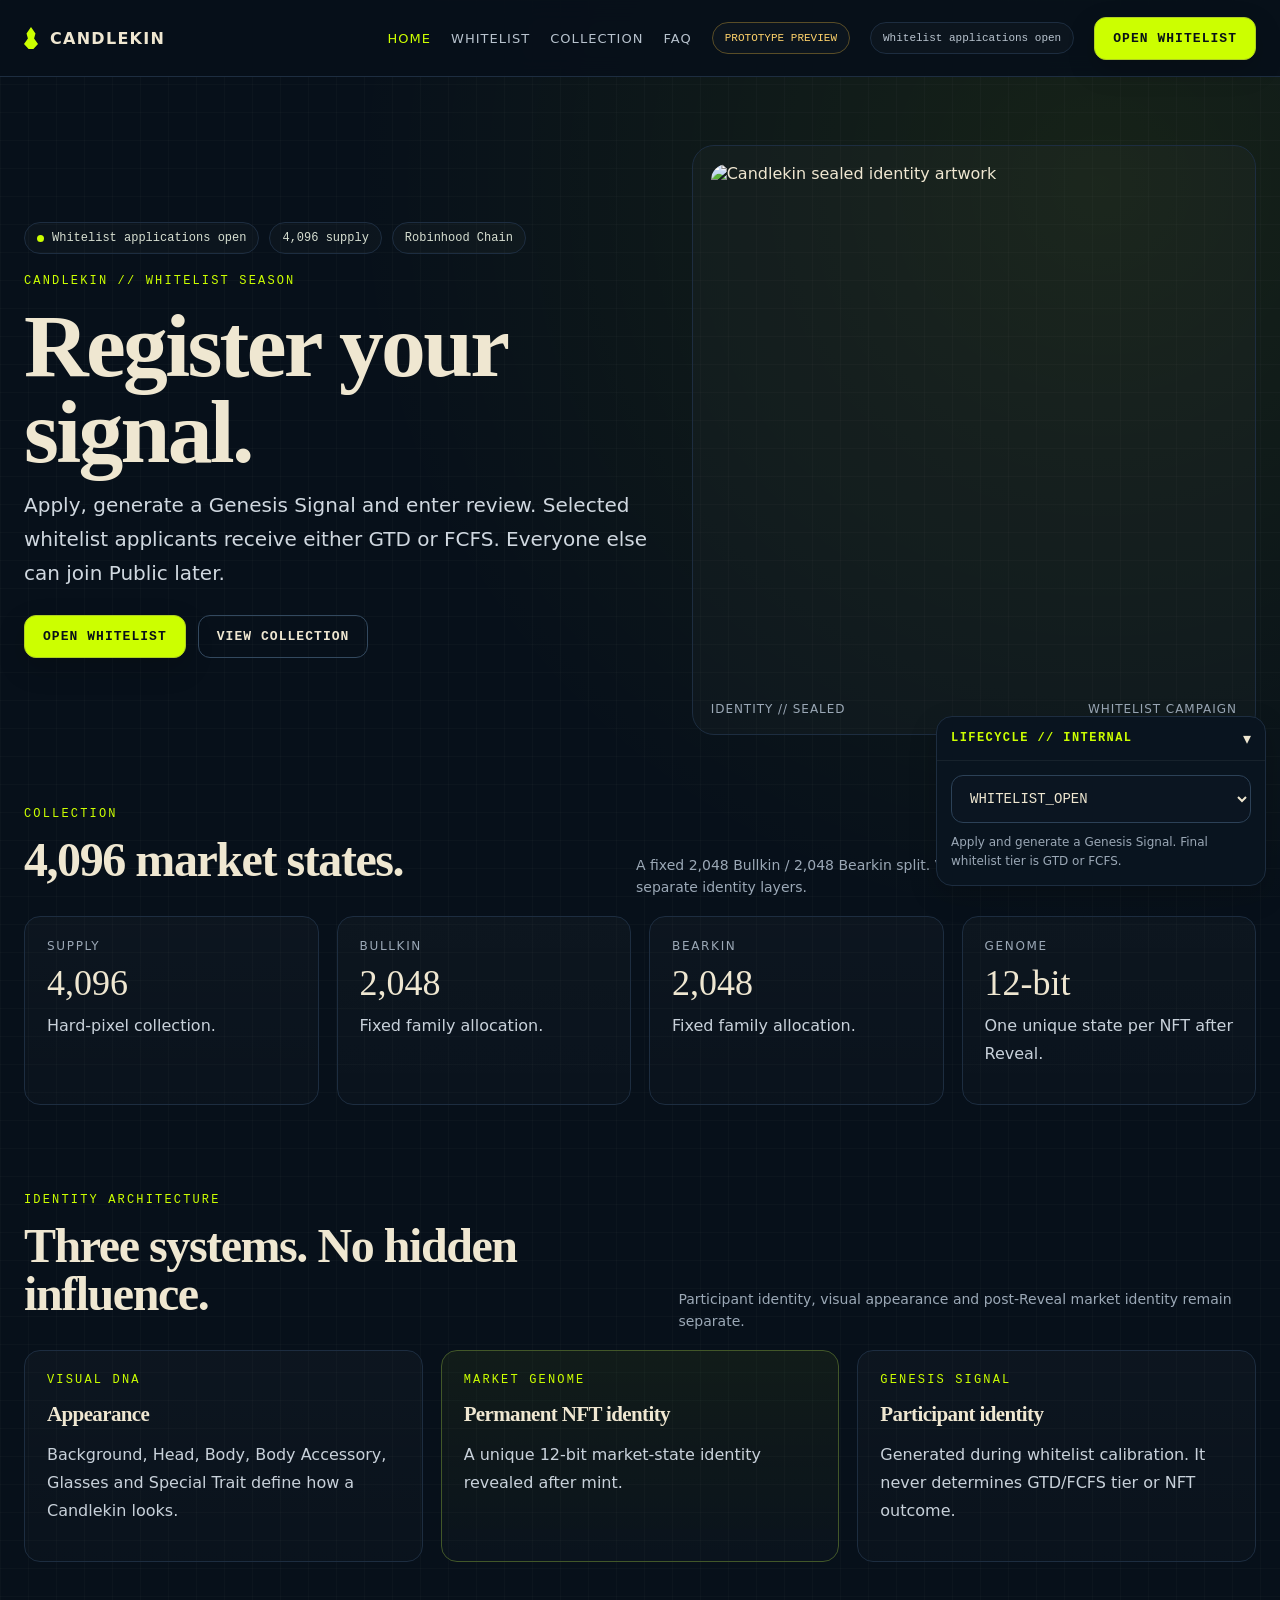
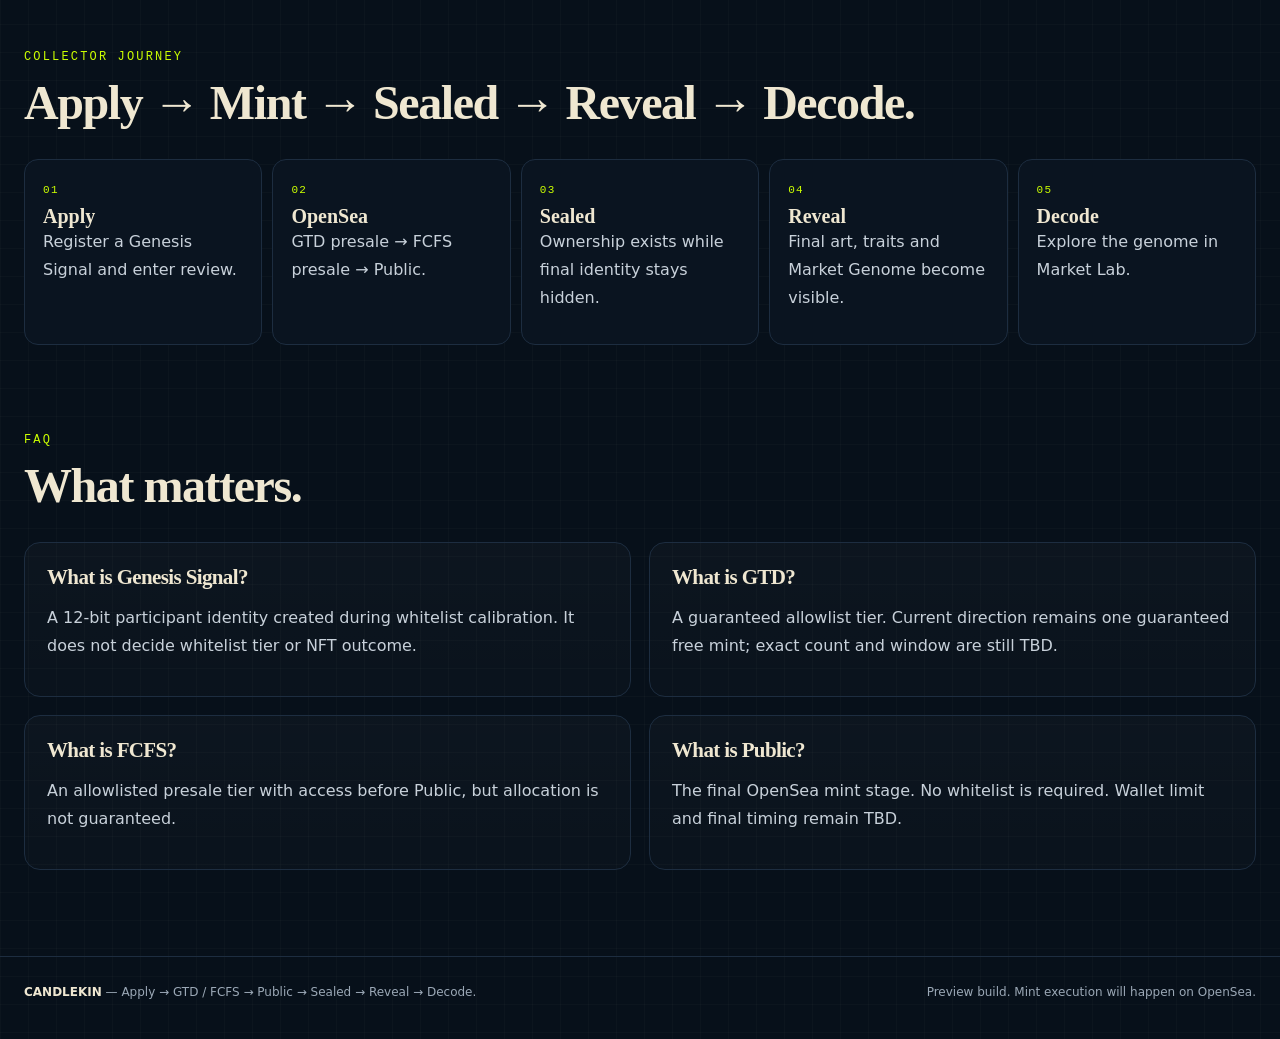
==== commit 0aa40f7f: "fix: enforce complete whitelist flow and restore GTD FCFS public stages" ====
--- a/index.html
+++ b/index.html
@@ -7,7 +7,7 @@
   <meta name="theme-color" content="#07101a" />
   <meta name="description" content="Candlekin production preview — 4,096 hard-pixel market-state characters on Robinhood Chain." />
   <meta property="og:title" content="Candlekin — Production Preview" />
-  <meta property="og:description" content="Apply → Mint → Sealed → Reveal → Decode." />
+  <meta property="og:description" content="Apply → GTD / FCFS → Public → Sealed → Reveal → Decode." />
   <meta property="og:image" content="https://res.cloudinary.com/lqk65ybn/image/upload/v1788090258/ChatGPT_Image_Aug_24_2026_11_44_38_AM.png" />
   <title>Candlekin — Production Preview</title>
   <style>
@@ -18,80 +18,103 @@
     .mono,.btn,.chip,.eyebrow,.status-pill,.preview-pill,input,textarea,select,table{font-family:ui-monospace,SFMono-Regular,Menlo,Consolas,monospace}.wrap{width:var(--wrap);margin:0 auto}.muted{color:var(--muted)}.hidden{display:none!important}.eyebrow{font-size:12px;letter-spacing:.18em;text-transform:uppercase;color:var(--lime);margin-bottom:15px}.lead{font-size:20px;line-height:1.72;max-width:760px;color:#d0d8e0}
     .header{position:sticky;top:0;z-index:50;background:rgba(7,16,26,.91);backdrop-filter:blur(12px);border-bottom:1px solid var(--line)}.header-inner{width:var(--wrap);margin:0 auto;min-height:76px;display:flex;align-items:center;gap:20px}.brand{display:flex;align-items:center;gap:12px;font-weight:800;letter-spacing:.08em;white-space:nowrap}.flame{width:14px;height:22px;background:var(--lime);clip-path:polygon(50% 0,82% 30%,72% 52%,100% 77%,67% 100%,33% 100%,0 77%,28% 52%,18% 30%)}
     .nav{margin-left:auto;display:flex;align-items:center;gap:20px;flex-wrap:wrap}.nav button{background:none;border:0;color:#b8c3ce;padding:8px 0;cursor:pointer;font-size:13px;letter-spacing:.08em;text-transform:uppercase}.nav button:hover,.nav button.active{color:var(--lime)}.status-pill,.preview-pill{border:1px solid var(--line);background:rgba(255,255,255,.02);border-radius:999px;padding:9px 12px;font-size:11px;color:#bac5d0;white-space:nowrap}.preview-pill{color:var(--warn);border-color:#594d27}
-    .btn{appearance:none;border:1px solid #afd021;background:var(--lime);color:#091117;border-radius:12px;padding:13px 18px;font-size:13px;letter-spacing:.08em;text-transform:uppercase;font-weight:700;cursor:pointer;box-shadow:var(--shadow)}.btn.secondary{background:transparent;color:var(--text);border-color:#33495f;box-shadow:none}.btn.ghost{background:transparent;color:var(--lime);border-color:#3e5548;box-shadow:none}.btn.small{padding:9px 12px;font-size:12px}.btn:disabled{opacity:.42;cursor:not-allowed}.btn.inline{box-shadow:none}
+    .btn{appearance:none;border:1px solid #afd021;background:var(--lime);color:#091117;border-radius:12px;padding:13px 18px;font-size:13px;letter-spacing:.08em;text-transform:uppercase;font-weight:700;cursor:pointer;box-shadow:var(--shadow)}.btn.secondary{background:transparent;color:var(--text);border-color:#33495f;box-shadow:none}.btn.ghost{background:transparent;color:var(--lime);border-color:#3e5548;box-shadow:none}.btn.small{padding:9px 12px;font-size:12px}.btn:disabled{opacity:.36;cursor:not-allowed;box-shadow:none}.btn.inline{box-shadow:none}
     section{padding:30px 0 58px}.hero{padding:68px 0 42px}.hero-grid{display:grid;grid-template-columns:1.05fr .95fr;gap:44px;align-items:center}.chips{display:flex;gap:10px;flex-wrap:wrap;margin-bottom:20px}.chip{display:inline-flex;align-items:center;gap:8px;border:1px solid var(--line);background:rgba(255,255,255,.02);border-radius:999px;padding:8px 12px;font-size:12px;color:#d7dfd1}.dot{width:7px;height:7px;background:var(--lime);border-radius:999px}.actions{display:flex;gap:12px;flex-wrap:wrap;margin-top:24px}
     .art-box,.hero-art{background:rgba(255,255,255,.02);border:1px solid var(--line);border-radius:22px;padding:18px}.hero-art img,.art-box img{display:block;width:100%;aspect-ratio:1/1;object-fit:cover;border-radius:16px}.caption{display:flex;justify-content:space-between;gap:12px;margin-top:12px;color:var(--muted);font-size:12px;letter-spacing:.08em;text-transform:uppercase}
     .section-head{display:flex;justify-content:space-between;align-items:flex-end;gap:18px;margin-bottom:18px}.subtle{max-width:620px;color:var(--muted);font-size:14px;line-height:1.6}.grid-4{display:grid;grid-template-columns:repeat(4,1fr);gap:18px}.grid-3{display:grid;grid-template-columns:repeat(3,1fr);gap:18px}.grid-2{display:grid;grid-template-columns:repeat(2,1fr);gap:18px}.status-grid{display:grid;grid-template-columns:1.08fr .92fr;gap:18px}.mint-grid{display:grid;grid-template-columns:1.08fr .92fr;gap:18px}.card{background:linear-gradient(180deg,rgba(255,255,255,.025),rgba(255,255,255,.01));border:1px solid var(--line);border-radius:var(--radius);padding:22px;min-width:0}.card.highlight{border-color:#425729;background:linear-gradient(180deg,rgba(204,255,0,.05),rgba(255,255,255,.01))}.stat .label{font-size:12px;letter-spacing:.14em;text-transform:uppercase;color:var(--muted);margin-bottom:9px}.stat .value{font-family:Georgia,"Times New Roman",serif;font-size:36px;margin-bottom:8px}.journey{display:grid;grid-template-columns:repeat(5,1fr);gap:10px}.journey-step{padding:18px;border:1px solid var(--line);border-radius:14px;background:#0a1420}.journey-step strong{display:block;margin-top:8px;font-family:Georgia,"Times New Roman",serif;font-size:20px}.journey-step span{color:var(--lime);font:11px ui-monospace,SFMono-Regular,Menlo,Consolas,monospace;letter-spacing:.12em}
-    label{display:block;color:#9fb0c0;font-size:12px;letter-spacing:.12em;text-transform:uppercase;margin:0 0 8px}.form-grid{display:grid;grid-template-columns:repeat(2,1fr);gap:16px}input,textarea,select{width:100%;background:var(--bg2);color:var(--text);border:1px solid #2c4157;border-radius:12px;padding:14px;font-size:14px}textarea{min-height:120px;resize:vertical}.question{margin-top:20px}.options{display:grid;grid-template-columns:repeat(2,1fr);gap:12px;margin-top:10px}.option{background:var(--bg2);border:1px solid #2c4157;border-radius:12px;padding:14px;color:#d9e1e8;text-align:left;cursor:pointer}.option.active{border-color:#8dac24;background:rgba(204,255,0,.08)}.bitline{font-size:27px;letter-spacing:.2em;color:var(--lime2);overflow-wrap:anywhere}.share-card{background:#08121d;border:1px solid var(--line);border-radius:18px;padding:18px}.share-visual{position:relative;width:100%;aspect-ratio:16/9;overflow:hidden;border-radius:14px;background:#040912;border:1px solid #22364a}.share-visual img{display:block;width:100%;height:100%;object-fit:cover}.share-signal-overlay{position:absolute;left:56%;top:79.5%;width:40%;text-align:center;color:#d7ff18;font:700 clamp(12px,1.35vw,20px)/1 ui-monospace,SFMono-Regular,Menlo,Consolas,monospace;letter-spacing:.09em;text-shadow:0 2px 0 #08120b,0 0 10px rgba(204,255,0,.45);white-space:nowrap}.share-caption-preview{margin-top:18px;padding:16px 18px;border:1px solid #263a4e;border-radius:13px;background:#09131e}.share-caption-preview pre{margin:10px 0 0;white-space:pre-wrap;color:#e4e9ee;font:14px/1.7 ui-monospace,SFMono-Regular,Menlo,Consolas,monospace}.share-help{margin-top:12px;color:var(--muted);font-size:12px;line-height:1.55}.tiny{font-size:12px;letter-spacing:.13em;text-transform:uppercase;color:var(--muted)}.notice{border:1px solid #4f4427;background:rgba(255,211,107,.05);color:#d8c995;border-radius:14px;padding:14px 16px;font-size:13px;line-height:1.6}.success{border-color:#3d603a;background:rgba(141,255,124,.05);color:#c8e8c4}
-    .result-badge{display:inline-flex;border:1px solid var(--line);border-radius:999px;padding:8px 12px;font-size:12px;letter-spacing:.11em;text-transform:uppercase}.result-badge.gtd{color:var(--lime);border-color:#4b5d21}.result-badge.public{color:#e1e6ec}.result-badge.none{color:var(--warn);border-color:#594d27}.checker-result{display:none;margin-top:18px}.checker-result.active{display:block}.list{display:grid;gap:10px}.list-row{display:flex;justify-content:space-between;gap:12px;padding:12px 0;border-bottom:1px dashed rgba(255,255,255,.08)}
+    label{display:block;color:#9fb0c0;font-size:12px;letter-spacing:.12em;text-transform:uppercase;margin:0 0 8px}.form-grid{display:grid;grid-template-columns:repeat(2,1fr);gap:16px}input,textarea,select{width:100%;background:var(--bg2);color:var(--text);border:1px solid #2c4157;border-radius:12px;padding:14px;font-size:14px}input.invalid,textarea.invalid{border-color:#75433d}input.valid,textarea.valid{border-color:#365d3c}textarea{min-height:120px;resize:vertical}.field-help{font-size:11px;color:var(--muted);margin-top:7px;line-height:1.45}.field-help.bad{color:#e69a91}.field-help.good{color:#a9d8a8}.question{margin-top:20px}.options{display:grid;grid-template-columns:repeat(2,1fr);gap:12px;margin-top:10px}.option{background:var(--bg2);border:1px solid #2c4157;border-radius:12px;padding:14px;color:#d9e1e8;text-align:left;cursor:pointer}.option.active{border-color:#8dac24;background:rgba(204,255,0,.08)}.bitline{font-size:27px;letter-spacing:.2em;color:var(--lime2);overflow-wrap:anywhere}.share-card{background:#08121d;border:1px solid var(--line);border-radius:18px;padding:18px}.share-visual{width:100%;aspect-ratio:16/9;overflow:hidden;border-radius:14px;background:#040912;border:1px solid #22364a}.share-visual img{display:block;width:100%;height:100%;object-fit:cover}.share-caption-preview{margin-top:18px;padding:16px 18px;border:1px solid #263a4e;border-radius:13px;background:#09131e}.share-caption-preview pre{margin:10px 0 0;white-space:pre-wrap;color:#e4e9ee;font:14px/1.7 ui-monospace,SFMono-Regular,Menlo,Consolas,monospace}.share-help{margin-top:12px;color:var(--muted);font-size:12px;line-height:1.55}.tiny{font-size:12px;letter-spacing:.13em;text-transform:uppercase;color:var(--muted)}.notice{border:1px solid #4f4427;background:rgba(255,211,107,.05);color:#d8c995;border-radius:14px;padding:14px 16px;font-size:13px;line-height:1.6}.success{border-color:#3d603a;background:rgba(141,255,124,.05);color:#c8e8c4}.checklist{margin-top:18px;border-top:1px solid #25384c;padding-top:16px}.check-item{display:flex;justify-content:space-between;gap:12px;padding:7px 0;font:12px ui-monospace,SFMono-Regular,Menlo,Consolas,monospace;color:#94a4b2}.check-item strong{font-weight:600}.check-item.done strong{color:var(--good)}.check-item.todo strong{color:var(--warn)}
+    .result-badge{display:inline-flex;border:1px solid var(--line);border-radius:999px;padding:8px 12px;font-size:12px;letter-spacing:.11em;text-transform:uppercase}.result-badge.gtd{color:var(--lime);border-color:#4b5d21}.result-badge.fcfs{color:#e1e6ec;border-color:#4a5c6c}.result-badge.none{color:var(--warn);border-color:#594d27}.checker-result{display:none;margin-top:18px}.checker-result.active{display:block}.list{display:grid;gap:10px}.list-row{display:flex;justify-content:space-between;gap:12px;padding:12px 0;border-bottom:1px dashed rgba(255,255,255,.08)}
     .matrix-shell{padding:14px;border:1px solid #25384d;border-radius:14px;background:#0a1420;overflow:hidden}.matrix{display:grid;grid-template-columns:repeat(64,1fr);gap:1px}.cell{aspect-ratio:1/1;background:#122236;border-radius:1px}.cell.lit{background:var(--lime)}.cell.mine{background:#efe7d1}.supply-meter{height:12px;border:1px solid #273a4f;background:#0a1420;border-radius:999px;overflow:hidden}.supply-meter span{display:block;height:100%;background:var(--lime)}
-    .qty{display:flex;align-items:center;gap:12px}.qty button{width:42px;height:42px;border-radius:12px;border:1px solid #33495f;background:#0a1420;color:var(--text);font-size:20px;cursor:pointer}.qty-value{min-width:46px;text-align:center;font:24px Georgia,"Times New Roman",serif}.mint-side{display:grid;gap:18px;align-content:start}.mint-note{font-size:13px;color:var(--muted);line-height:1.7}.nft-grid{display:grid;grid-template-columns:repeat(3,1fr);gap:18px}.nft-card img{display:block;width:100%;aspect-ratio:1/1;object-fit:cover;border-radius:13px;margin-bottom:16px}.nft-card .token{font-family:Georgia,"Times New Roman",serif;font-size:25px}.pill{display:inline-flex;border:1px solid var(--line);border-radius:999px;padding:7px 10px;font-size:11px;text-transform:uppercase;letter-spacing:.1em;color:#bbc7d1}
-    .genome-grid{display:grid;grid-template-columns:repeat(3,1fr);gap:18px}.meter{height:10px;border:1px solid #293d52;border-radius:999px;background:#09131e;overflow:hidden;margin-top:12px}.meter span{display:block;height:100%;background:var(--lime)}.profile-word{font-family:Georgia,"Times New Roman",serif;font-size:30px}.compare-grid{display:grid;grid-template-columns:1fr auto 1fr;gap:18px;align-items:center}.vs{font:28px Georgia,"Times New Roman",serif;color:var(--lime)}
-    .table-wrap{overflow:auto;border:1px solid var(--line);border-radius:16px}table{width:100%;border-collapse:collapse;font-size:13px}th,td{padding:14px 12px;border-bottom:1px solid rgba(255,255,255,.05);text-align:left}th{background:#0a1420;color:#a6b5c3}.toolbar{display:flex;gap:12px;align-items:center;flex-wrap:wrap;margin-bottom:18px}.kpi{display:grid;grid-template-columns:repeat(5,1fr);gap:14px;margin:18px 0}.kpi .n{font:34px Georgia,"Times New Roman",serif}.good{color:var(--good)}.warn{color:var(--warn)}.bad{color:var(--bad)}
-    .phasebox{position:fixed;right:14px;bottom:14px;z-index:80;width:330px;background:#09141f;border:1px solid var(--line);border-radius:16px;box-shadow:var(--shadow)}.phasehead{display:flex;justify-content:space-between;align-items:center;padding:12px 14px;border-bottom:1px solid rgba(255,255,255,.06);cursor:pointer}.phasebody{padding:14px}.phasehelp{font-size:12px;color:var(--muted);line-height:1.6;margin-top:10px}.internal-actions{display:flex;gap:8px;margin-top:12px}.footspace{height:28px}.footer{border-top:1px solid var(--line);padding:28px 0 40px}.footer-inner{display:flex;justify-content:space-between;gap:20px;align-items:center;color:var(--muted);font-size:12px}.footer strong{color:var(--text)}
-    @media(max-width:1120px){.hero-grid,.status-grid,.mint-grid,.grid-4,.grid-3,.grid-2,.form-grid,.genome-grid{grid-template-columns:1fr 1fr}.nft-grid{grid-template-columns:repeat(2,1fr)}.kpi{grid-template-columns:repeat(3,1fr)}.journey{grid-template-columns:repeat(3,1fr)}.preview-pill{display:none}}
-    @media(max-width:760px){:root{--wrap:min(100% - 28px,980px)}.header-inner{padding:12px 0;flex-wrap:wrap;gap:12px}.brand{margin-right:auto}.status-pill{order:2;max-width:52vw;overflow:hidden;text-overflow:ellipsis}.nav{order:3;width:100%;margin-left:0;gap:16px;overflow:auto;flex-wrap:nowrap;padding-bottom:3px}.nav button{white-space:nowrap}.header .btn{padding:10px 12px}.hero{padding-top:46px}.hero-grid,.status-grid,.mint-grid,.grid-4,.grid-3,.grid-2,.form-grid,.genome-grid,.nft-grid,.journey{grid-template-columns:1fr}.options{grid-template-columns:1fr}.kpi{grid-template-columns:1fr 1fr}.compare-grid{grid-template-columns:1fr}.vs{text-align:center}.matrix{grid-template-columns:repeat(32,1fr)}h1{font-size:52px}.lead{font-size:17px}.phasebox{width:min(92vw,330px)}.section-head{align-items:flex-start;flex-direction:column}.footer-inner{align-items:flex-start;flex-direction:column}.bitline{font-size:21px;letter-spacing:.12em}.share-signal-overlay{font-size:clamp(9px,2.6vw,15px);left:55%;width:42%}}
+    .nft-grid{display:grid;grid-template-columns:repeat(3,1fr);gap:18px}.nft-card img{display:block;width:100%;aspect-ratio:1/1;object-fit:cover;border-radius:13px;margin-bottom:16px}.nft-card .token{font-family:Georgia,"Times New Roman",serif;font-size:25px}.pill{display:inline-flex;border:1px solid var(--line);border-radius:999px;padding:7px 10px;font-size:11px;text-transform:uppercase;letter-spacing:.1em;color:#bbc7d1}.genome-grid{display:grid;grid-template-columns:repeat(3,1fr);gap:18px}.meter{height:10px;border:1px solid #293d52;border-radius:999px;background:#09131e;overflow:hidden;margin-top:12px}.meter span{display:block;height:100%;background:var(--lime)}.profile-word{font-family:Georgia,"Times New Roman",serif;font-size:30px}.compare-grid{display:grid;grid-template-columns:1fr auto 1fr;gap:18px;align-items:center}.vs{font:28px Georgia,"Times New Roman",serif;color:var(--lime)}
+    .table-wrap{overflow:auto;border:1px solid var(--line);border-radius:16px}table{width:100%;border-collapse:collapse;font-size:13px}th,td{padding:14px 12px;border-bottom:1px solid rgba(255,255,255,.05);text-align:left}th{background:#0a1420;color:#a6b5c3}.toolbar{display:flex;gap:12px;align-items:center;flex-wrap:wrap;margin-bottom:18px}.kpi{display:grid;grid-template-columns:repeat(4,1fr);gap:14px;margin:18px 0}.kpi .n{font:34px Georgia,"Times New Roman",serif}.good{color:var(--good)}.warn{color:var(--warn)}.bad{color:var(--bad)}
+    .phasebox{position:fixed;right:14px;bottom:14px;z-index:80;width:330px;background:#09141f;border:1px solid var(--line);border-radius:16px;box-shadow:var(--shadow)}.phasehead{display:flex;justify-content:space-between;align-items:center;padding:12px 14px;border-bottom:1px solid rgba(255,255,255,.06);cursor:pointer}.phasebody{padding:14px}.phasehelp{font-size:12px;color:var(--muted);line-height:1.6;margin-top:10px}.footspace{height:28px}.footer{border-top:1px solid var(--line);padding:28px 0 40px}.footer-inner{display:flex;justify-content:space-between;gap:20px;align-items:center;color:var(--muted);font-size:12px}.footer strong{color:var(--text)}
+    @media(max-width:1120px){.hero-grid,.status-grid,.mint-grid,.grid-4,.grid-3,.grid-2,.form-grid,.genome-grid{grid-template-columns:1fr 1fr}.nft-grid{grid-template-columns:repeat(2,1fr)}.kpi{grid-template-columns:repeat(2,1fr)}.journey{grid-template-columns:repeat(3,1fr)}.preview-pill{display:none}}
+    @media(max-width:760px){:root{--wrap:min(100% - 28px,980px)}.header-inner{padding:12px 0;flex-wrap:wrap;gap:12px}.brand{margin-right:auto}.status-pill{order:2;max-width:52vw;overflow:hidden;text-overflow:ellipsis}.nav{order:3;width:100%;margin-left:0;gap:16px;overflow:auto;flex-wrap:nowrap;padding-bottom:3px}.nav button{white-space:nowrap}.header .btn{padding:10px 12px}.hero{padding-top:46px}.hero-grid,.status-grid,.mint-grid,.grid-4,.grid-3,.grid-2,.form-grid,.genome-grid,.nft-grid,.journey{grid-template-columns:1fr}.options{grid-template-columns:1fr}.kpi{grid-template-columns:1fr 1fr}.compare-grid{grid-template-columns:1fr}.vs{text-align:center}.matrix{grid-template-columns:repeat(32,1fr)}h1{font-size:52px}.lead{font-size:17px}.phasebox{width:min(92vw,330px)}.section-head{align-items:flex-start;flex-direction:column}.footer-inner{align-items:flex-start;flex-direction:column}.bitline{font-size:21px;letter-spacing:.12em}}
     @media(prefers-reduced-motion:reduce){html{scroll-behavior:auto}*{scroll-behavior:auto!important}}
   </style>
 </head>
 <body>
 <header class="header"><div class="header-inner"><div class="brand"><span class="flame"></span><span>CANDLEKIN</span></div><nav class="nav" id="mainNav"></nav><span class="preview-pill">PROTOTYPE PREVIEW</span><div class="status-pill" id="topStatus"></div><button class="btn" id="headerCta" type="button"></button></div></header>
 <main id="app"></main>
-<footer class="footer"><div class="wrap footer-inner"><div><strong>CANDLEKIN</strong> — Apply → Mint → Sealed → Reveal → Decode.</div><div>Preview build. No live mint or wallet transaction is enabled.</div></div></footer>
-<div class="phasebox hidden" id="phaseBox"><div class="phasehead" id="phaseToggle"><strong class="mono" style="font-size:12px;letter-spacing:.12em;text-transform:uppercase;color:var(--lime)">Lifecycle // internal</strong><span>▾</span></div><div class="phasebody" id="phaseBody"><select id="phaseSelect" aria-label="Internal lifecycle phase"><option value="WHITELIST_OPEN">WHITELIST_OPEN</option><option value="WHITELIST_CLOSED">WHITELIST_CLOSED</option><option value="CHECKER_OPEN">CHECKER_OPEN</option><option value="GTD_MINT">GTD_MINT</option><option value="PUBLIC_MINT">PUBLIC_MINT</option><option value="SOLD_OUT">SOLD_OUT</option><option value="REVEALED">REVEALED</option><option value="CURATION_ADMIN">CURATION_ADMIN</option></select><div class="phasehelp" id="phaseHelp"></div><div class="internal-actions"><button class="btn small secondary" type="button" id="publicViewBtn">Open public view</button></div></div></div>
+<footer class="footer"><div class="wrap footer-inner"><div><strong>CANDLEKIN</strong> — Apply → GTD / FCFS → Public → Sealed → Reveal → Decode.</div><div>Preview build. Mint execution will happen on OpenSea.</div></div></footer>
+<div class="phasebox" id="phaseBox"><div class="phasehead" id="phaseToggle"><strong class="mono" style="font-size:12px;letter-spacing:.12em;text-transform:uppercase;color:var(--lime)">Lifecycle // internal</strong><span>▾</span></div><div class="phasebody" id="phaseBody"><select id="phaseSelect" aria-label="Internal lifecycle phase"><option value="WHITELIST_OPEN">WHITELIST_OPEN</option><option value="WHITELIST_CLOSED">WHITELIST_CLOSED</option><option value="CHECKER_OPEN">CHECKER_OPEN</option><option value="GTD_MINT">GTD_MINT</option><option value="FCFS_MINT">FCFS_MINT</option><option value="PUBLIC_MINT">PUBLIC_MINT</option><option value="SOLD_OUT">SOLD_OUT</option><option value="REVEALED">REVEALED</option><option value="CURATION_ADMIN">CURATION_ADMIN</option></select><div class="phasehelp" id="phaseHelp"></div></div></div>
 <script>
 const HERO_IMG='https://res.cloudinary.com/lqk65ybn/image/upload/v1788090258/ChatGPT_Image_Aug_24_2026_11_44_38_AM.png';
 const SHARE_CARD_IMG='https://res.cloudinary.com/lqk65ybn/image/upload/v1788520552/sharecard.png';
 const params=new URLSearchParams(location.search);
-const internalMode=params.get('internal')==='1'||['localhost','127.0.0.1'].includes(location.hostname);
-const validPhases=['WHITELIST_OPEN','WHITELIST_CLOSED','CHECKER_OPEN','GTD_MINT','PUBLIC_MINT','SOLD_OUT','REVEALED','CURATION_ADMIN'];
+const internalMode=true;
+const validPhases=['WHITELIST_OPEN','WHITELIST_CLOSED','CHECKER_OPEN','GTD_MINT','FCFS_MINT','PUBLIC_MINT','SOLD_OUT','REVEALED','CURATION_ADMIN'];
 const requestedPhase=params.get('phase');
-const initialPhase=internalMode&&validPhases.includes(requestedPhase)?requestedPhase:'WHITELIST_OPEN';
-const phases={WHITELIST_OPEN:{status:'Whitelist applications open',cta:'Open whitelist',help:'Public: Home + Whitelist + Collection + FAQ. Mint and Market Lab are hidden.'},WHITELIST_CLOSED:{status:'Whitelist review in progress',cta:'View status',help:'Applications are closed. Public waits for allocation checker.'},CHECKER_OPEN:{status:'Allocation checker open',cta:'Check allocation',help:'Checker is the primary public action. Unknown wallets return Not Found in preview.'},GTD_MINT:{status:'GTD mint live',cta:'Open mint',help:'GTD phase presentation only. Contract writes remain disabled in this preview.'},PUBLIC_MINT:{status:'Public mint live',cta:'Open mint',help:'Public mint presentation only. Current concept price is 0.0005 ETH; contract writes remain disabled.'},SOLD_OUT:{status:'Sold out // pre-reveal',cta:'View collection',help:'Mint is complete. Owned Candlekin remain sealed until reveal.'},REVEALED:{status:'Reveal live',cta:'Open Market Lab',help:'Final art, traits and Market Genome presentation becomes visible.'},CURATION_ADMIN:{status:'Internal curation preview',cta:'Admin',help:'Internal UI mock only. This route is never exposed from the public navigation.'}};
+const initialPhase=validPhases.includes(requestedPhase)?requestedPhase:'WHITELIST_OPEN';
+const phases={
+ WHITELIST_OPEN:{status:'Whitelist applications open',cta:'Open whitelist',help:'Apply and generate a Genesis Signal. Final whitelist tier is GTD or FCFS.'},
+ WHITELIST_CLOSED:{status:'Whitelist review in progress',cta:'View status',help:'Applications are closed. GTD and FCFS allowlists are being curated.'},
+ CHECKER_OPEN:{status:'Allocation checker open',cta:'Check allocation',help:'Checker returns GTD, FCFS, or Public-only.'},
+ GTD_MINT:{status:'GTD presale live',cta:'Open mint',help:'GTD presale stage on OpenSea.'},
+ FCFS_MINT:{status:'FCFS presale live',cta:'Open mint',help:'FCFS allowlist presale stage on OpenSea.'},
+ PUBLIC_MINT:{status:'Public mint live',cta:'Open mint',help:'Public stage on OpenSea. No whitelist required.'},
+ SOLD_OUT:{status:'Sold out // pre-reveal',cta:'View collection',help:'Mint is complete. Owned Candlekin remain sealed until Reveal.'},
+ REVEALED:{status:'Reveal live',cta:'Open Market Lab',help:'Final art, traits and Market Genome are visible.'},
+ CURATION_ADMIN:{status:'Internal curation preview',cta:'Admin',help:'Internal review mock. GTD and FCFS are mutually exclusive.'}
+};
 const demoOwned={1842:{family:'Bearkin',bits:'1010 0110 1101'},2291:{family:'Bullkin',bits:'0011 1100 1001'},3807:{family:'Bearkin',bits:'1110 1001 0100'}};
-const state={phase:initialPhase,page:'home',answers:Array(6).fill(null),q:0,qty:1,walletConnected:false,owned:[1842,2291,3807],labId:1842,form:{x:'',wallet:'',sharedUrl:'',response:''},applicationSubmitted:false,copyStatus:'',shareStatus:'',applicants:[{id:'CK-01801',x:'@pixelmarc',wallet:'0xbbb...12df',signal:'0000 0000 0000',social:'PARTIAL',sybil:'MED',score:86,decision:''},{id:'CK-01802',x:'@chainlena',wallet:'0xccc...7ad1',signal:'0001 0011 1101',social:'VERIFIED',sybil:'LOW',score:72,decision:''},{id:'CK-01803',x:'@bulltape',wallet:'0xddd...8be1',signal:'0010 0111 1010',social:'VERIFIED',sybil:'LOW',score:91,decision:'GTD'},{id:'CK-01804',x:'@0xsignal',wallet:'0xeee...e011',signal:'0011 1011 0111',social:'VERIFIED',sybil:'HIGH',score:41,decision:'PUBLIC'},{id:'CK-01805',x:'@candleframe',wallet:'0xfff...aac1',signal:'0100 0110 1001',social:'VERIFIED',sybil:'LOW',score:77,decision:''}]};
+const state={phase:initialPhase,page:'home',answers:Array(6).fill(null),q:0,walletConnected:false,owned:[1842,2291,3807],labId:1842,form:{x:'',wallet:'',sharedUrl:'',response:''},applicationSubmitted:false,copyStatus:'',shareStatus:'',applicants:[{id:'CK-01801',x:'@pixelmarc',wallet:'0xbbb...12df',signal:'0000 0000 0000',decision:''},{id:'CK-01802',x:'@chainlena',wallet:'0xccc...7ad1',signal:'0001 0011 1101',decision:''},{id:'CK-01803',x:'@bulltape',wallet:'0xddd...8be1',signal:'0010 0111 1010',decision:'GTD'},{id:'CK-01804',x:'@0xsignal',wallet:'0xeee...e011',signal:'0011 1011 0111',decision:'FCFS'},{id:'CK-01805',x:'@candleframe',wallet:'0xfff...aac1',signal:'0100 0110 1001',decision:''}]};
 const qs=[['When the market accelerates, what do you trust first?',['Momentum','Structure','Volume','Confirmation']],['A signal appears before the crowd reacts. What is your instinct?',['Observe','Enter Early','Wait For Confirmation','Ignore The Noise']],['Which market state feels most natural to read?',['Trending','Volatile','Compressed','Reversing']],['When two signals conflict, what matters most?',['Patience','Conviction','Risk Control','Adaptability']],['Which type of move catches your attention first?',['Breakout','Reversal','Acceleration','Range Expansion']],['What defines a strong market signal to you?',['Timing','Clarity','Persistence','Alignment']]];
-const checkerDB={'0x1111111111111111111111111111111111111111':'GTD','0x2222222222222222222222222222222222222222':'PUBLIC','0x3333333333333333333333333333333333333333':'GTD'};
+const checkerDB={'0x1111111111111111111111111111111111111111':'GTD','0x2222222222222222222222222222222222222222':'FCFS'};
 function safeSignal(){const raw=state.answers.map(a=>a===null?'00':['00','01','10','11'][a]).join('');return raw.replace(/^(.{4})(.{4})(.{4})$/,'$1 $2 $3')}
 function shareCaption(){return `Signal registered.\n\n${safeSignal()}\n\n@Candlekin // Genesis`}
+function validX(){return /^@?[A-Za-z0-9_]{1,32}$/.test(state.form.x.trim())}
+function validWallet(){return /^0x[a-fA-F0-9]{40}$/.test(state.form.wallet.trim())}
+function allAnswered(){return state.answers.every(a=>a!==null)}
+function shareGenerated(){return state.q>=6&&allAnswered()}
+function validSharedPost(){try{const u=new URL(state.form.sharedUrl.trim());const h=u.hostname.toLowerCase().replace(/^www\./,'');return (h==='x.com'||h==='twitter.com')&&/^\/[^/]+\/status\/\d+/.test(u.pathname)}catch{return false}}
+function validResponse(){return state.form.response.trim().length>=20}
+function canGenerateShare(){return validX()&&validWallet()&&allAnswered()}
+function canSubmit(){return validX()&&validWallet()&&allAnswered()&&shareGenerated()&&validSharedPost()&&validResponse()}
+function sharePageUrl(){return new URL('genesis-share.html',location.href).href}
 function parseGenome(bits){const clean=bits.replace(/ /g,''),m=parseInt(clean.slice(0,4),2),v=parseInt(clean.slice(4,8),2),c=parseInt(clean.slice(8),2);return{bits,m,v,c,mp:Math.round(m/15*100),vp:Math.round(v/15*100),cp:Math.round(c/15*100)}}
 function demoGenomeFor(id){if(demoOwned[id])return parseGenome(demoOwned[id].bits);const n=((id*1493)+827)%4096;return parseGenome(n.toString(2).padStart(12,'0').replace(/(.{4})(.{4})(.{4})/,'$1 $2 $3'))}
 function band(type,n){if(type==='m')return['DORMANT','BUILDING','ACTIVE','SURGING'][Math.min(3,Math.floor(n/4))];if(type==='v')return['STABLE','RESPONSIVE','VOLATILE','EXTREME'][Math.min(3,Math.floor(n/4))];return['FLEXIBLE','MEASURED','FIRM','ABSOLUTE'][Math.min(3,Math.floor(n/4))]}
-function availablePages(){if(state.phase==='CURATION_ADMIN')return internalMode?['admin']:['home'];if(state.phase==='WHITELIST_OPEN'||state.phase==='WHITELIST_CLOSED')return['home','whitelist','collection','faq'];if(state.phase==='CHECKER_OPEN')return['home','collection','faq'];if(state.phase==='GTD_MINT'||state.phase==='PUBLIC_MINT')return['home','mint','collection','faq'];if(state.phase==='SOLD_OUT')return['home','collection','faq'];if(state.phase==='REVEALED')return['home','collection','marketlab','faq'];return['home']}
+function availablePages(){if(state.phase==='CURATION_ADMIN')return['admin'];if(state.phase==='WHITELIST_OPEN'||state.phase==='WHITELIST_CLOSED')return['home','whitelist','collection','faq'];if(state.phase==='CHECKER_OPEN')return['home','collection','faq'];if(['GTD_MINT','FCFS_MINT','PUBLIC_MINT'].includes(state.phase))return['home','mint','collection','faq'];if(state.phase==='SOLD_OUT')return['home','collection','faq'];if(state.phase==='REVEALED')return['home','collection','marketlab','faq'];return['home']}
 function renderNav(){const labels={home:'Home',whitelist:'Whitelist',mint:'Mint',collection:'Collection',marketlab:'Market Lab',faq:'FAQ',admin:'Admin'};document.getElementById('mainNav').innerHTML=availablePages().map(p=>`<button type="button" class="${state.page===p?'active':''}" onclick="setPage('${p}')">${labels[p]}</button>`).join('')}
 function heroArt(caption2){return `<div class="art-box"><img src="${HERO_IMG}" alt="Candlekin sealed identity artwork"><div class="caption"><span>Identity // sealed</span><span>${caption2}</span></div></div>`}
 function collectionOverview(){return `<section><div class="wrap"><div class="section-head"><div><div class="eyebrow">Collection</div><h2>4,096 market states.</h2></div><div class="subtle">A fixed 2,048 Bullkin / 2,048 Bearkin split. Visual DNA and Market Genome remain separate identity layers.</div></div><div class="grid-4"><div class="card stat"><div class="label">Supply</div><div class="value">4,096</div><p>Hard-pixel collection.</p></div><div class="card stat"><div class="label">Bullkin</div><div class="value">2,048</div><p>Fixed family allocation.</p></div><div class="card stat"><div class="label">Bearkin</div><div class="value">2,048</div><p>Fixed family allocation.</p></div><div class="card stat"><div class="label">Genome</div><div class="value">12-bit</div><p>One unique state per NFT after Reveal.</p></div></div></div></section>`}
-function identitySection(){return `<section><div class="wrap"><div class="section-head"><div><div class="eyebrow">Identity architecture</div><h2>Three systems. No hidden influence.</h2></div><div class="subtle">Candlekin deliberately separates participant identity, visual appearance and post-Reveal market identity.</div></div><div class="grid-3"><div class="card"><div class="eyebrow">Visual DNA</div><h3>Appearance</h3><p>Background, Head, Body, Body Accessory, Glasses and Special Trait define how a Candlekin looks.</p></div><div class="card highlight"><div class="eyebrow">Market Genome</div><h3>Permanent NFT identity</h3><p>A unique 12-bit market-state identity revealed after mint. It remains separate from visual rarity and whitelist answers.</p></div><div class="card"><div class="eyebrow">Genesis Signal</div><h3>Participant identity</h3><p>Generated during whitelist calibration. It does not determine family, rarity, token ID, Visual DNA or Market Genome.</p></div></div></div></section>`}
-function journeySection(){return `<section><div class="wrap"><div class="section-head"><div><div class="eyebrow">Collector journey</div><h2>Apply → Mint → Sealed → Reveal → Decode.</h2></div></div><div class="journey"><div class="journey-step"><span>01</span><strong>Apply</strong><p>Register a Genesis Signal and enter review.</p></div><div class="journey-step"><span>02</span><strong>Mint</strong><p>GTD first, then Public from remaining supply.</p></div><div class="journey-step"><span>03</span><strong>Sealed</strong><p>Ownership exists while final identity stays hidden.</p></div><div class="journey-step"><span>04</span><strong>Reveal</strong><p>Final art, traits and Market Genome become visible.</p></div><div class="journey-step"><span>05</span><strong>Decode</strong><p>Explore the genome in Market Lab.</p></div></div></div></section>`}
-function artSection(){return `<section><div class="wrap"><div class="section-head"><div><div class="eyebrow">Visual system</div><h2>Modular hard-pixel DNA.</h2></div><div class="subtle">Current concept architecture uses six public trait categories and 26 background identities: 20 solid states plus 6 curated legendary worlds.</div></div><div class="grid-2"><div class="card"><h3>Trait architecture</h3><div class="list"><div class="list-row"><span>01</span><strong>Background</strong></div><div class="list-row"><span>02</span><strong>Head</strong></div><div class="list-row"><span>03</span><strong>Body</strong></div><div class="list-row"><span>04</span><strong>Body Accessory</strong></div><div class="list-row"><span>05</span><strong>Glasses</strong></div><div class="list-row"><span>06</span><strong>Special Trait</strong></div></div></div><div class="card"><h3>Fairness principle</h3><p>Whitelist answers, wallet identity and Genesis Signal do not influence final NFT traits or Market Genome. Final production mapping must remain deterministic, auditable and free from post-mint manual trait manipulation.</p><div class="notice">The exact production Market Genome assignment algorithm is still a project decision. Any genome shown in this preview is demo data only.</div></div></div></div></section>`}
-function faq(){return `<section><div class="wrap"><div class="section-head"><div><div class="eyebrow">FAQ</div><h2>What matters.</h2></div></div><div class="grid-2"><div class="card"><h3>What is Genesis Signal?</h3><p>A 12-bit participant identity created during whitelist calibration. It does not decide rarity, traits, family, token ID or Market Genome.</p></div><div class="card"><h3>What is GTD?</h3><p>A guaranteed allocation selected from the whitelist applicant pool. Current direction: one guaranteed free mint; exact GTD count and claim duration are not yet locked.</p></div><div class="card"><h3>What is Public Mint?</h3><p>The open mint phase after GTD. Current concept direction is 0.0005 ETH per NFT; public wallet limit and launch timing are still TBD.</p></div><div class="card"><h3>What is Market Lab?</h3><p>A post-Reveal identity explorer for Market Genome: decoder, profile, compare, share card and Genome Atlas. It is not a trading signal service.</p></div></div></div></section>`}
-function home(){if(state.phase==='WHITELIST_OPEN')return `<section class="hero"><div class="wrap hero-grid"><div><div class="chips"><span class="chip"><span class="dot"></span>Whitelist applications open</span><span class="chip">4,096 supply</span><span class="chip">Robinhood Chain</span></div><div class="eyebrow">Candlekin // whitelist season</div><h1>Register your signal.</h1><p class="lead">Candlekin begins with a whitelist campaign. Apply, generate a Genesis Signal and enter review. Final applicant outcome is GTD or Public.</p><div class="actions"><button class="btn" type="button" onclick="setPage('whitelist')">Open whitelist</button><button class="btn secondary" type="button" onclick="setPage('collection')">View collection</button></div></div>${heroArt('Whitelist campaign')}</div></section>${collectionOverview()}${identitySection()}${journeySection()}${artSection()}${faq()}`;if(state.phase==='WHITELIST_CLOSED')return `<section class="hero"><div class="wrap hero-grid"><div><div class="chips"><span class="chip">Whitelist closed</span><span class="chip">Review in progress</span></div><div class="eyebrow">Candlekin // curation</div><h1>Applications are under review.</h1><p class="lead">The applicant pool is locked. Candlekin is preparing final GTD and Public outcomes before the checker opens.</p><div class="actions"><button class="btn secondary" type="button" onclick="setPage('whitelist')">View status</button><button class="btn ghost" type="button" onclick="setPage('collection')">View collection</button></div></div>${heroArt('Applications locked')}</div></section>${collectionOverview()}${identitySection()}${journeySection()}${faq()}`;if(state.phase==='CHECKER_OPEN')return checkerHome();if(state.phase==='GTD_MINT')return mintEraHome('GTD mint is live.','Guaranteed free mint presentation is active for eligible wallets. Public mint has not started yet.');if(state.phase==='PUBLIC_MINT')return mintEraHome('Public mint is live.','GTD has ended. Remaining Candlekin are presented at the current concept price of 0.0005 ETH.');if(state.phase==='SOLD_OUT')return `<section class="hero"><div class="wrap hero-grid"><div><div class="chips"><span class="chip">Sold out</span><span class="chip">Pre-reveal</span></div><div class="eyebrow">Candlekin // sealed</div><h1>4,096 / 4,096.</h1><p class="lead">Minting is complete. Every Candlekin remains sealed until Reveal. Holders can already view ownership inside Collection.</p><div class="actions"><button class="btn" type="button" onclick="setPage('collection')">Open My Candlekin</button></div></div>${heroArt('Sold out // pre-reveal')}</div></section>${collectionOverview()}${journeySection()}${faq()}`;if(state.phase==='REVEALED')return `<section class="hero"><div class="wrap hero-grid"><div><div class="chips"><span class="chip"><span class="dot"></span>Reveal live</span><span class="chip">Market Lab online</span></div><div class="eyebrow">Candlekin // revealed</div><h1>Every state is now visible.</h1><p class="lead">Final artwork, visual traits and Market Genome are now presented. Market Lab decodes the 12-bit identity behind each Candlekin.</p><div class="actions"><button class="btn" type="button" onclick="setPage('marketlab')">Open Market Lab</button><button class="btn secondary" type="button" onclick="setPage('collection')">My Candlekin</button></div></div>${heroArt('Reveal complete')}</div></section>${collectionOverview()}${identitySection()}${journeySection()}${faq()}`;return adminPage()}
-function whitelistPage(){if(state.phase==='WHITELIST_CLOSED')return `<section class="hero"><div class="wrap hero-grid"><div><div class="chips"><span class="chip">Whitelist closed</span><span class="chip">Under review</span></div><div class="eyebrow">Candlekin // whitelist</div><h1>Applications are closed.</h1><p class="lead">Submissions are being reviewed. The next public step is the allocation checker.</p><div class="actions"><button class="btn secondary" type="button" onclick="setPage('home')">Back home</button></div></div>${heroArt('Whitelist closed')}</div></section><section><div class="wrap grid-3"><div class="card"><h3>Submitted</h3><p>Your whitelist application stays in the applicant pool.</p></div><div class="card"><h3>Reviewed</h3><p>Internal curation ends with one of two outcomes: GTD or Public.</p></div><div class="card"><h3>Checker</h3><p>Final result becomes visible once the checker phase opens.</p></div></div></section>`;const q=qs[Math.min(state.q,5)],allAnswered=state.answers.every(a=>a!==null),showShare=state.q>=6&&allAnswered;return `<section class="hero"><div class="wrap hero-grid"><div><div class="chips"><span class="chip"><span class="dot"></span>Whitelist applications open</span><span class="chip">Genesis calibration</span></div><div class="eyebrow">Candlekin // whitelist</div><h1>Register your signal.</h1><p class="lead">Complete six calibration questions, generate your Genesis Signal, share it, then submit the application for review.</p></div>${heroArt('Whitelist application')}</div></section><section id="apply"><div class="wrap"><div class="section-head"><div><div class="eyebrow">Application</div><h2>Whitelist entry.</h2></div><div class="subtle">Preview only. No submission leaves this browser. Production storage/curation integration will be wired later.</div></div><div class="status-grid"><div class="card"><div class="form-grid"><div><label for="xUser">X username</label><input id="xUser" value="${escapeHtml(state.form.x)}" oninput="updateField('x',this.value)" placeholder="@username"></div><div><label for="wallet">EVM wallet</label><input id="wallet" value="${escapeHtml(state.form.wallet)}" oninput="updateField('wallet',this.value)" placeholder="0x..."></div></div><div class="question"><label>Calibration question ${Math.min(state.q+1,6)} / 6</label><h3>${q[0]}</h3><div class="options">${q[1].map((o,i)=>`<button type="button" class="option ${state.answers[state.q]===i?'active':''}" onclick="pickAnswer(${state.q},${i})">${o}</button>`).join('')}</div></div><div class="actions"><button class="btn secondary" type="button" ${state.q===0?'disabled':''} onclick="prevQ()">Previous</button>${state.q<5?`<button class="btn" type="button" ${state.answers[state.q]===null?'disabled':''} onclick="nextQ()">Next</button>`:`<button class="btn" type="button" ${state.answers[5]===null?'disabled':''} onclick="showShareCard()">Generate share card</button>`}</div></div><div class="card"><div class="eyebrow">Genesis Signal</div><div class="bitline">${safeSignal()}</div><p style="margin-top:18px">Participant identity only. It does not affect NFT family, visual traits, rarity, mint result or Market Genome.</p>${showShare?`<div class="share-card" style="margin-top:18px"><div class="share-visual"><img src="${SHARE_CARD_IMG}" crossorigin="anonymous" alt="Candlekin Genesis Signal share card"><div class="share-signal-overlay">${safeSignal()}</div></div><div class="share-caption-preview"><div class="tiny">Caption on X</div><pre>${escapeHtml(shareCaption())}</pre></div><div class="actions"><button class="btn" type="button" onclick="shareOnX()">Share on X</button><button class="btn ghost" type="button" onclick="copyShareText()">${state.copyStatus||'Copy caption'}</button></div>${state.shareStatus?`<div class="notice success" style="margin-top:14px">${escapeHtml(state.shareStatus)}</div>`:''}<div class="share-help">On desktop, the browser cannot attach media directly to X through Web Intent. This preview copies the personalized PNG to your clipboard when supported, then opens X with the final caption ready; paste once to attach the image. On supported mobile devices, the native share sheet can carry the PNG + caption together.</div></div><div style="height:18px"></div><label for="sharedUrl">Shared post URL</label><input id="sharedUrl" value="${escapeHtml(state.form.sharedUrl)}" oninput="updateField('sharedUrl',this.value)" placeholder="https://x.com/..."><div style="height:16px"></div><label for="response">What makes Candlekin worth holding after Reveal?</label><textarea id="response" oninput="updateField('response',this.value)" placeholder="Write your answer...">${escapeHtml(state.form.response)}</textarea><div class="actions"><button class="btn" type="button" onclick="submitPreviewApplication()">Submit preview</button></div>${state.applicationSubmitted?`<div class="notice success" style="margin-top:16px">Preview submission validated locally. Nothing was sent to a backend.</div>`:''}`:''}</div></div></div></section>`}
-function signalMatrix(){let cells='';for(let i=0;i<4096;i++){cells+=`<div class="cell ${(i%127===0||i%193===0)&&i<1800?'lit':''}"></div>`}return `<div class="card"><div class="eyebrow">Supply matrix</div><h3 style="font-size:29px">4,096 token slots</h3><p>A complete 64 × 64 visualization of the fixed supply. Production state should come from cached/indexed contract data rather than thousands of individual token reads.</p><div class="matrix-shell"><div class="matrix" aria-hidden="true">${cells}</div></div></div>`}
-function checkerHome(){return `<section class="hero"><div class="wrap hero-grid"><div><div class="chips"><span class="chip"><span class="dot"></span>Checker open</span><span class="chip">GTD / Public</span></div><div class="eyebrow">Candlekin // allocation</div><h1>Check your allocation.</h1><p class="lead">Whitelist curation is complete. Enter a wallet to preview the final-result experience.</p><div class="actions"><button class="btn" type="button" onclick="document.getElementById('checker')?.scrollIntoView({behavior:'smooth'})">Open checker</button></div></div>${heroArt('Checker phase')}</div></section><section id="checker"><div class="wrap status-grid"><div class="card"><div class="eyebrow">Allocation checker</div><h2>Wallet status.</h2><div class="notice">Preview examples: <span class="mono">0x1111...1111</span> = GTD, <span class="mono">0x2222...2222</span> = Public. Unknown wallets return Not Found instead of being silently treated as Public.</div><div style="height:18px"></div><label for="checkerInput">Wallet address</label><input id="checkerInput" placeholder="0x1111111111111111111111111111111111111111"><div class="actions"><button class="btn" type="button" onclick="runChecker()">Check status</button></div><div id="checkerResult" class="checker-result"></div></div>${signalMatrix()}</div></section>${collectionOverview()}${faq()}`}
-function mintEraHome(title,desc){return `<section class="hero"><div class="wrap hero-grid"><div><div class="chips"><span class="chip"><span class="dot"></span>${state.phase==='GTD_MINT'?'GTD mint live':'Public mint live'}</span><span class="chip">Preview state</span></div><div class="eyebrow">Candlekin // mint era</div><h1>${title}</h1><p class="lead">${desc}</p><div class="actions"><button class="btn" type="button" onclick="setPage('mint')">Open mint</button><button class="btn secondary" type="button" onclick="setPage('collection')">My Candlekin</button></div></div>${heroArt(state.phase==='GTD_MINT'?'GTD mint':'Public mint')}</div></section>${collectionOverview()}${journeySection()}${faq()}`}
-function mintPage(){if(state.phase!=='GTD_MINT'&&state.phase!=='PUBLIC_MINT')return home();const gtd=state.phase==='GTD_MINT',progress=gtd?9:46;return `<section class="hero"><div class="wrap"><div class="chips"><span class="chip"><span class="dot"></span>${gtd?'GTD mint live':'Public mint live'}</span><span class="chip">Transaction disabled in preview</span></div><div class="eyebrow">Candlekin // mint</div><h1>${gtd?'GTD free mint.':'Public mint.'}</h1><p class="lead">${gtd?'Eligible GTD wallets are intended to receive one guaranteed free allocation.':'Current concept direction is 0.0005 ETH per NFT; final public wallet limit is still TBD.'}</p></div></section><section><div class="wrap mint-grid"><div class="card"><div class="eyebrow">Mint module</div><h2>${gtd?'Guaranteed allocation':'Public mint preview'}</h2><div class="notice">This deployment is a UI preview. It will never request a wallet transaction until the reviewed contract, chain config and wallet layer are intentionally connected.</div><div style="height:18px"></div><div class="list"><div class="list-row"><span>Phase</span><strong>${gtd?'GTD':'PUBLIC'}</strong></div><div class="list-row"><span>Price</span><strong>${gtd?'0 ETH':'0.0005 ETH (current direction)'}</strong></div><div class="list-row"><span>Preview supply</span><strong>${gtd?'372 / 4,096':'1,884 / 4,096'}</strong></div><div class="list-row"><span>Allocation</span><strong>${gtd?'1 guaranteed':'FCFS / wallet limit TBD'}</strong></div></div>${gtd?'':`<div style="height:20px"></div><label>Quantity preview</label><div class="qty"><button type="button" onclick="changeQty(-1)">−</button><div class="qty-value">${state.qty}</div><button type="button" onclick="changeQty(1)">+</button></div>`}<div style="height:18px"></div><button class="btn" type="button" disabled>${gtd?'Mint GTD Candlekin':'Mint Candlekin'} — disabled</button></div><div class="mint-side"><div class="hero-art"><img src="${HERO_IMG}" alt="Candlekin pre-reveal artwork"><div class="caption"><span>Identity // sealed</span><span>Pre-reveal mint art</span></div></div><div class="card"><div class="eyebrow">Supply progress</div><h3>${progress}% preview minted</h3><div class="supply-meter"><span style="width:${progress}%"></span></div><p style="margin-top:14px">Display data only. Production supply will be authoritative onchain state.</p></div><div class="card"><div class="eyebrow">Reveal policy</div><div class="list"><div class="list-row"><span>Minted NFT</span><strong>Owned immediately</strong></div><div class="list-row"><span>Artwork</span><strong>Sealed</strong></div><div class="list-row"><span>Market Genome</span><strong>Hidden</strong></div></div></div></div></div></section>`}
-function collectionPage(){const revealed=state.phase==='REVEALED';if(!state.walletConnected)return `<section class="hero"><div class="wrap hero-grid"><div><div class="eyebrow">Collection // My Candlekin</div><h1>View your Candlekin.</h1><p class="lead">Collection is personal by design. The production site will load only NFTs owned by the connected wallet instead of rendering all 4,096 tokens through raw RPC calls.</p><div class="notice">Wallet connection below is simulated for layout testing. No wallet provider is contacted.</div><div class="actions"><button class="btn" type="button" onclick="connectWallet()">Preview connected state</button></div></div>${heroArt(revealed?'Revealed collection':'Sealed collection')}</div></section><section><div class="wrap grid-3"><div class="card"><h3>Lightweight</h3><p>Only owned token IDs and required metadata need to be loaded.</p></div><div class="card"><h3>Before Reveal</h3><p>Owned NFTs show token ID and sealed artwork.</p></div><div class="card"><h3>After Reveal</h3><p>Final art, traits and Market Genome become visible.</p></div></div></section>`;return `<section class="hero"><div class="wrap"><div class="chips"><span class="chip"><span class="dot"></span>Preview wallet state</span><span class="chip">3 demo Candlekin</span></div><div class="eyebrow">Collection // My Candlekin</div><h1>Your collection.</h1><p class="lead">Demo ownership data is shown only to validate the pre/post-Reveal experience.</p><div class="actions"><button class="btn secondary" type="button" onclick="disconnectWallet()">Disconnect preview</button></div></div></section><section><div class="wrap"><div class="nft-grid">${state.owned.map(id=>{const d=demoOwned[id],g=demoGenomeFor(id);return `<div class="card nft-card"><img src="${HERO_IMG}" alt="Candlekin #${id} preview"><div class="token">Candlekin #${String(id).padStart(4,'0')}</div><div style="margin:10px 0"><span class="pill">${revealed?'Revealed preview':'Sealed'}</span></div>${revealed?`<div class="list"><div class="list-row"><span>Family</span><strong>${d.family}</strong></div><div class="list-row"><span>Market Genome</span><strong class="mono">${g.bits}</strong></div></div><div class="actions"><button class="btn small" type="button" onclick="openGenome(${id})">Open in Market Lab</button></div>`:`<p>Final family, traits and Market Genome remain hidden until Reveal.</p>`}</div>`}).join('')}</div></div></section>`}
-function marketLab(){if(state.phase!=='REVEALED')return home();const id=state.labId||1842,g=demoGenomeFor(id),g2=demoGenomeFor(912);return `<section class="hero"><div class="wrap hero-grid"><div><div class="chips"><span class="chip"><span class="dot"></span>Market Lab online</span><span class="chip">Demo genome data</span></div><div class="eyebrow">Candlekin // Market Lab</div><h1>Decode the state.</h1><p class="lead">Market Lab interprets the 12-bit Market Genome behind a revealed Candlekin.</p><div class="notice">The 4/4/4 display model is the current recommended concept. The exact production genome assignment algorithm is not yet locked, so values shown here are non-canonical demo data.</div><div class="actions"><input id="labSearch" style="max-width:230px" value="${id}" placeholder="Token ID"><button class="btn" type="button" onclick="searchGenome()">Decode preview</button></div></div><div class="card"><div class="eyebrow">Selected token</div><img src="${HERO_IMG}" style="width:100%;aspect-ratio:1/1;object-fit:cover;border-radius:14px;margin-bottom:18px" alt="Candlekin #${id} preview"><h3>Candlekin #${String(id).padStart(4,'0')}</h3><div class="bitline" style="font-size:22px">${g.bits}</div></div></div></section><section><div class="wrap"><div class="section-head"><div><div class="eyebrow">Genome Decoder</div><h2>MMMM VVVV CCCC</h2></div><div class="subtle">4 bits Momentum × 4 bits Volatility × 4 bits Conviction = 4,096 possible exact states.</div></div><div class="genome-grid"><div class="card"><div class="eyebrow">Momentum</div><div class="stat"><div class="value">${g.mp}%</div></div><div class="profile-word">${band('m',g.m)}</div><div class="meter"><span style="width:${g.mp}%"></span></div><p style="margin-top:14px">${g.m} / 15</p></div><div class="card"><div class="eyebrow">Volatility</div><div class="stat"><div class="value">${g.vp}%</div></div><div class="profile-word">${band('v',g.v)}</div><div class="meter"><span style="width:${g.vp}%"></span></div><p style="margin-top:14px">${g.v} / 15</p></div><div class="card"><div class="eyebrow">Conviction</div><div class="stat"><div class="value">${g.cp}%</div></div><div class="profile-word">${band('c',g.c)}</div><div class="meter"><span style="width:${g.cp}%"></span></div><p style="margin-top:14px">${g.c} / 15</p></div></div></div></section><section><div class="wrap grid-2"><div class="card"><div class="eyebrow">Market Profile</div><h2 style="font-size:38px">${band('m',g.m)} / ${band('v',g.v)} / ${band('c',g.c)}</h2><p>This profile is generated compositionally from the three genome axes.</p><button class="btn" type="button" disabled>Share Card — later</button></div><div class="card"><div class="eyebrow">Genome Anatomy</div><div class="bitline">${g.bits}</div><div class="list" style="margin-top:18px"><div class="list-row"><span>Bits 01–04</span><strong>Momentum</strong></div><div class="list-row"><span>Bits 05–08</span><strong>Volatility</strong></div><div class="list-row"><span>Bits 09–12</span><strong>Conviction</strong></div></div></div></div></section><section><div class="wrap"><div class="section-head"><div><div class="eyebrow">Compare</div><h2>Two genomes, side by side.</h2></div></div><div class="card compare-grid"><div><div class="eyebrow">Candlekin #${String(id).padStart(4,'0')}</div><div class="bitline" style="font-size:20px">${g.bits}</div><p>${g.mp}% Momentum · ${g.vp}% Volatility · ${g.cp}% Conviction</p></div><div class="vs">VS</div><div><div class="eyebrow">Candlekin #0912</div><div class="bitline" style="font-size:20px">${g2.bits}</div><p>${g2.mp}% Momentum · ${g2.vp}% Volatility · ${g2.cp}% Conviction</p></div></div></div></section><section><div class="wrap"><div class="section-head"><div><div class="eyebrow">Genome Atlas</div><h2>4,096 possible states.</h2></div><div class="subtle">A true 64 × 64 mathematical state-space. This is not a 4,096-item RPC gallery.</div></div>${genomeAtlas(g)}</div></section>`}
-function genomeAtlas(g){const target=parseInt(g.bits.replace(/ /g,''),2);let cells='';for(let i=0;i<4096;i++){cells+=`<div class="cell ${i===target?'mine':(i%157===0?'lit':'')}"></div>`}return `<div class="matrix-shell"><div class="matrix" aria-hidden="true">${cells}</div></div>`}
-function adminPage(){if(!internalMode)return home();const gtd=state.applicants.filter(a=>a.decision==='GTD').length,pub=state.applicants.filter(a=>a.decision==='PUBLIC').length,pending=state.applicants.length-gtd-pub,flagged=state.applicants.filter(a=>a.sybil==='HIGH').length;return `<section class="hero"><div class="wrap"><div class="chips"><span class="chip">Internal preview only</span></div><div class="eyebrow">Curation mock</div><h2>Whitelist curation.</h2><p class="lead">This screen exists only for internal UX testing. Production curation authority and storage are not implemented here.</p><div class="kpi"><div class="card"><div class="tiny">Applicants</div><div class="n">${state.applicants.length}</div></div><div class="card"><div class="tiny">Pending</div><div class="n">${pending}</div></div><div class="card"><div class="tiny">GTD</div><div class="n">${gtd}</div></div><div class="card"><div class="tiny">Public</div><div class="n">${pub}</div></div><div class="card"><div class="tiny">Flagged</div><div class="n">${flagged}</div></div></div><div class="toolbar"><input style="max-width:230px" placeholder="Search X / wallet" disabled><select style="max-width:180px" disabled><option>All</option></select><button class="btn secondary" type="button" disabled>Export CSV</button><button class="btn" type="button" disabled>Finalize GTD list</button></div><div class="table-wrap"><table><thead><tr><th>Application</th><th>X</th><th>Wallet</th><th>Genesis</th><th>Social</th><th>Sybil</th><th>Score</th><th>Decision</th></tr></thead><tbody>${state.applicants.map((a,i)=>`<tr><td>${a.id}</td><td>${a.x}</td><td>${a.wallet}</td><td style="color:var(--lime)">${a.signal}</td><td class="${a.social==='VERIFIED'?'good':'warn'}">${a.social}</td><td class="${a.sybil==='LOW'?'good':a.sybil==='MED'?'warn':'bad'}">${a.sybil}</td><td>${a.score}</td><td><div style="display:flex;gap:8px"><button class="btn small ${a.decision==='GTD'?'':'secondary'}" type="button" onclick="setDecision(${i},'GTD')">GTD</button><button class="btn small ${a.decision==='PUBLIC'?'':'secondary'}" type="button" onclick="setDecision(${i},'PUBLIC')">Public</button></div></td></tr>`).join('')}</tbody></table></div></div></section>`}
-function pageHtml(){if(state.phase==='CURATION_ADMIN'&&internalMode)return adminPage();if(state.page==='whitelist')return whitelistPage();if(state.page==='mint')return mintPage();if(state.page==='collection')return collectionPage();if(state.page==='marketlab')return marketLab();if(state.page==='faq')return faq();return home()}
-function render(){const meta=phases[state.phase];document.getElementById('topStatus').textContent=meta.status;document.getElementById('headerCta').textContent=meta.cta;document.getElementById('phaseHelp').textContent=meta.help;document.getElementById('phaseSelect').value=state.phase;const allowed=availablePages();if(!allowed.includes(state.page))state.page=allowed[0];renderNav();document.getElementById('app').innerHTML=pageHtml()+'<div class="footspace"></div>'}
+function identitySection(){return `<section><div class="wrap"><div class="section-head"><div><div class="eyebrow">Identity architecture</div><h2>Three systems. No hidden influence.</h2></div><div class="subtle">Participant identity, visual appearance and post-Reveal market identity remain separate.</div></div><div class="grid-3"><div class="card"><div class="eyebrow">Visual DNA</div><h3>Appearance</h3><p>Background, Head, Body, Body Accessory, Glasses and Special Trait define how a Candlekin looks.</p></div><div class="card highlight"><div class="eyebrow">Market Genome</div><h3>Permanent NFT identity</h3><p>A unique 12-bit market-state identity revealed after mint.</p></div><div class="card"><div class="eyebrow">Genesis Signal</div><h3>Participant identity</h3><p>Generated during whitelist calibration. It never determines GTD/FCFS tier or NFT outcome.</p></div></div></div></section>`}
+function journeySection(){return `<section><div class="wrap"><div class="section-head"><div><div class="eyebrow">Collector journey</div><h2>Apply → Mint → Sealed → Reveal → Decode.</h2></div></div><div class="journey"><div class="journey-step"><span>01</span><strong>Apply</strong><p>Register a Genesis Signal and enter review.</p></div><div class="journey-step"><span>02</span><strong>OpenSea</strong><p>GTD presale → FCFS presale → Public.</p></div><div class="journey-step"><span>03</span><strong>Sealed</strong><p>Ownership exists while final identity stays hidden.</p></div><div class="journey-step"><span>04</span><strong>Reveal</strong><p>Final art, traits and Market Genome become visible.</p></div><div class="journey-step"><span>05</span><strong>Decode</strong><p>Explore the genome in Market Lab.</p></div></div></div></section>`}
+function faq(){return `<section><div class="wrap"><div class="section-head"><div><div class="eyebrow">FAQ</div><h2>What matters.</h2></div></div><div class="grid-2"><div class="card"><h3>What is Genesis Signal?</h3><p>A 12-bit participant identity created during whitelist calibration. It does not decide whitelist tier or NFT outcome.</p></div><div class="card"><h3>What is GTD?</h3><p>A guaranteed allowlist tier. Current direction remains one guaranteed free mint; exact count and window are still TBD.</p></div><div class="card"><h3>What is FCFS?</h3><p>An allowlisted presale tier with access before Public, but allocation is not guaranteed.</p></div><div class="card"><h3>What is Public?</h3><p>The final OpenSea mint stage. No whitelist is required. Wallet limit and final timing remain TBD.</p></div></div></div></section>`}
+function home(){if(state.phase==='WHITELIST_OPEN')return `<section class="hero"><div class="wrap hero-grid"><div><div class="chips"><span class="chip"><span class="dot"></span>Whitelist applications open</span><span class="chip">4,096 supply</span><span class="chip">Robinhood Chain</span></div><div class="eyebrow">Candlekin // whitelist season</div><h1>Register your signal.</h1><p class="lead">Apply, generate a Genesis Signal and enter review. Selected whitelist applicants receive either GTD or FCFS. Everyone else can join Public later.</p><div class="actions"><button class="btn" type="button" onclick="setPage('whitelist')">Open whitelist</button><button class="btn secondary" type="button" onclick="setPage('collection')">View collection</button></div></div>${heroArt('Whitelist campaign')}</div></section>${collectionOverview()}${identitySection()}${journeySection()}${faq()}`;if(state.phase==='WHITELIST_CLOSED')return `<section class="hero"><div class="wrap hero-grid"><div><div class="chips"><span class="chip">Whitelist closed</span><span class="chip">Review in progress</span></div><div class="eyebrow">Candlekin // curation</div><h1>Applications are under review.</h1><p class="lead">The applicant pool is locked. Candlekin is preparing mutually exclusive GTD and FCFS allowlists before the checker opens.</p></div>${heroArt('Applications locked')}</div></section>${collectionOverview()}${journeySection()}${faq()}`;if(state.phase==='CHECKER_OPEN')return checkerHome();if(state.phase==='GTD_MINT')return mintEraHome('GTD presale is live.','Eligible GTD wallets can claim their guaranteed allocation through OpenSea.');if(state.phase==='FCFS_MINT')return mintEraHome('FCFS presale is live.','Eligible FCFS wallets can mint from remaining presale supply on a first-come, first-served basis.');if(state.phase==='PUBLIC_MINT')return mintEraHome('Public mint is live.','Public is open on OpenSea. No whitelist is required.');if(state.phase==='SOLD_OUT')return `<section class="hero"><div class="wrap hero-grid"><div><div class="chips"><span class="chip">Sold out</span><span class="chip">Pre-reveal</span></div><div class="eyebrow">Candlekin // sealed</div><h1>4,096 / 4,096.</h1><p class="lead">Minting is complete. Every Candlekin remains sealed until Reveal.</p></div>${heroArt('Sold out // pre-reveal')}</div></section>${collectionOverview()}${journeySection()}${faq()}`;if(state.phase==='REVEALED')return `<section class="hero"><div class="wrap hero-grid"><div><div class="chips"><span class="chip"><span class="dot"></span>Reveal live</span><span class="chip">Market Lab online</span></div><div class="eyebrow">Candlekin // revealed</div><h1>Every state is now visible.</h1><p class="lead">Final artwork, visual traits and Market Genome are now presented.</p><div class="actions"><button class="btn" type="button" onclick="setPage('marketlab')">Open Market Lab</button></div></div>${heroArt('Reveal complete')}</div></section>${collectionOverview()}${identitySection()}${journeySection()}${faq()}`;return adminPage()}
+function checklistHtml(){const rows=[['X username',validX()],['EVM wallet',validWallet()],['6 calibration answers',allAnswered()],['Genesis share card',shareGenerated()],['Shared X post URL',validSharedPost()],['Human response (20+ chars)',validResponse()]];return `<div class="checklist"><div class="tiny">Application checklist</div>${rows.map(([n,ok])=>`<div class="check-item ${ok?'done':'todo'}"><span>${n}</span><strong>${ok?'READY':'REQUIRED'}</strong></div>`).join('')}</div>`}
+function whitelistPage(){if(state.phase==='WHITELIST_CLOSED')return `<section class="hero"><div class="wrap hero-grid"><div><div class="chips"><span class="chip">Whitelist closed</span><span class="chip">Under review</span></div><div class="eyebrow">Candlekin // whitelist</div><h1>Applications are closed.</h1><p class="lead">Submissions are being reviewed. Checker results will be GTD, FCFS or Public-only.</p></div>${heroArt('Whitelist closed')}</div></section>`;const q=qs[Math.min(state.q,5)],showShare=shareGenerated();return `<section class="hero"><div class="wrap hero-grid"><div><div class="chips"><span class="chip"><span class="dot"></span>Whitelist applications open</span><span class="chip">Genesis calibration</span></div><div class="eyebrow">Candlekin // whitelist</div><h1>Register your signal.</h1><p class="lead">Complete every required field. Incomplete applications cannot be submitted.</p></div>${heroArt('Whitelist application')}</div></section><section id="apply"><div class="wrap"><div class="section-head"><div><div class="eyebrow">Application</div><h2>Whitelist entry.</h2></div><div class="subtle">Preview validation is strict: X, wallet, all six answers, shared X post and human response are required.</div></div><div class="status-grid"><div class="card"><div class="form-grid"><div><label for="xUser">X username</label><input id="xUser" value="${escapeHtml(state.form.x)}" oninput="updateField('x',this.value)" placeholder="@username"><div id="xHelp" class="field-help">Required.</div></div><div><label for="wallet">EVM wallet</label><input id="wallet" value="${escapeHtml(state.form.wallet)}" oninput="updateField('wallet',this.value)" placeholder="0x..."><div id="walletHelp" class="field-help">Must be a valid 0x address.</div></div></div><div class="question"><label>Calibration question ${Math.min(state.q+1,6)} / 6</label><h3>${q[0]}</h3><div class="options">${q[1].map((o,i)=>`<button type="button" class="option ${state.answers[Math.min(state.q,5)]===i?'active':''}" onclick="pickAnswer(${Math.min(state.q,5)},${i})">${o}</button>`).join('')}</div></div><div class="actions"><button class="btn secondary" type="button" ${state.q===0?'disabled':''} onclick="prevQ()">Previous</button>${state.q<5?`<button class="btn" type="button" ${state.answers[state.q]===null?'disabled':''} onclick="nextQ()">Next</button>`:`<button id="generateShareBtn" class="btn" type="button" ${canGenerateShare()?'':'disabled'} onclick="showShareCard()">Generate share card</button>`}</div>${!canGenerateShare()&&state.q===5?`<div class="field-help bad" style="margin-top:12px">Complete a valid X username, wallet, and all six answers before generating the share card.</div>`:''}</div><div class="card"><div class="eyebrow">Genesis Signal</div><div class="bitline">${safeSignal()}</div><p style="margin-top:18px">Participant identity only. It does not affect GTD/FCFS selection, NFT family, visual traits, rarity or Market Genome.</p>${showShare?`<div class="share-card" style="margin-top:18px"><div class="share-visual"><img src="${SHARE_CARD_IMG}" alt="Candlekin Genesis Signal universal share card"></div><div class="share-caption-preview"><div class="tiny">Caption on X</div><pre>${escapeHtml(shareCaption())}</pre></div><div class="actions"><button class="btn" type="button" onclick="shareOnX()">Share on X</button><button class="btn ghost" type="button" onclick="copyShareText()">${state.copyStatus||'Copy caption'}</button></div>${state.shareStatus?`<div class="notice success" style="margin-top:14px">${escapeHtml(state.shareStatus)}</div>`:''}<div class="share-help">The image is universal. Your 12-bit Genesis Signal stays in the caption only. Share on X also includes a Candlekin preview link so X can render the card image.</div></div><div style="height:18px"></div><label for="sharedUrl">Shared post URL</label><input id="sharedUrl" value="${escapeHtml(state.form.sharedUrl)}" oninput="updateField('sharedUrl',this.value)" placeholder="https://x.com/username/status/..."><div id="sharedHelp" class="field-help">Paste the URL of the X post you just published.</div><div style="height:16px"></div><label for="response">What makes Candlekin worth holding after Reveal?</label><textarea id="response" oninput="updateField('response',this.value)" placeholder="Write your answer...">${escapeHtml(state.form.response)}</textarea><div id="responseHelp" class="field-help">Minimum 20 characters.</div>${checklistHtml()}<div class="actions"><button id="submitApplicationBtn" class="btn" type="button" ${canSubmit()?'':'disabled'} onclick="submitPreviewApplication()">Submit preview</button></div>${state.applicationSubmitted?`<div class="notice success" style="margin-top:16px"><strong>APPLICATION RECEIVED</strong><br>Genesis Signal: <span class="mono">${safeSignal()}</span><br>Status: UNDER REVIEW</div>`:''}`:''}</div></div></div></section>`}
+function signalMatrix(){let cells='';for(let i=0;i<4096;i++)cells+=`<div class="cell ${(i%127===0||i%193===0)&&i<1800?'lit':''}"></div>`;return `<div class="card"><div class="eyebrow">Supply matrix</div><h3 style="font-size:29px">4,096 token slots</h3><p>A complete 64 × 64 visualization of the fixed supply.</p><div class="matrix-shell"><div class="matrix" aria-hidden="true">${cells}</div></div></div>`}
+function checkerHome(){return `<section class="hero"><div class="wrap hero-grid"><div><div class="chips"><span class="chip"><span class="dot"></span>Checker open</span><span class="chip">GTD / FCFS</span></div><div class="eyebrow">Candlekin // allocation</div><h1>Check your allocation.</h1><p class="lead">Final whitelist outcomes are GTD or FCFS. Wallets outside both allowlists can wait for Public.</p></div>${heroArt('Checker phase')}</div></section><section id="checker"><div class="wrap status-grid"><div class="card"><div class="eyebrow">Allocation checker</div><h2>Wallet status.</h2><div class="notice">Preview: <span class="mono">0x1111...1111</span> = GTD, <span class="mono">0x2222...2222</span> = FCFS. Other valid wallets = Public-only.</div><div style="height:18px"></div><label>Wallet address</label><input id="checkerInput" placeholder="0x..."><div class="actions"><button class="btn" type="button" onclick="runChecker()">Check status</button></div><div id="checkerResult" class="checker-result"></div></div>${signalMatrix()}</div></section>${faq()}`}
+function mintEraHome(title,desc){const label=state.phase==='GTD_MINT'?'GTD':state.phase==='FCFS_MINT'?'FCFS':'PUBLIC';return `<section class="hero"><div class="wrap hero-grid"><div><div class="chips"><span class="chip"><span class="dot"></span>${label} stage live</span><span class="chip">OpenSea</span></div><div class="eyebrow">Candlekin // mint era</div><h1>${title}</h1><p class="lead">${desc}</p><div class="actions"><button class="btn" type="button" onclick="setPage('mint')">View mint stage</button></div></div>${heroArt(label+' mint')}</div></section>${journeySection()}${faq()}`}
+function mintPage(){if(!['GTD_MINT','FCFS_MINT','PUBLIC_MINT'].includes(state.phase))return home();const label=state.phase==='GTD_MINT'?'GTD':state.phase==='FCFS_MINT'?'FCFS':'PUBLIC';const price=label==='GTD'?'0 ETH':label==='FCFS'?'TBD':'0.0005 ETH current direction';const allocation=label==='GTD'?'1 guaranteed':label==='FCFS'?'Allowlisted / FCFS':'Open to all';return `<section class="hero"><div class="wrap"><div class="chips"><span class="chip"><span class="dot"></span>${label} on OpenSea</span></div><div class="eyebrow">Candlekin // mint</div><h1>${label} mint.</h1><p class="lead">The Candlekin website is the identity layer. Primary mint execution will happen on OpenSea.</p></div></section><section><div class="wrap mint-grid"><div class="card"><div class="eyebrow">OpenSea stage</div><h2>${label}</h2><div class="list"><div class="list-row"><span>Stage</span><strong>${label}</strong></div><div class="list-row"><span>Price</span><strong>${price}</strong></div><div class="list-row"><span>Access</span><strong>${allocation}</strong></div></div><div class="actions"><button class="btn" type="button" disabled>OpenSea URL pending</button></div></div>${heroArt('Pre-reveal mint art')}</div></section>`}
+function collectionPage(){const revealed=state.phase==='REVEALED';if(!state.walletConnected)return `<section class="hero"><div class="wrap hero-grid"><div><div class="eyebrow">Collection // My Candlekin</div><h1>View your Candlekin.</h1><p class="lead">Preview ownership state only. Production will read the connected wallet.</p><div class="actions"><button class="btn" type="button" onclick="connectWallet()">Preview connected state</button></div></div>${heroArt(revealed?'Revealed collection':'Sealed collection')}</div></section>`;return `<section class="hero"><div class="wrap"><div class="chips"><span class="chip">3 demo Candlekin</span></div><div class="eyebrow">Collection // My Candlekin</div><h1>Your collection.</h1><div class="actions"><button class="btn secondary" type="button" onclick="disconnectWallet()">Disconnect preview</button></div></div></section><section><div class="wrap"><div class="nft-grid">${state.owned.map(id=>{const d=demoOwned[id],g=demoGenomeFor(id);return `<div class="card nft-card"><img src="${HERO_IMG}" alt="Candlekin #${id} preview"><div class="token">Candlekin #${String(id).padStart(4,'0')}</div>${revealed?`<div class="list"><div class="list-row"><span>Family</span><strong>${d.family}</strong></div><div class="list-row"><span>Market Genome</span><strong class="mono">${g.bits}</strong></div></div><div class="actions"><button class="btn small" onclick="openGenome(${id})">Open in Market Lab</button></div>`:`<p>Final family, traits and Market Genome remain sealed.</p>`}</div>`}).join('')}</div></div></section>`}
+function marketLab(){if(state.phase!=='REVEALED')return home();const id=state.labId||1842,g=demoGenomeFor(id);return `<section class="hero"><div class="wrap hero-grid"><div><div class="eyebrow">Candlekin // Market Lab</div><h1>Decode the state.</h1><p class="lead">Market Lab interprets the post-Reveal 12-bit Market Genome.</p></div><div class="card"><div class="eyebrow">Selected token</div><img src="${HERO_IMG}" style="width:100%;aspect-ratio:1/1;object-fit:cover;border-radius:14px;margin-bottom:18px"><h3>Candlekin #${String(id).padStart(4,'0')}</h3><div class="bitline">${g.bits}</div></div></div></section><section><div class="wrap genome-grid"><div class="card"><div class="eyebrow">Momentum</div><div class="profile-word">${band('m',g.m)}</div><div class="meter"><span style="width:${g.mp}%"></span></div><p>${g.mp}%</p></div><div class="card"><div class="eyebrow">Volatility</div><div class="profile-word">${band('v',g.v)}</div><div class="meter"><span style="width:${g.vp}%"></span></div><p>${g.vp}%</p></div><div class="card"><div class="eyebrow">Conviction</div><div class="profile-word">${band('c',g.c)}</div><div class="meter"><span style="width:${g.cp}%"></span></div><p>${g.cp}%</p></div></div></section>`}
+function adminPage(){const gtd=state.applicants.filter(a=>a.decision==='GTD').length,fcfs=state.applicants.filter(a=>a.decision==='FCFS').length,pending=state.applicants.length-gtd-fcfs;return `<section class="hero"><div class="wrap"><div class="chips"><span class="chip">Internal preview only</span></div><div class="eyebrow">Curation mock</div><h2>Whitelist curation.</h2><p class="lead">Each applicant can be GTD, FCFS, or left unselected for Public.</p><div class="kpi"><div class="card"><div class="tiny">Applicants</div><div class="n">${state.applicants.length}</div></div><div class="card"><div class="tiny">Pending / Public-only</div><div class="n">${pending}</div></div><div class="card"><div class="tiny">GTD</div><div class="n">${gtd}</div></div><div class="card"><div class="tiny">FCFS</div><div class="n">${fcfs}</div></div></div><div class="table-wrap"><table><thead><tr><th>Application</th><th>X</th><th>Wallet</th><th>Genesis</th><th>Decision</th></tr></thead><tbody>${state.applicants.map((a,i)=>`<tr><td>${a.id}</td><td>${a.x}</td><td>${a.wallet}</td><td style="color:var(--lime)">${a.signal}</td><td><div style="display:flex;gap:8px"><button class="btn small ${a.decision==='GTD'?'':'secondary'}" onclick="setDecision(${i},'GTD')">GTD</button><button class="btn small ${a.decision==='FCFS'?'':'secondary'}" onclick="setDecision(${i},'FCFS')">FCFS</button><button class="btn small secondary" onclick="setDecision(${i},'')">Clear</button></div></td></tr>`).join('')}</tbody></table></div></div></section>`}
+function pageHtml(){if(state.phase==='CURATION_ADMIN')return adminPage();if(state.page==='whitelist')return whitelistPage();if(state.page==='mint')return mintPage();if(state.page==='collection')return collectionPage();if(state.page==='marketlab')return marketLab();if(state.page==='faq')return faq();return home()}
+function render(){const meta=phases[state.phase];document.getElementById('topStatus').textContent=meta.status;document.getElementById('headerCta').textContent=meta.cta;document.getElementById('phaseHelp').textContent=meta.help;document.getElementById('phaseSelect').value=state.phase;const allowed=availablePages();if(!allowed.includes(state.page))state.page=allowed[0];renderNav();document.getElementById('app').innerHTML=pageHtml()+'<div class="footspace"></div>';syncWhitelistValidity()}
 function setPage(p){if(!availablePages().includes(p))return;state.page=p;render();window.scrollTo({top:0,behavior:'smooth'})}
-function pickAnswer(q,i){state.answers[q]=i;render()}function nextQ(){if(state.q<5&&state.answers[state.q]!==null){state.q++;render()}}function prevQ(){if(state.q>0){state.q--;render()}}function showShareCard(){if(state.answers[5]!==null){state.q=6;state.shareStatus='';render()}}function changeQty(d){state.qty=Math.max(1,Math.min(3,state.qty+d));render()}function connectWallet(){state.walletConnected=true;render()}function disconnectWallet(){state.walletConnected=false;render()}function openGenome(id){state.labId=id;state.page='marketlab';render();window.scrollTo({top:0,behavior:'smooth'})}function searchGenome(){const v=parseInt(document.getElementById('labSearch')?.value||'1842',10);state.labId=Math.max(1,Math.min(4096,isNaN(v)?1842:v));render()}function setDecision(i,v){if(!internalMode)return;state.applicants[i].decision=v;render()}function updateField(k,v){state.form[k]=v}
+function pickAnswer(q,i){state.answers[q]=i;state.applicationSubmitted=false;render()}
+function nextQ(){if(state.q<5&&state.answers[state.q]!==null){state.q++;render()}}
+function prevQ(){if(state.q>0){state.q--;render()}}
+function showShareCard(){if(!canGenerateShare())return;state.q=6;state.shareStatus='';state.applicationSubmitted=false;render()}
+function connectWallet(){state.walletConnected=true;render()}function disconnectWallet(){state.walletConnected=false;render()}
+function openGenome(id){state.labId=id;state.page='marketlab';render();window.scrollTo({top:0,behavior:'smooth'})}
+function setDecision(i,v){state.applicants[i].decision=v;render()}
+function updateField(k,v){state.form[k]=v;state.applicationSubmitted=false;syncWhitelistValidity()}
 function escapeHtml(v){return String(v??'').replace(/[&<>'"]/g,c=>({'&':'&amp;','<':'&lt;','>':'&gt;',"'":'&#39;','"':'&quot;'}[c]))}
+function markField(id,ok,helpId,good,bad){const el=document.getElementById(id),help=document.getElementById(helpId);if(!el||!help)return;const has=el.value.trim().length>0;el.classList.toggle('valid',has&&ok);el.classList.toggle('invalid',has&&!ok);help.className='field-help '+(has?(ok?'good':'bad'):'');help.textContent=has?(ok?good:bad):'Required.'}
+function syncWhitelistValidity(){markField('xUser',validX(),'xHelp','X username looks valid.','Use a valid X username.');markField('wallet',validWallet(),'walletHelp','Wallet looks valid.','Enter a full 0x + 40 hex wallet.');markField('sharedUrl',validSharedPost(),'sharedHelp','X post URL looks valid.','Use an X post URL like https://x.com/user/status/123...');const r=document.getElementById('response'),rh=document.getElementById('responseHelp');if(r&&rh){const n=state.form.response.trim().length;r.classList.toggle('valid',n>=20);r.classList.toggle('invalid',n>0&&n<20);rh.className='field-help '+(n>=20?'good':n>0?'bad':'');rh.textContent=`${n}/20 minimum characters`;}const gen=document.getElementById('generateShareBtn');if(gen)gen.disabled=!canGenerateShare();const submit=document.getElementById('submitApplicationBtn');if(submit)submit.disabled=!canSubmit()}
 async function copyShareText(){try{await navigator.clipboard.writeText(shareCaption());state.copyStatus='Copied';render();setTimeout(()=>{state.copyStatus='';render()},1200)}catch{state.copyStatus='Copy failed';render()}}
-async function buildPersonalizedShareBlob(){const res=await fetch(SHARE_CARD_IMG,{mode:'cors',cache:'force-cache'});if(!res.ok)throw new Error('share image load failed');const srcBlob=await res.blob();const bitmap=await createImageBitmap(srcBlob);const canvas=document.createElement('canvas');canvas.width=bitmap.width;canvas.height=bitmap.height;const ctx=canvas.getContext('2d');ctx.drawImage(bitmap,0,0);const x=canvas.width*.76,y=canvas.height*.835;const size=Math.max(22,Math.round(canvas.width*.022));ctx.textAlign='center';ctx.textBaseline='middle';ctx.font=`700 ${size}px ui-monospace, SFMono-Regular, Menlo, Consolas, monospace`;ctx.lineWidth=Math.max(3,Math.round(size*.12));ctx.strokeStyle='rgba(4,10,8,.94)';ctx.fillStyle='#d7ff18';ctx.strokeText(safeSignal(),x,y);ctx.fillText(safeSignal(),x,y);bitmap.close?.();return await new Promise((resolve,reject)=>canvas.toBlob(b=>b?resolve(b):reject(new Error('png render failed')),'image/png'))}
-async function shareOnX(){const caption=shareCaption();state.shareStatus='Preparing personalized card…';render();let blob=null;try{blob=await buildPersonalizedShareBlob();const file=new File([blob],'candlekin-genesis-signal.png',{type:'image/png'});const mobile=/Android|iPhone|iPad|iPod/i.test(navigator.userAgent);if(mobile&&navigator.canShare?.({files:[file]})){state.shareStatus='';render();await navigator.share({title:'Candlekin Genesis Signal',text:caption,files:[file]});return}if(navigator.clipboard&&window.ClipboardItem){await navigator.clipboard.write([new ClipboardItem({'image/png':blob})]);state.shareStatus='Personalized card copied. X is opening — paste once to attach the image.'}else{state.shareStatus='X is opening with the caption. This browser cannot copy the PNG automatically.'}}catch(e){state.shareStatus='X is opening with the caption. Personalized image copy is not supported in this browser.'}render();const intent=`https://twitter.com/intent/tweet?text=${encodeURIComponent(caption)}`;window.open(intent,'_blank','noopener,noreferrer,width=720,height=760')}
-function submitPreviewApplication(){const walletOk=/^0x[a-fA-F0-9]{40}$/.test(state.form.wallet.trim());if(!state.form.x.trim()||!walletOk||!state.form.sharedUrl.trim()||state.form.response.trim().length<10){alert('Preview validation: fill X username, a valid EVM wallet, shared post URL, and a meaningful response.');return}state.applicationSubmitted=true;render()}
-function runChecker(){const v=(document.getElementById('checkerInput')?.value||'').trim().toLowerCase(),box=document.getElementById('checkerResult');if(!box)return;box.classList.add('active');if(!/^0x[a-f0-9]{40}$/.test(v)){box.innerHTML=`<div class="card"><div class="result-badge none">Invalid wallet</div><p style="margin-top:12px">Enter a valid EVM wallet address.</p></div>`;return}const r=checkerDB[v];if(!r){box.innerHTML=`<div class="card"><div class="result-badge none">Not found</div><h3 style="margin-top:12px">No preview application found.</h3><p>Production behavior for non-applicant wallets will be finalized with the checker data source.</p></div>`;return}box.innerHTML=r==='GTD'?`<div class="card"><div class="result-badge gtd">GTD</div><h3 style="margin-top:12px">Guaranteed allocation confirmed.</h3><div class="list"><div class="list-row"><span>Allocation</span><strong>1</strong></div><div class="list-row"><span>Price</span><strong>0 ETH</strong></div><div class="list-row"><span>Next phase</span><strong>GTD Mint</strong></div></div></div>`:`<div class="card"><div class="result-badge public">Public</div><h3 style="margin-top:12px">Public access.</h3><div class="list"><div class="list-row"><span>Guaranteed allocation</span><strong>None</strong></div><div class="list-row"><span>Current concept price</span><strong>0.0005 ETH</strong></div><div class="list-row"><span>Next phase</span><strong>Public Mint</strong></div></div></div>`}
-if(internalMode)document.getElementById('phaseBox').classList.remove('hidden');
-document.getElementById('phaseSelect').addEventListener('change',e=>{if(!internalMode)return;state.phase=e.target.value;state.page=availablePages()[0];const u=new URL(location.href);u.searchParams.set('internal','1');u.searchParams.set('phase',state.phase);history.replaceState(null,'',u);render()});
+function shareOnX(){if(!shareGenerated())return;const intent=`https://x.com/intent/post?text=${encodeURIComponent(shareCaption())}&url=${encodeURIComponent(sharePageUrl())}`;state.shareStatus='X opened with your caption and the universal Candlekin share-card link. After posting, paste the X post URL below.';render();const mobile=/Android|iPhone|iPad|iPod/i.test(navigator.userAgent);if(mobile){location.href=intent;return}const a=document.createElement('a');a.href=intent;a.target='_blank';a.rel='noopener noreferrer';document.body.appendChild(a);a.click();a.remove()}
+function submitPreviewApplication(){if(!canSubmit()){syncWhitelistValidity();return}state.applicationSubmitted=true;render()}
+function runChecker(){const v=(document.getElementById('checkerInput')?.value||'').trim().toLowerCase(),box=document.getElementById('checkerResult');if(!box)return;box.classList.add('active');if(!/^0x[a-f0-9]{40}$/.test(v)){box.innerHTML=`<div class="card"><div class="result-badge none">Invalid wallet</div><p style="margin-top:12px">Enter a valid EVM wallet address.</p></div>`;return}const r=checkerDB[v];if(r==='GTD'){box.innerHTML=`<div class="card"><div class="result-badge gtd">GTD</div><h3 style="margin-top:12px">Guaranteed allowlist.</h3><div class="list"><div class="list-row"><span>Tier</span><strong>GTD</strong></div><div class="list-row"><span>Next</span><strong>GTD presale on OpenSea</strong></div></div></div>`;return}if(r==='FCFS'){box.innerHTML=`<div class="card"><div class="result-badge fcfs">FCFS</div><h3 style="margin-top:12px">FCFS allowlist.</h3><div class="list"><div class="list-row"><span>Tier</span><strong>FCFS</strong></div><div class="list-row"><span>Guarantee</span><strong>No — first come, first served</strong></div></div></div>`;return}box.innerHTML=`<div class="card"><div class="result-badge none">Public only</div><h3 style="margin-top:12px">Not on the presale allowlists.</h3><p>You can still participate when Public opens on OpenSea.</p></div>`}
+document.getElementById('phaseSelect').addEventListener('change',e=>{state.phase=e.target.value;state.page=availablePages()[0];const u=new URL(location.href);u.searchParams.set('phase',state.phase);history.replaceState(null,'',u);render()});
 document.getElementById('phaseToggle').addEventListener('click',()=>document.getElementById('phaseBody').classList.toggle('hidden'));
-document.getElementById('publicViewBtn').addEventListener('click',()=>{const u=new URL(location.href);u.searchParams.delete('internal');u.searchParams.delete('phase');location.href=u.toString()});
-document.getElementById('headerCta').addEventListener('click',()=>{if(state.phase==='WHITELIST_OPEN'||state.phase==='WHITELIST_CLOSED'){setPage('whitelist')}else if(state.phase==='CHECKER_OPEN'){setPage('home');setTimeout(()=>document.getElementById('checker')?.scrollIntoView({behavior:'smooth'}),50)}else if(state.phase==='GTD_MINT'||state.phase==='PUBLIC_MINT'){setPage('mint')}else if(state.phase==='SOLD_OUT'){setPage('collection')}else if(state.phase==='REVEALED'){setPage('marketlab')}else if(internalMode){state.page='admin';render()}});
+document.getElementById('headerCta').addEventListener('click',()=>{if(state.phase==='WHITELIST_OPEN'||state.phase==='WHITELIST_CLOSED')setPage('whitelist');else if(state.phase==='CHECKER_OPEN'){setPage('home');setTimeout(()=>document.getElementById('checker')?.scrollIntoView({behavior:'smooth'}),50)}else if(['GTD_MINT','FCFS_MINT','PUBLIC_MINT'].includes(state.phase))setPage('mint');else if(state.phase==='SOLD_OUT')setPage('collection');else if(state.phase==='REVEALED')setPage('marketlab');else{state.page='admin';render()}});
 render();
-window.setPage=setPage;window.pickAnswer=pickAnswer;window.nextQ=nextQ;window.prevQ=prevQ;window.showShareCard=showShareCard;window.changeQty=changeQty;window.connectWallet=connectWallet;window.disconnectWallet=disconnectWallet;window.openGenome=openGenome;window.searchGenome=searchGenome;window.setDecision=setDecision;window.updateField=updateField;window.copyShareText=copyShareText;window.shareOnX=shareOnX;window.submitPreviewApplication=submitPreviewApplication;window.runChecker=runChecker;
+window.setPage=setPage;window.pickAnswer=pickAnswer;window.nextQ=nextQ;window.prevQ=prevQ;window.showShareCard=showShareCard;window.connectWallet=connectWallet;window.disconnectWallet=disconnectWallet;window.openGenome=openGenome;window.setDecision=setDecision;window.updateField=updateField;window.copyShareText=copyShareText;window.shareOnX=shareOnX;window.submitPreviewApplication=submitPreviewApplication;window.runChecker=runChecker;
 </script>
 </body>
 </html>
